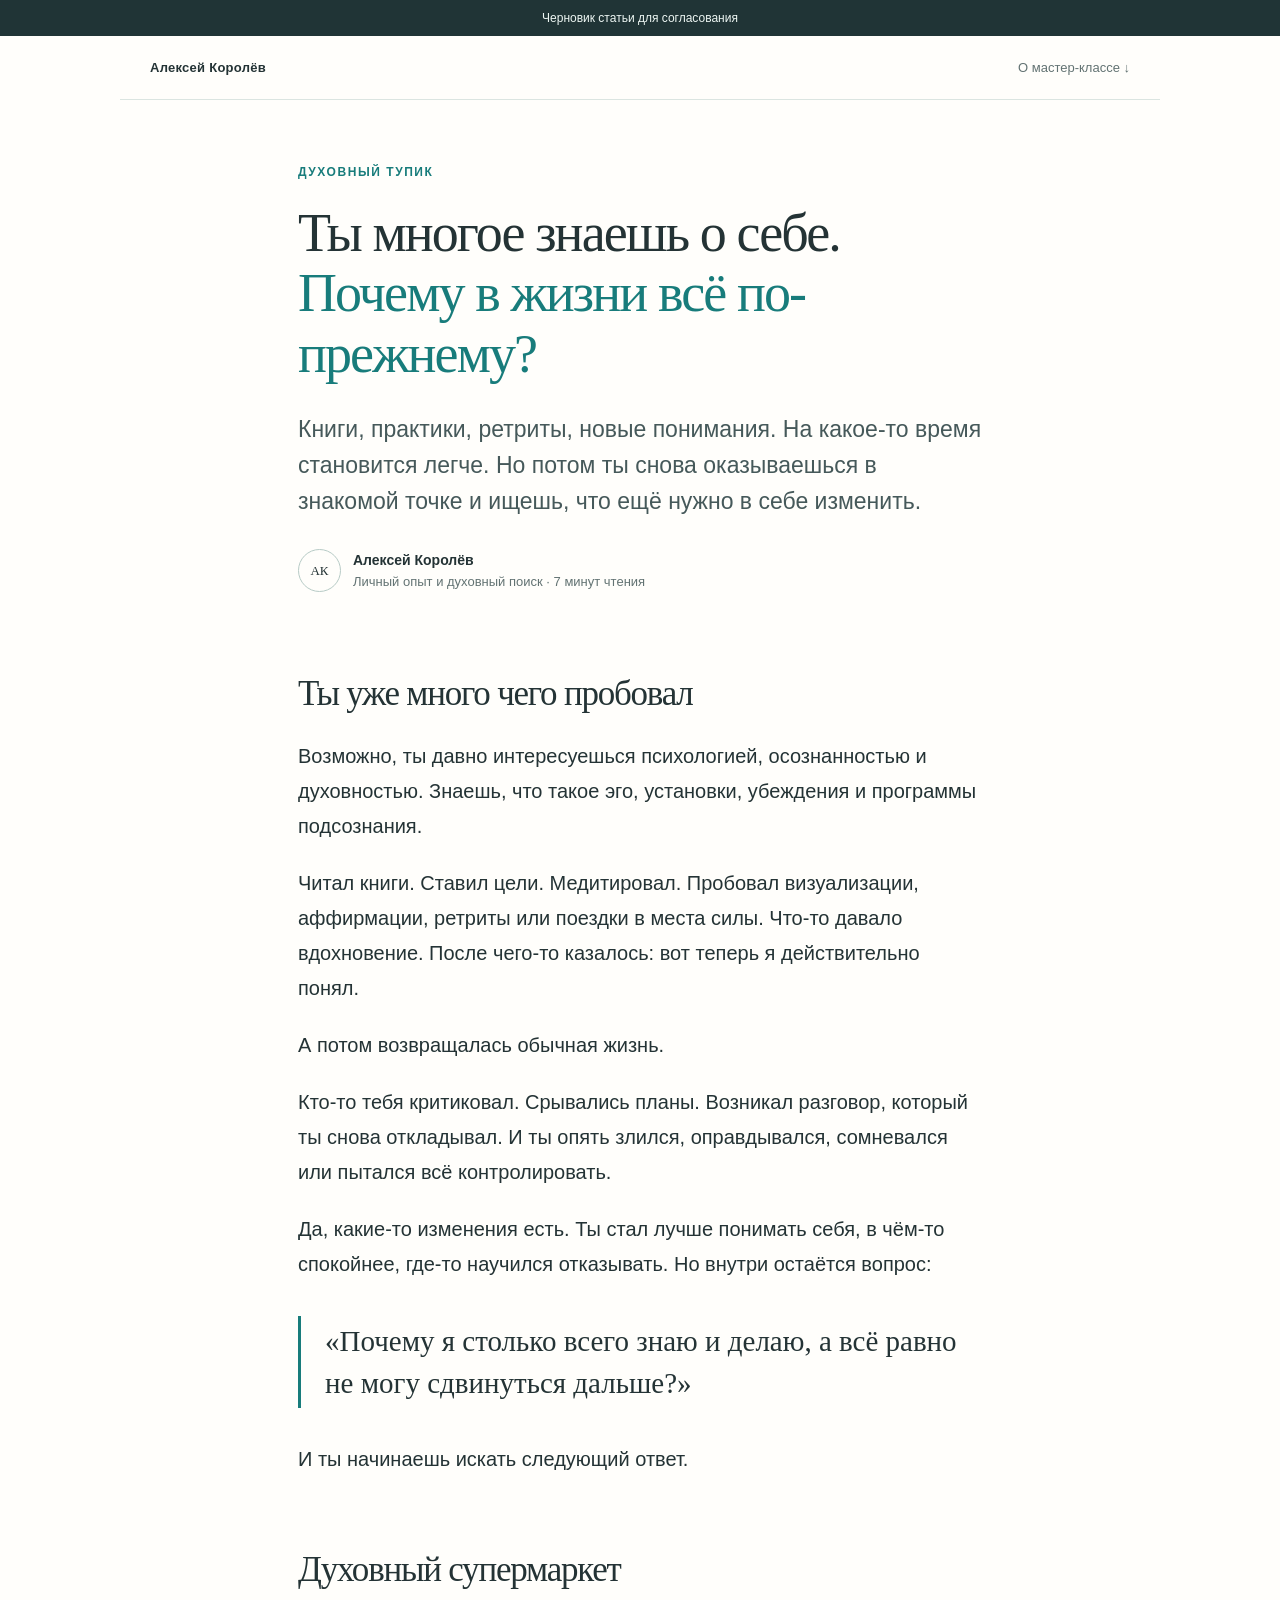
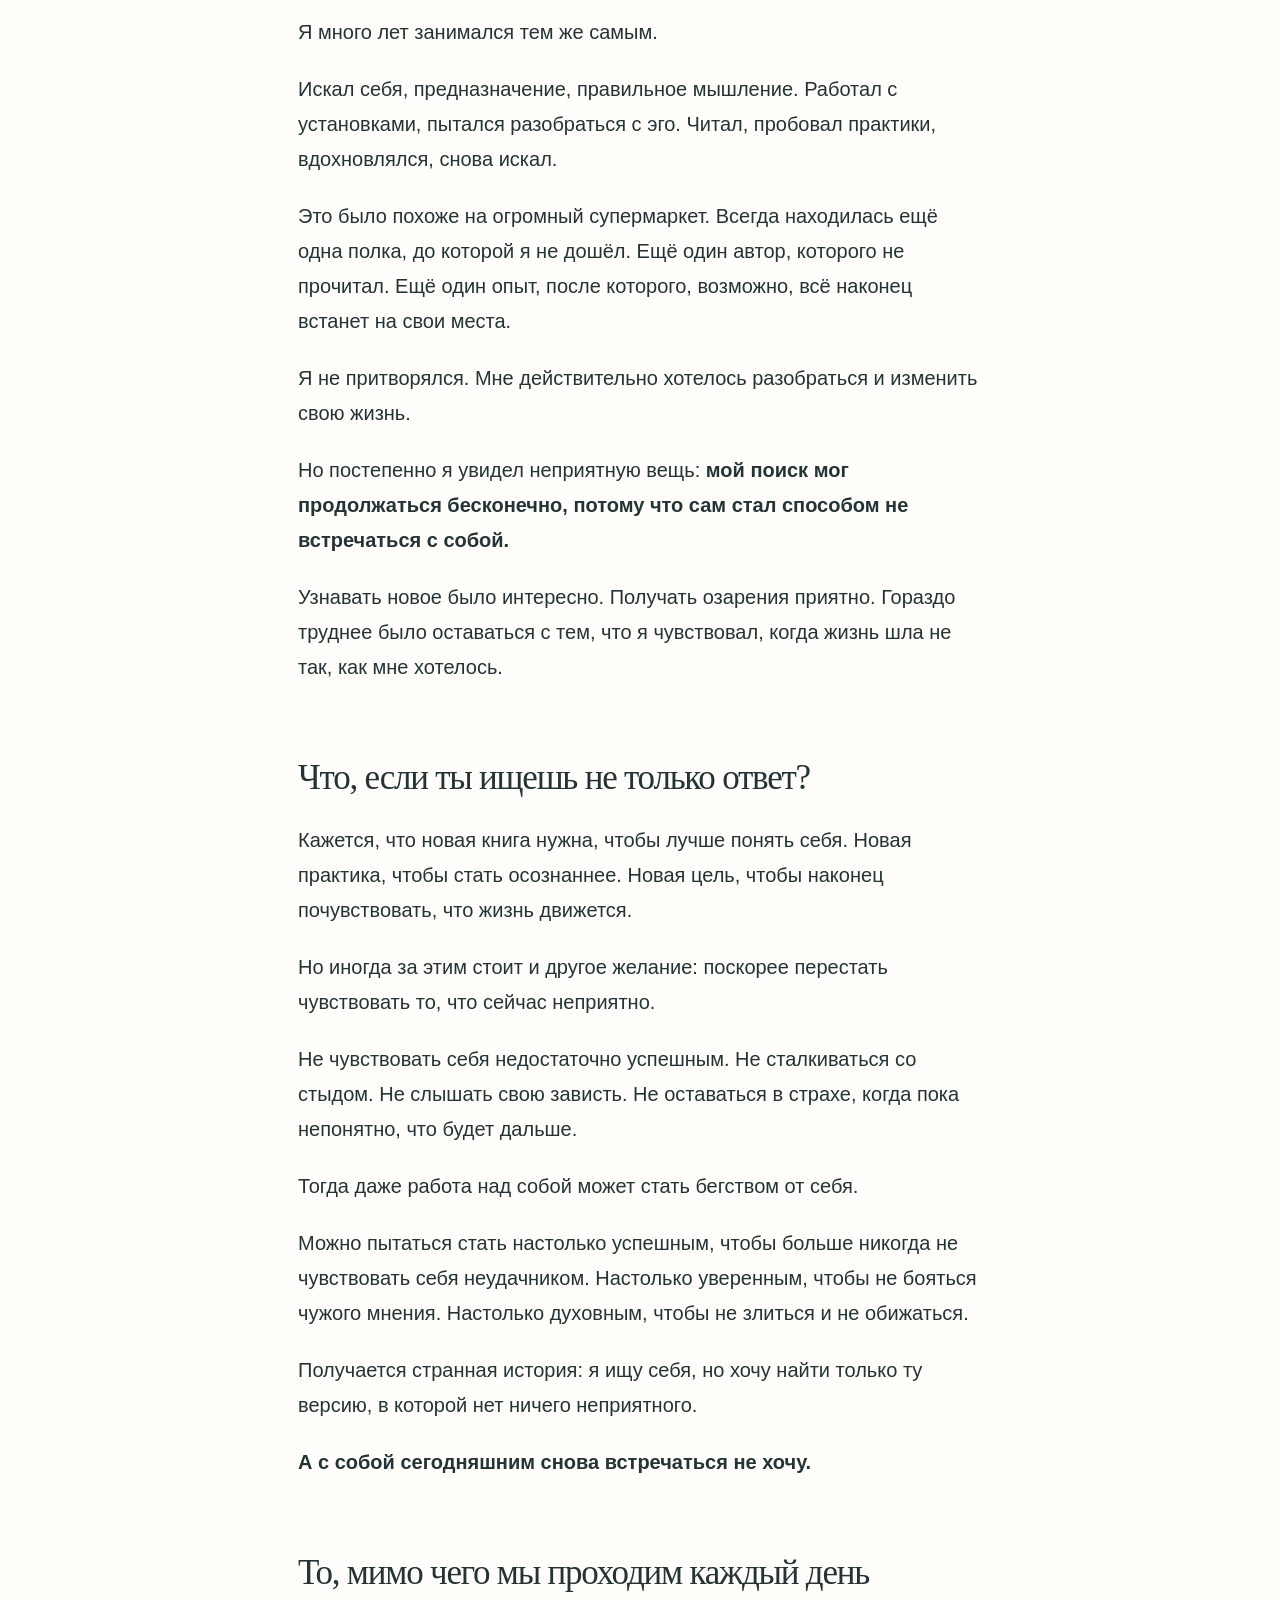
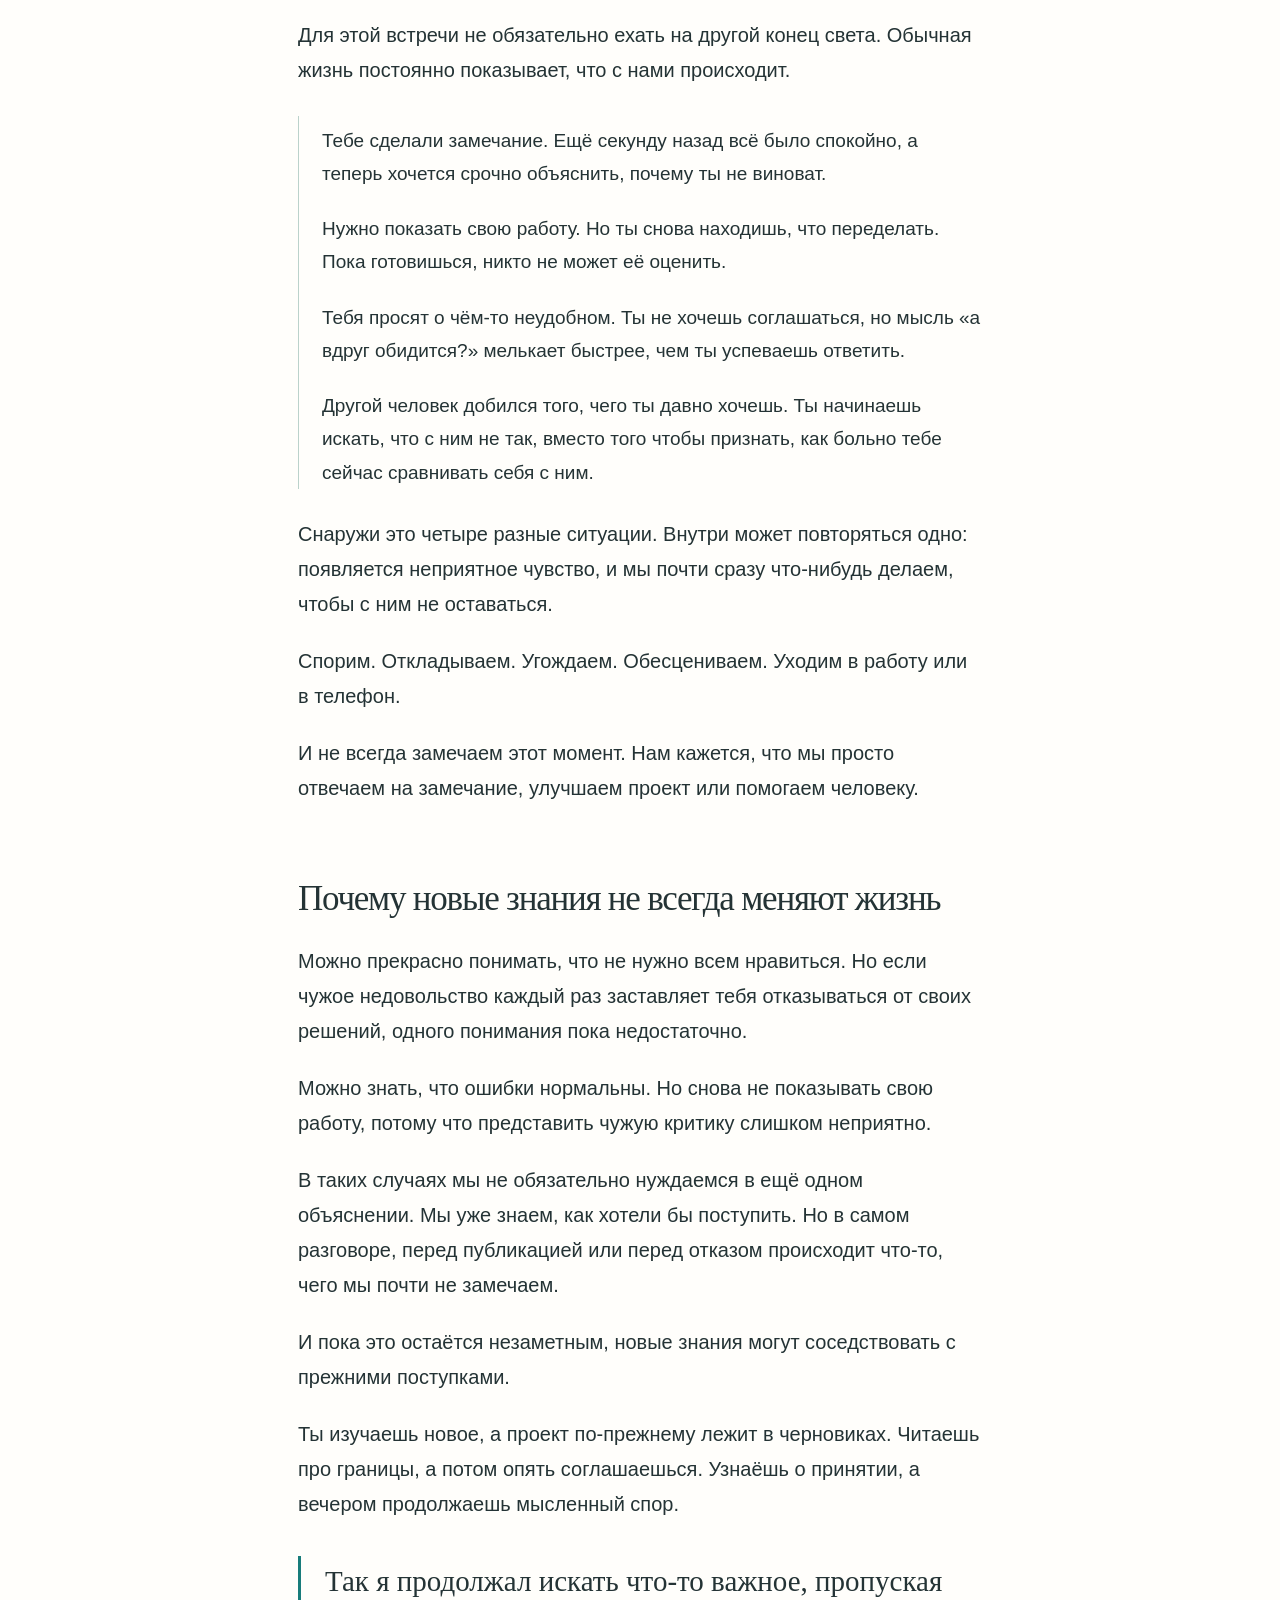
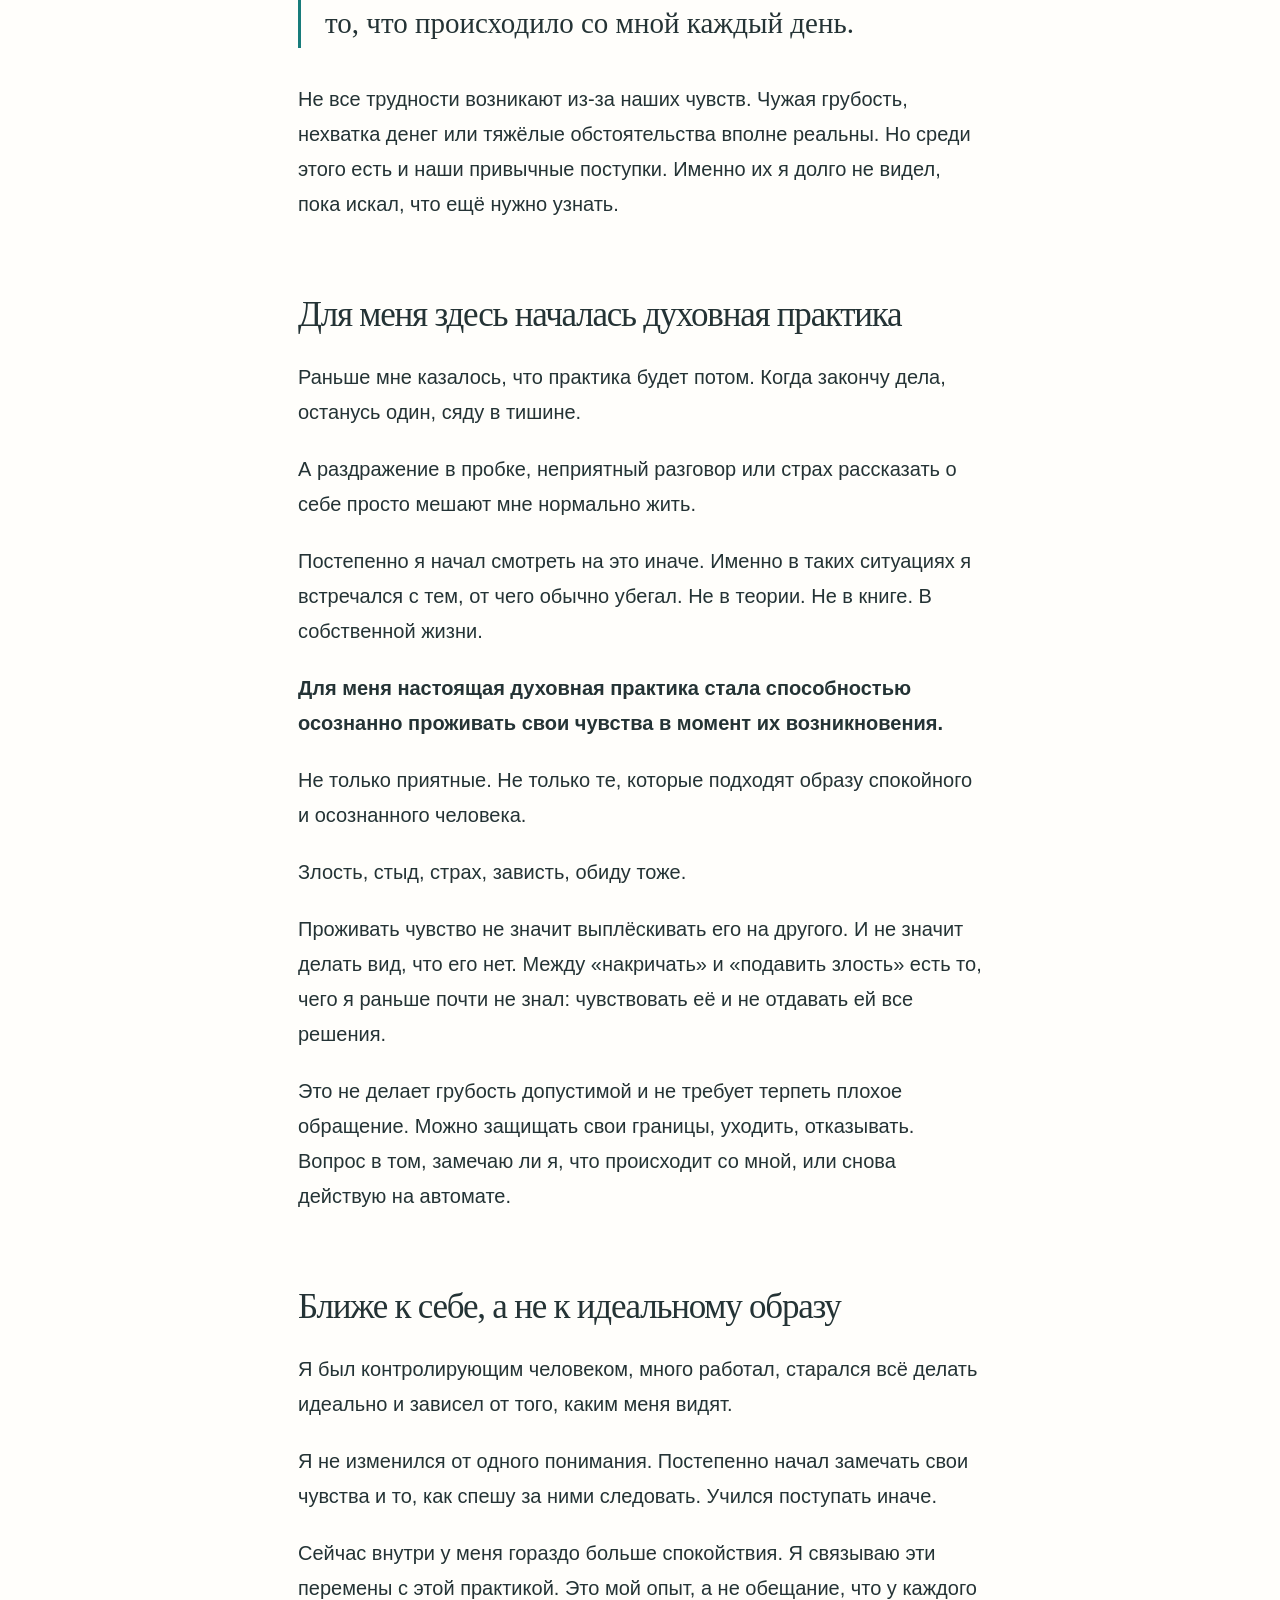
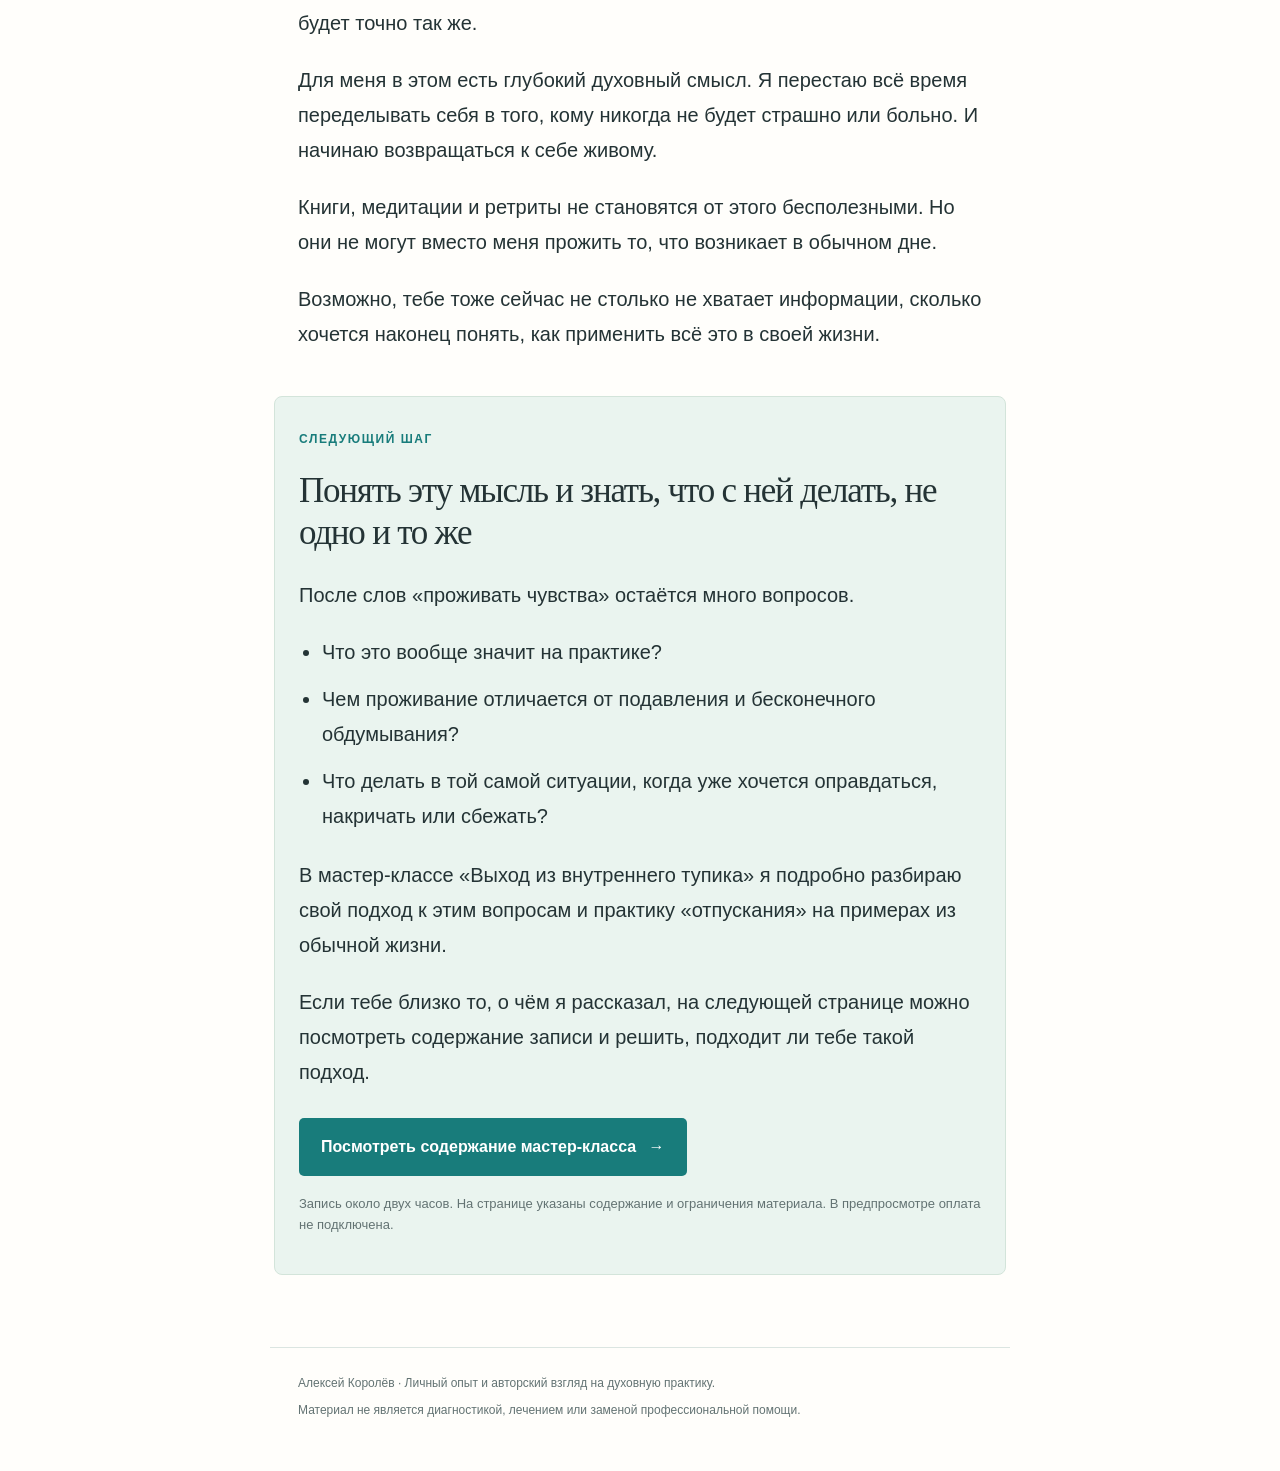
==== preview/duhovny-tupik/index.html @ 28e46799 "Add standalone spiritual deadlock article preview; leave test and offer untouched" ====
<!doctype html>
<html lang="ru"><head><meta charset="utf-8"><meta name="viewport" content="width=device-width,initial-scale=1"><meta name="robots" content="noindex,nofollow"><meta name="referrer" content="strict-origin-when-cross-origin"><title>Духовный тупик: почему ты многое знаешь, а жизнь не меняется</title><meta name="description" content="О духовном поиске, привычных поступках и чувствах, которые мы не замечаем в обычной жизни. Личный опыт Алексея Королёва."><style>
:root{--ink:#243335;--muted:#637373;--accent:#187c7b;--paper:#fffefb;--line:#dbe5e1}*{box-sizing:border-box}html{scroll-behavior:smooth}body{margin:0;background:var(--paper);color:var(--ink);font-family:Arial,Helvetica,sans-serif;-webkit-font-smoothing:antialiased}.review{background:#203436;color:#edf6f3;padding:9px 18px;text-align:center;font-size:12px;line-height:1.5}.masthead{max-width:1040px;margin:auto;padding:24px 30px;border-bottom:1px solid var(--line);display:flex;justify-content:space-between;gap:16px;font-size:13px}.masthead a{color:var(--muted);text-decoration:none}.brand{font-weight:700;letter-spacing:.02em}main{max-width:740px;margin:0 auto;padding:0 28px 72px}.article-header{padding:62px 0 30px}.eyebrow{color:var(--accent);font-size:12px!important;font-weight:700;letter-spacing:.13em;text-transform:uppercase;margin:0 0 20px!important}h1,h2{font-family:Georgia,'Times New Roman',serif;font-weight:400;letter-spacing:-.035em}h1{font-size:54px;line-height:1.12;margin:0 0 28px}h1 em{font-style:normal;color:var(--accent)}.lead{font-size:23px;line-height:1.55;color:#46595a;margin:0 0 30px}.byline{display:flex;align-items:center;gap:12px;font-size:13px;line-height:1.6}.byline strong{display:block;font-size:14px}.byline div>span{color:var(--muted)}.avatar{display:grid;place-items:center;border:1px solid #b7cbc6;width:43px;height:43px;border-radius:50%;font-family:Georgia,serif;flex-shrink:0}section{padding-top:26px}h2{font-size:35px;line-height:1.2;margin:24px 0}p,li{font-size:20px;line-height:1.75}p{margin:0 0 22px}strong{font-weight:700}blockquote{margin:34px 0;padding:4px 0 4px 24px;border-left:3px solid var(--accent)}blockquote p{font-family:Georgia,serif;font-size:29px;line-height:1.45;margin:0}.scenes{margin:28px 0;padding:8px 0 0 23px;border-left:1px solid #bbd2cb}.scenes p{font-size:19px}.next-step{margin:44px -24px 0;padding:32px 24px 16px;background:#eaf4ef;border:1px solid #d3e4da;border-radius:8px}.next-step h2{margin-top:0}.next-step ul{padding-left:23px;margin:0 0 24px}.next-step li{margin-bottom:12px}.button{display:inline-block;background:var(--accent);color:#fff;text-decoration:none;border-radius:5px;padding:17px 22px;font-size:16px;line-height:1.5;font-weight:700;margin:6px 0 18px}.button:hover{background:#126362}.button span{margin-left:8px}.cta-note{font-size:13px;line-height:1.6;color:var(--muted)}footer{max-width:740px;margin:0 auto;padding:26px 28px 42px;border-top:1px solid var(--line)}footer p{font-size:12px;line-height:1.65;color:var(--muted);margin:0 0 8px}a:focus-visible{outline:3px solid #d8a054;outline-offset:5px}.skip{position:absolute;left:16px;top:-80px;background:white;padding:12px}.skip:focus{top:12px}h2{scroll-margin-top:20px}@media(max-width:600px){.masthead{padding:19px 22px}.article-header{padding-top:40px}main{padding:0 22px 46px}h1{font-size:38px;line-height:1.16}.lead{font-size:21px}p,li{font-size:18px;line-height:1.75}h2{font-size:30px}.byline{font-size:12px}.scenes{padding-left:17px}.scenes p{font-size:18px}blockquote{padding-left:18px;margin:28px 0}blockquote p{font-size:25px}.next-step{margin:36px -8px 0;padding:26px 18px 12px}.button{width:100%;text-align:center;font-size:15px}footer{padding-left:22px;padding-right:22px}}@media(prefers-reduced-motion:reduce){html{scroll-behavior:auto}}
</style></head><body><a class="skip" href="#article">Перейти к статье</a><div class="review">Черновик статьи для согласования</div><header class="masthead"><span class="brand">Алексей Королёв</span><a href="#next">О мастер-классе ↓</a></header><main><article id="article">
<header class="article-header">
<p class="eyebrow">Духовный тупик</p>
<h1>Ты многое знаешь о себе.<br><em>Почему в жизни всё по-прежнему?</em></h1>
<p class="lead">Книги, практики, ретриты, новые понимания. На какое-то время становится легче. Но потом ты снова оказываешься в знакомой точке и ищешь, что ещё нужно в себе изменить.</p>
<div class="byline"><span class="avatar" aria-hidden="true">АК</span><div><strong>Алексей Королёв</strong><span>Личный опыт и духовный поиск · 7 минут чтения</span></div></div>
</header>
<section aria-labelledby="s1">
<h2 id="s1">Ты уже много чего пробовал</h2>
<p>Возможно, ты давно интересуешься психологией, осознанностью и духовностью. Знаешь, что такое эго, установки, убеждения и программы подсознания.</p>
<p>Читал книги. Ставил цели. Медитировал. Пробовал визуализации, аффирмации, ретриты или поездки в места силы. Что-то давало вдохновение. После чего-то казалось: вот теперь я действительно понял.</p>
<p>А потом возвращалась обычная жизнь.</p>
<p>Кто-то тебя критиковал. Срывались планы. Возникал разговор, который ты снова откладывал. И ты опять злился, оправдывался, сомневался или пытался всё контролировать.</p>
<p>Да, какие-то изменения есть. Ты стал лучше понимать себя, в чём-то спокойнее, где-то научился отказывать. Но внутри остаётся вопрос:</p>
<blockquote><p>«Почему я столько всего знаю и делаю, а всё равно не могу сдвинуться дальше?»</p></blockquote>
<p>И ты начинаешь искать следующий ответ.</p>
</section>
<section aria-labelledby="s2">
<h2 id="s2">Духовный супермаркет</h2>
<p>Я много лет занимался тем же самым.</p>
<p>Искал себя, предназначение, правильное мышление. Работал с установками, пытался разобраться с эго. Читал, пробовал практики, вдохновлялся, снова искал.</p>
<p>Это было похоже на огромный супермаркет. Всегда находилась ещё одна полка, до которой я не дошёл. Ещё один автор, которого не прочитал. Ещё один опыт, после которого, возможно, всё наконец встанет на свои места.</p>
<p>Я не притворялся. Мне действительно хотелось разобраться и изменить свою жизнь.</p>
<p>Но постепенно я увидел неприятную вещь: <strong>мой поиск мог продолжаться бесконечно, потому что сам стал способом не встречаться с собой.</strong></p>
<p>Узнавать новое было интересно. Получать озарения приятно. Гораздо труднее было оставаться с тем, что я чувствовал, когда жизнь шла не так, как мне хотелось.</p>
</section>
<section aria-labelledby="s3">
<h2 id="s3">Что, если ты ищешь не только ответ?</h2>
<p>Кажется, что новая книга нужна, чтобы лучше понять себя. Новая практика, чтобы стать осознаннее. Новая цель, чтобы наконец почувствовать, что жизнь движется.</p>
<p>Но иногда за этим стоит и другое желание: поскорее перестать чувствовать то, что сейчас неприятно.</p>
<p>Не чувствовать себя недостаточно успешным. Не сталкиваться со стыдом. Не слышать свою зависть. Не оставаться в страхе, когда пока непонятно, что будет дальше.</p>
<p>Тогда даже работа над собой может стать бегством от себя.</p>
<p>Можно пытаться стать настолько успешным, чтобы больше никогда не чувствовать себя неудачником. Настолько уверенным, чтобы не бояться чужого мнения. Настолько духовным, чтобы не злиться и не обижаться.</p>
<p>Получается странная история: я ищу себя, но хочу найти только ту версию, в которой нет ничего неприятного.</p>
<p><strong>А с собой сегодняшним снова встречаться не хочу.</strong></p>
</section>
<section aria-labelledby="s4">
<h2 id="s4">То, мимо чего мы проходим каждый день</h2>
<p>Для этой встречи не обязательно ехать на другой конец света. Обычная жизнь постоянно показывает, что с нами происходит.</p>
<div class="scenes">
<p>Тебе сделали замечание. Ещё секунду назад всё было спокойно, а теперь хочется срочно объяснить, почему ты не виноват.</p>
<p>Нужно показать свою работу. Но ты снова находишь, что переделать. Пока готовишься, никто не может её оценить.</p>
<p>Тебя просят о чём-то неудобном. Ты не хочешь соглашаться, но мысль «а вдруг обидится?» мелькает быстрее, чем ты успеваешь ответить.</p>
<p>Другой человек добился того, чего ты давно хочешь. Ты начинаешь искать, что с ним не так, вместо того чтобы признать, как больно тебе сейчас сравнивать себя с ним.</p>
</div>
<p>Снаружи это четыре разные ситуации. Внутри может повторяться одно: появляется неприятное чувство, и мы почти сразу что-нибудь делаем, чтобы с ним не оставаться.</p>
<p>Спорим. Откладываем. Угождаем. Обесцениваем. Уходим в работу или в телефон.</p>
<p>И не всегда замечаем этот момент. Нам кажется, что мы просто отвечаем на замечание, улучшаем проект или помогаем человеку.</p>
</section>
<section aria-labelledby="s5">
<h2 id="s5">Почему новые знания не всегда меняют жизнь</h2>
<p>Можно прекрасно понимать, что не нужно всем нравиться. Но если чужое недовольство каждый раз заставляет тебя отказываться от своих решений, одного понимания пока недостаточно.</p>
<p>Можно знать, что ошибки нормальны. Но снова не показывать свою работу, потому что представить чужую критику слишком неприятно.</p>
<p>В таких случаях мы не обязательно нуждаемся в ещё одном объяснении. Мы уже знаем, как хотели бы поступить. Но в самом разговоре, перед публикацией или перед отказом происходит что-то, чего мы почти не замечаем.</p>
<p>И пока это остаётся незаметным, новые знания могут соседствовать с прежними поступками.</p>
<p>Ты изучаешь новое, а проект по-прежнему лежит в черновиках. Читаешь про границы, а потом опять соглашаешься. Узнаёшь о принятии, а вечером продолжаешь мысленный спор.</p>
<blockquote><p>Так я продолжал искать что-то важное, пропуская то, что происходило со мной каждый день.</p></blockquote>
<p>Не все трудности возникают из-за наших чувств. Чужая грубость, нехватка денег или тяжёлые обстоятельства вполне реальны. Но среди этого есть и наши привычные поступки. Именно их я долго не видел, пока искал, что ещё нужно узнать.</p>
</section>
<section aria-labelledby="s6">
<h2 id="s6">Для меня здесь началась духовная практика</h2>
<p>Раньше мне казалось, что практика будет потом. Когда закончу дела, останусь один, сяду в тишине.</p>
<p>А раздражение в пробке, неприятный разговор или страх рассказать о себе просто мешают мне нормально жить.</p>
<p>Постепенно я начал смотреть на это иначе. Именно в таких ситуациях я встречался с тем, от чего обычно убегал. Не в теории. Не в книге. В собственной жизни.</p>
<p><strong>Для меня настоящая духовная практика стала способностью осознанно проживать свои чувства в момент их возникновения.</strong></p>
<p>Не только приятные. Не только те, которые подходят образу спокойного и осознанного человека.</p>
<p>Злость, стыд, страх, зависть, обиду тоже.</p>
<p>Проживать чувство не значит выплёскивать его на другого. И не значит делать вид, что его нет. Между «накричать» и «подавить злость» есть то, чего я раньше почти не знал: чувствовать её и не отдавать ей все решения.</p>
<p>Это не делает грубость допустимой и не требует терпеть плохое обращение. Можно защищать свои границы, уходить, отказывать. Вопрос в том, замечаю ли я, что происходит со мной, или снова действую на автомате.</p>
</section>
<section aria-labelledby="s7">
<h2 id="s7">Ближе к себе, а не к идеальному образу</h2>
<p>Я был контролирующим человеком, много работал, старался всё делать идеально и зависел от того, каким меня видят.</p>
<p>Я не изменился от одного понимания. Постепенно начал замечать свои чувства и то, как спешу за ними следовать. Учился поступать иначе.</p>
<p>Сейчас внутри у меня гораздо больше спокойствия. Я связываю эти перемены с этой практикой. Это мой опыт, а не обещание, что у каждого будет точно так же.</p>
<p>Для меня в этом есть глубокий духовный смысл. Я перестаю всё время переделывать себя в того, кому никогда не будет страшно или больно. И начинаю возвращаться к себе живому.</p>
<p>Книги, медитации и ретриты не становятся от этого бесполезными. Но они не могут вместо меня прожить то, что возникает в обычном дне.</p>
<p>Возможно, тебе тоже сейчас не столько не хватает информации, сколько хочется наконец понять, как применить всё это в своей жизни.</p>
</section>
<section class="next-step" aria-labelledby="next">
<p class="eyebrow">Следующий шаг</p>
<h2 id="next">Понять эту мысль и знать, что с ней делать, не одно и то же</h2>
<p>После слов «проживать чувства» остаётся много вопросов.</p>
<ul><li>Что это вообще значит на практике?</li><li>Чем проживание отличается от подавления и бесконечного обдумывания?</li><li>Что делать в той самой ситуации, когда уже хочется оправдаться, накричать или сбежать?</li></ul>
<p>В мастер-классе «Выход из внутреннего тупика» я подробно разбираю свой подход к этим вопросам и практику «отпускания» на примерах из обычной жизни.</p>
<p>Если тебе близко то, о чём я рассказал, на следующей странице можно посмотреть содержание записи и решить, подходит ли тебе такой подход.</p>
<a class="button" href="https://egotest.ru/preview/master-class/">Посмотреть содержание мастер-класса <span aria-hidden="true">→</span></a>
<p class="cta-note">Запись около двух часов. На странице указаны содержание и ограничения материала. В предпросмотре оплата не подключена.</p>
</section>
</article></main><footer><p>Алексей Королёв · Личный опыт и авторский взгляд на духовную практику.</p><p>Материал не является диагностикой, лечением или заменой профессиональной помощи.</p></footer></body></html>
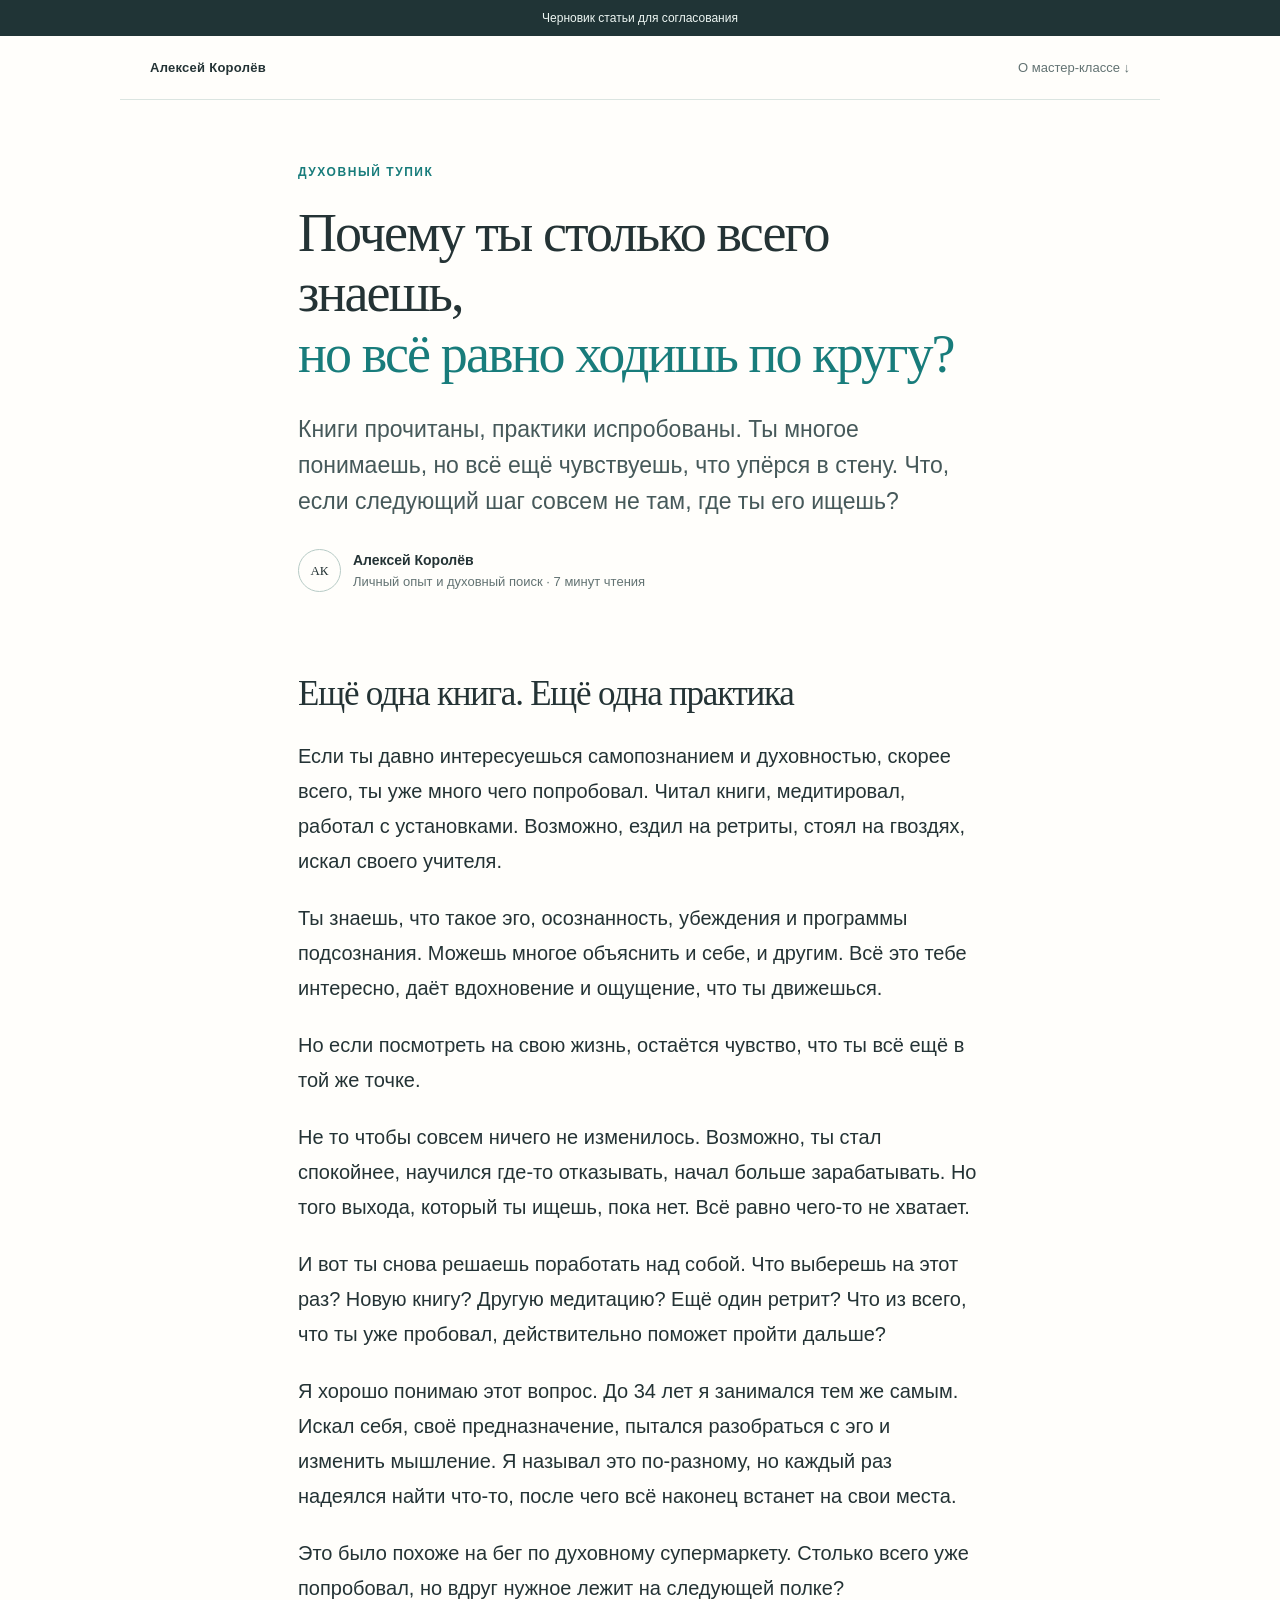
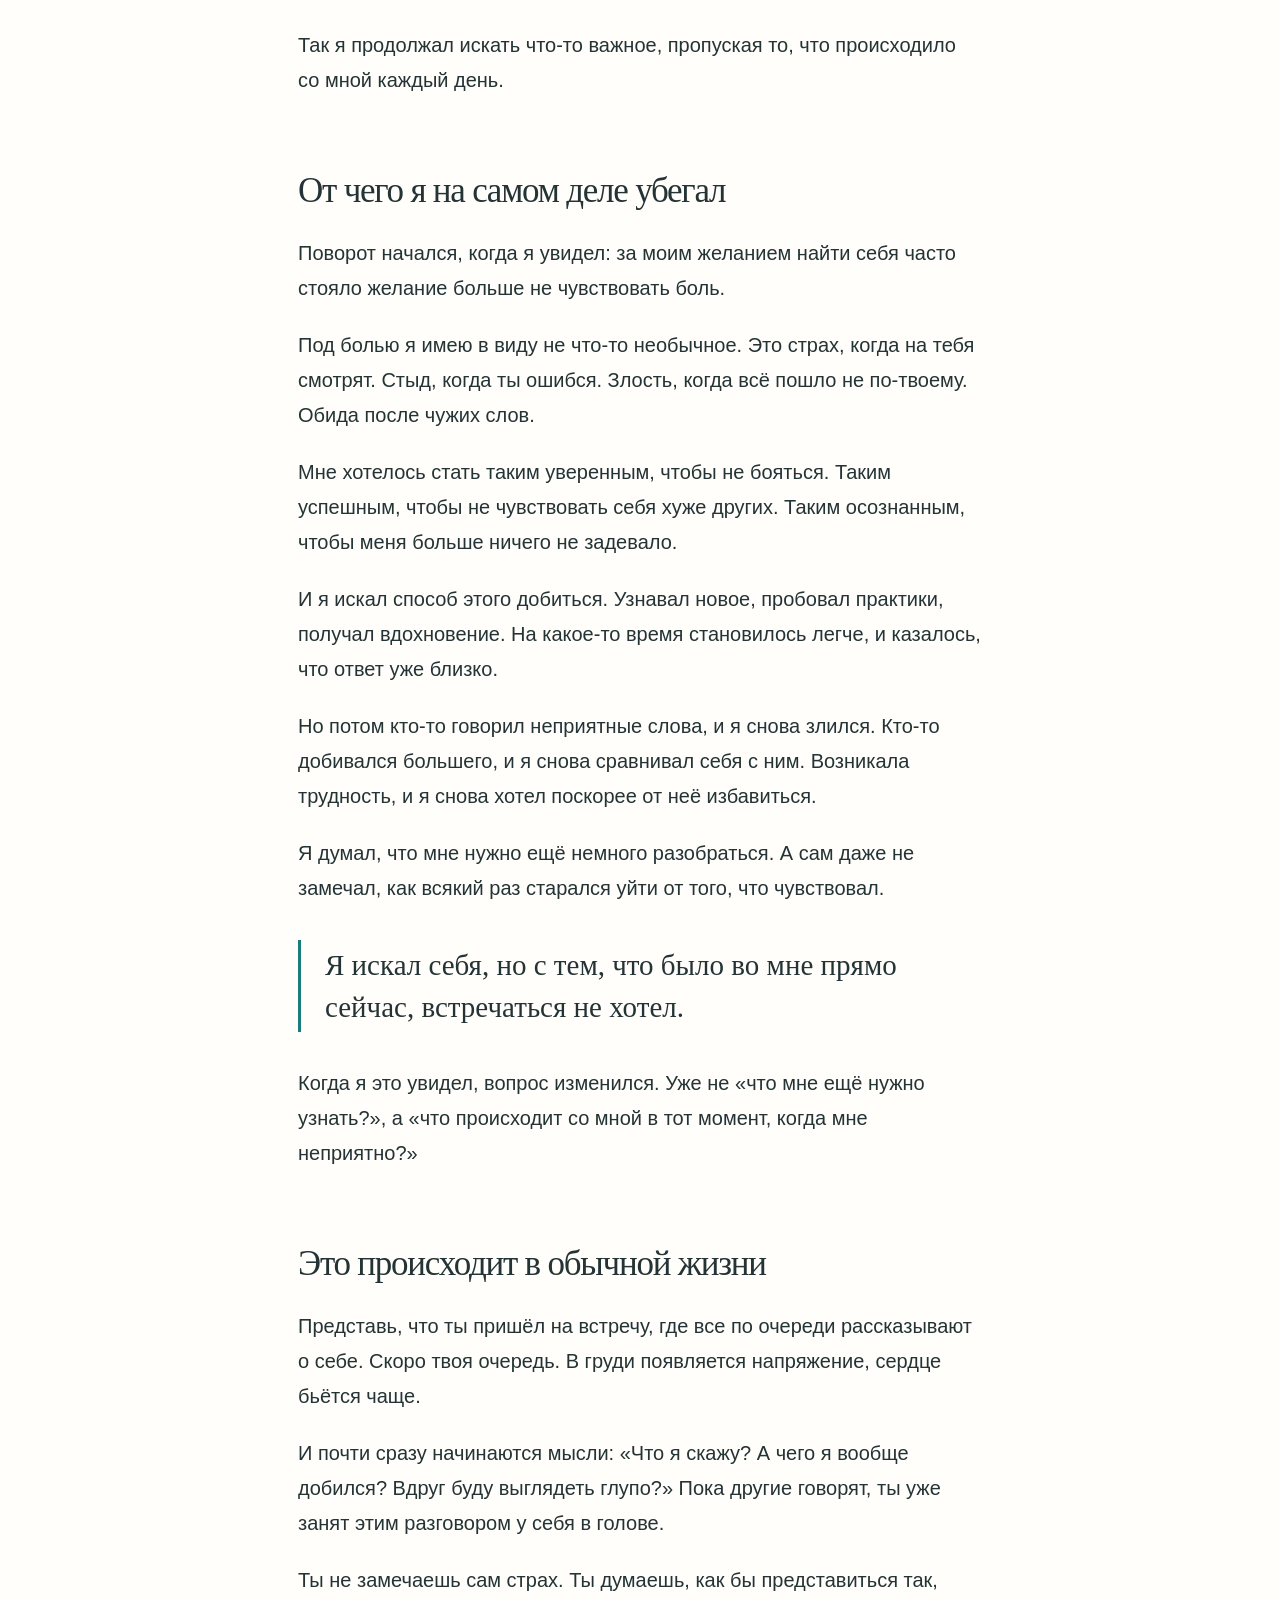
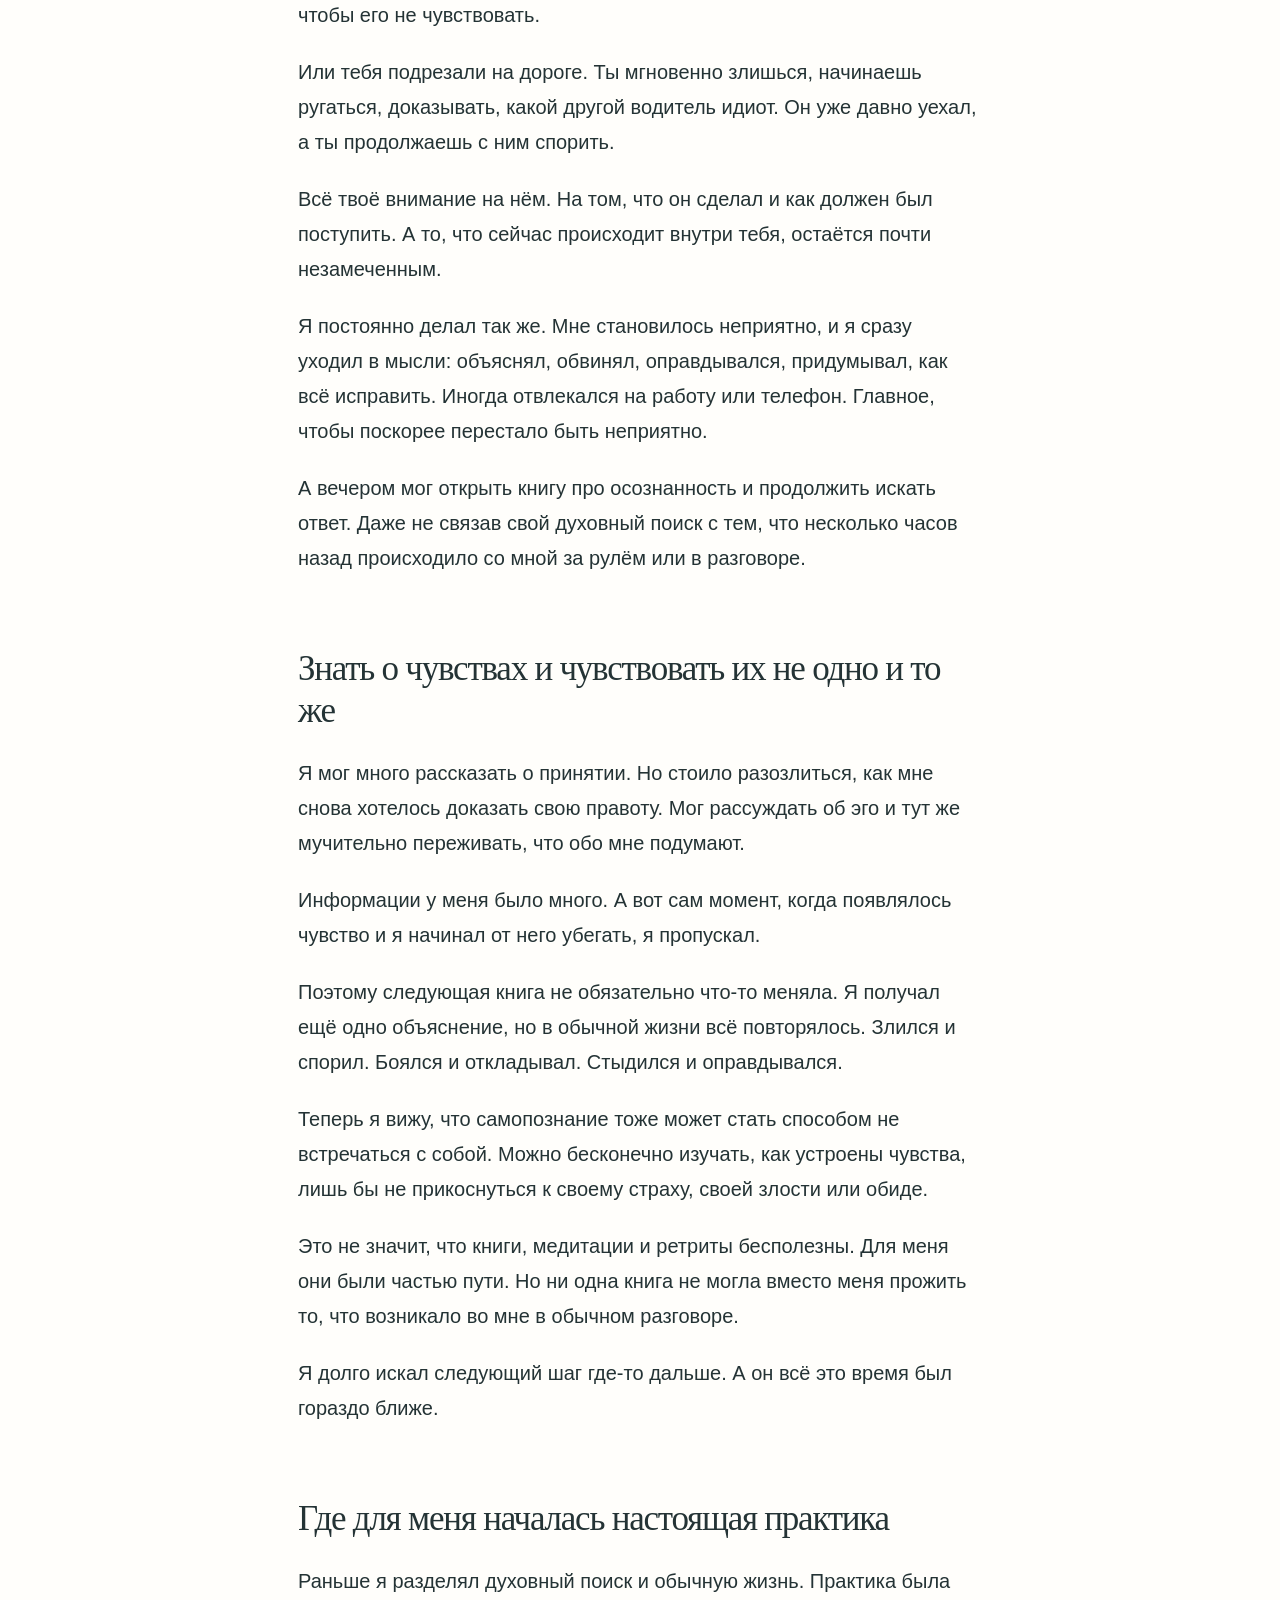
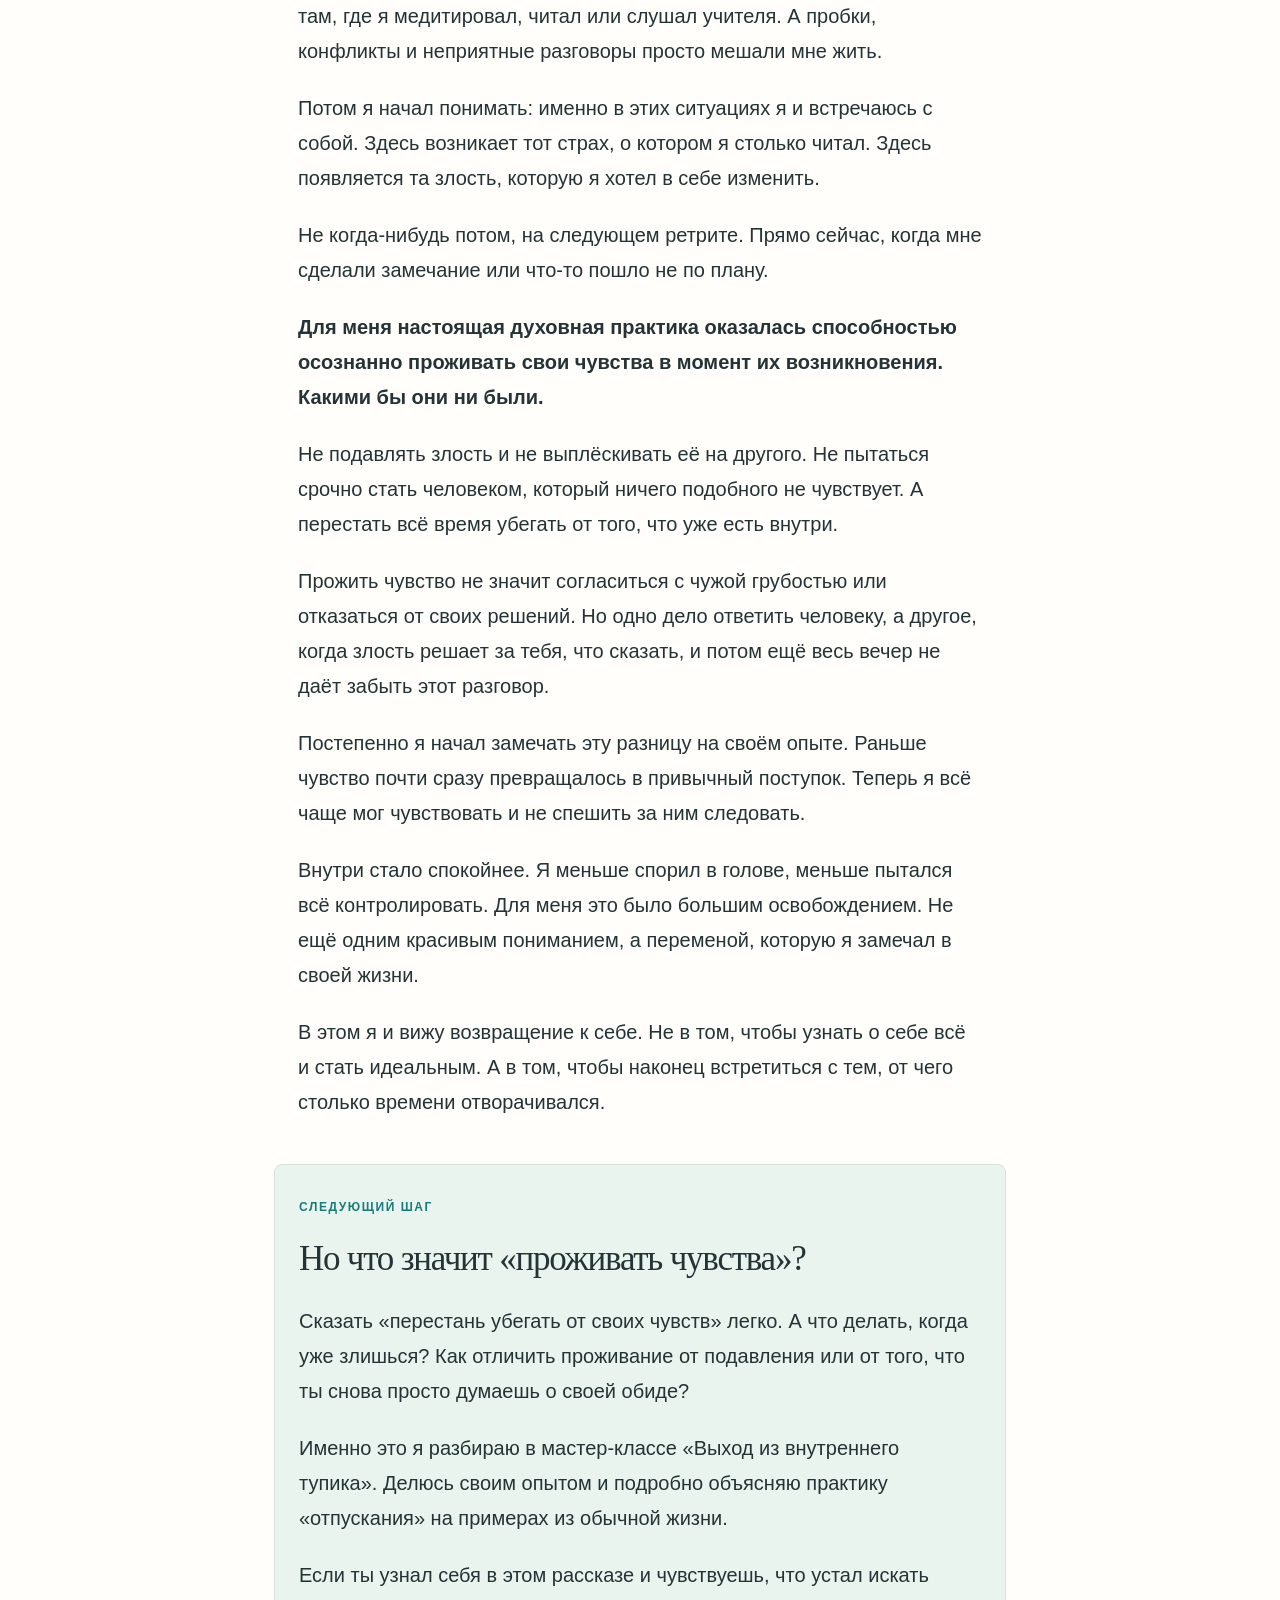
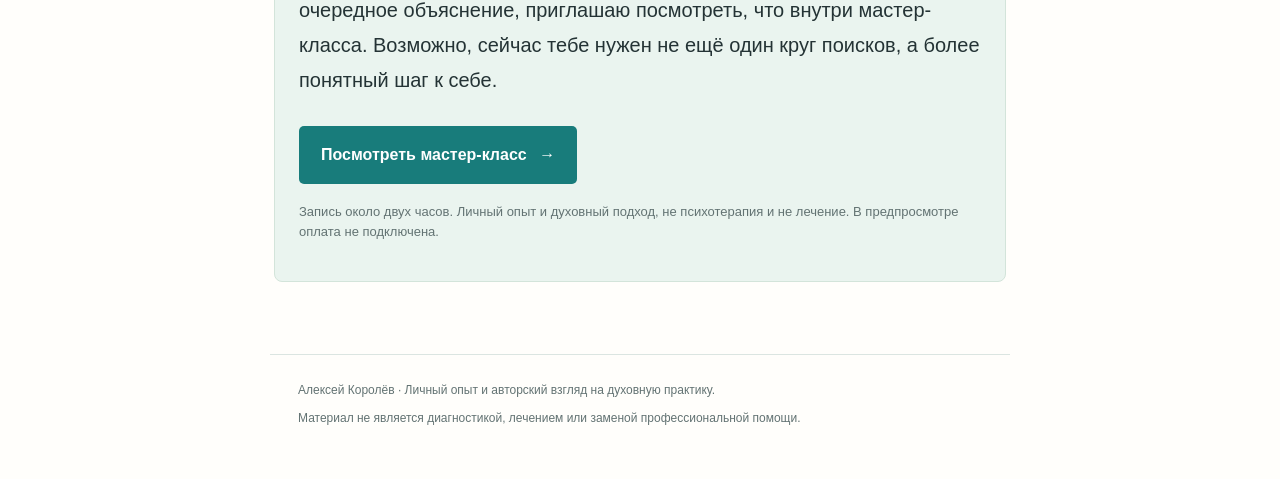
==== commit d72d7eef: "Rewrite article preview as a continuous personal narrative based on original transcript" ====
--- a/preview/duhovny-tupik/index.html
+++ b/preview/duhovny-tupik/index.html
@@ -1,93 +1,72 @@
 <!doctype html>
 <html lang="ru"><head><meta charset="utf-8"><meta name="viewport" content="width=device-width,initial-scale=1"><meta name="robots" content="noindex,nofollow"><meta name="referrer" content="strict-origin-when-cross-origin"><title>Духовный тупик: почему ты многое знаешь, а жизнь не меняется</title><meta name="description" content="О духовном поиске, привычных поступках и чувствах, которые мы не замечаем в обычной жизни. Личный опыт Алексея Королёва."><style>
 :root{--ink:#243335;--muted:#637373;--accent:#187c7b;--paper:#fffefb;--line:#dbe5e1}*{box-sizing:border-box}html{scroll-behavior:smooth}body{margin:0;background:var(--paper);color:var(--ink);font-family:Arial,Helvetica,sans-serif;-webkit-font-smoothing:antialiased}.review{background:#203436;color:#edf6f3;padding:9px 18px;text-align:center;font-size:12px;line-height:1.5}.masthead{max-width:1040px;margin:auto;padding:24px 30px;border-bottom:1px solid var(--line);display:flex;justify-content:space-between;gap:16px;font-size:13px}.masthead a{color:var(--muted);text-decoration:none}.brand{font-weight:700;letter-spacing:.02em}main{max-width:740px;margin:0 auto;padding:0 28px 72px}.article-header{padding:62px 0 30px}.eyebrow{color:var(--accent);font-size:12px!important;font-weight:700;letter-spacing:.13em;text-transform:uppercase;margin:0 0 20px!important}h1,h2{font-family:Georgia,'Times New Roman',serif;font-weight:400;letter-spacing:-.035em}h1{font-size:54px;line-height:1.12;margin:0 0 28px}h1 em{font-style:normal;color:var(--accent)}.lead{font-size:23px;line-height:1.55;color:#46595a;margin:0 0 30px}.byline{display:flex;align-items:center;gap:12px;font-size:13px;line-height:1.6}.byline strong{display:block;font-size:14px}.byline div>span{color:var(--muted)}.avatar{display:grid;place-items:center;border:1px solid #b7cbc6;width:43px;height:43px;border-radius:50%;font-family:Georgia,serif;flex-shrink:0}section{padding-top:26px}h2{font-size:35px;line-height:1.2;margin:24px 0}p,li{font-size:20px;line-height:1.75}p{margin:0 0 22px}strong{font-weight:700}blockquote{margin:34px 0;padding:4px 0 4px 24px;border-left:3px solid var(--accent)}blockquote p{font-family:Georgia,serif;font-size:29px;line-height:1.45;margin:0}.scenes{margin:28px 0;padding:8px 0 0 23px;border-left:1px solid #bbd2cb}.scenes p{font-size:19px}.next-step{margin:44px -24px 0;padding:32px 24px 16px;background:#eaf4ef;border:1px solid #d3e4da;border-radius:8px}.next-step h2{margin-top:0}.next-step ul{padding-left:23px;margin:0 0 24px}.next-step li{margin-bottom:12px}.button{display:inline-block;background:var(--accent);color:#fff;text-decoration:none;border-radius:5px;padding:17px 22px;font-size:16px;line-height:1.5;font-weight:700;margin:6px 0 18px}.button:hover{background:#126362}.button span{margin-left:8px}.cta-note{font-size:13px;line-height:1.6;color:var(--muted)}footer{max-width:740px;margin:0 auto;padding:26px 28px 42px;border-top:1px solid var(--line)}footer p{font-size:12px;line-height:1.65;color:var(--muted);margin:0 0 8px}a:focus-visible{outline:3px solid #d8a054;outline-offset:5px}.skip{position:absolute;left:16px;top:-80px;background:white;padding:12px}.skip:focus{top:12px}h2{scroll-margin-top:20px}@media(max-width:600px){.masthead{padding:19px 22px}.article-header{padding-top:40px}main{padding:0 22px 46px}h1{font-size:38px;line-height:1.16}.lead{font-size:21px}p,li{font-size:18px;line-height:1.75}h2{font-size:30px}.byline{font-size:12px}.scenes{padding-left:17px}.scenes p{font-size:18px}blockquote{padding-left:18px;margin:28px 0}blockquote p{font-size:25px}.next-step{margin:36px -8px 0;padding:26px 18px 12px}.button{width:100%;text-align:center;font-size:15px}footer{padding-left:22px;padding-right:22px}}@media(prefers-reduced-motion:reduce){html{scroll-behavior:auto}}
-</style></head><body><a class="skip" href="#article">Перейти к статье</a><div class="review">Черновик статьи для согласования</div><header class="masthead"><span class="brand">Алексей Королёв</span><a href="#next">О мастер-классе ↓</a></header><main><article id="article">
-<header class="article-header">
+</style></head><body><a class="skip" href="#article">Перейти к статье</a><div class="review">Черновик статьи для согласования</div><header class="masthead"><span class="brand">Алексей Королёв</span><a href="#next">О мастер-классе ↓</a></header><main><article id="article"><header class="article-header">
 <p class="eyebrow">Духовный тупик</p>
-<h1>Ты многое знаешь о себе.<br><em>Почему в жизни всё по-прежнему?</em></h1>
-<p class="lead">Книги, практики, ретриты, новые понимания. На какое-то время становится легче. Но потом ты снова оказываешься в знакомой точке и ищешь, что ещё нужно в себе изменить.</p>
+<h1>Почему ты столько всего знаешь,<br><em>но всё равно ходишь по кругу?</em></h1>
+<p class="lead">Книги прочитаны, практики испробованы. Ты многое понимаешь, но всё ещё чувствуешь, что упёрся в стену. Что, если следующий шаг совсем не там, где ты его ищешь?</p>
 <div class="byline"><span class="avatar" aria-hidden="true">АК</span><div><strong>Алексей Королёв</strong><span>Личный опыт и духовный поиск · 7 минут чтения</span></div></div>
 </header>
 <section aria-labelledby="s1">
-<h2 id="s1">Ты уже много чего пробовал</h2>
-<p>Возможно, ты давно интересуешься психологией, осознанностью и духовностью. Знаешь, что такое эго, установки, убеждения и программы подсознания.</p>
-<p>Читал книги. Ставил цели. Медитировал. Пробовал визуализации, аффирмации, ретриты или поездки в места силы. Что-то давало вдохновение. После чего-то казалось: вот теперь я действительно понял.</p>
-<p>А потом возвращалась обычная жизнь.</p>
-<p>Кто-то тебя критиковал. Срывались планы. Возникал разговор, который ты снова откладывал. И ты опять злился, оправдывался, сомневался или пытался всё контролировать.</p>
-<p>Да, какие-то изменения есть. Ты стал лучше понимать себя, в чём-то спокойнее, где-то научился отказывать. Но внутри остаётся вопрос:</p>
-<blockquote><p>«Почему я столько всего знаю и делаю, а всё равно не могу сдвинуться дальше?»</p></blockquote>
-<p>И ты начинаешь искать следующий ответ.</p>
+<h2 id="s1">Ещё одна книга. Ещё одна практика</h2>
+<p>Если ты давно интересуешься самопознанием и духовностью, скорее всего, ты уже много чего попробовал. Читал книги, медитировал, работал с установками. Возможно, ездил на ретриты, стоял на гвоздях, искал своего учителя.</p>
+<p>Ты знаешь, что такое эго, осознанность, убеждения и программы подсознания. Можешь многое объяснить и себе, и другим. Всё это тебе интересно, даёт вдохновение и ощущение, что ты движешься.</p>
+<p>Но если посмотреть на свою жизнь, остаётся чувство, что ты всё ещё в той же точке.</p>
+<p>Не то чтобы совсем ничего не изменилось. Возможно, ты стал спокойнее, научился где-то отказывать, начал больше зарабатывать. Но того выхода, который ты ищешь, пока нет. Всё равно чего-то не хватает.</p>
+<p>И вот ты снова решаешь поработать над собой. Что выберешь на этот раз? Новую книгу? Другую медитацию? Ещё один ретрит? Что из всего, что ты уже пробовал, действительно поможет пройти дальше?</p>
+<p>Я хорошо понимаю этот вопрос. До 34 лет я занимался тем же самым. Искал себя, своё предназначение, пытался разобраться с эго и изменить мышление. Я называл это по-разному, но каждый раз надеялся найти что-то, после чего всё наконец встанет на свои места.</p>
+<p>Это было похоже на бег по духовному супермаркету. Столько всего уже попробовал, но вдруг нужное лежит на следующей полке?</p>
+<p>Так я продолжал искать что-то важное, пропуская то, что происходило со мной каждый день.</p>
 </section>
 <section aria-labelledby="s2">
-<h2 id="s2">Духовный супермаркет</h2>
-<p>Я много лет занимался тем же самым.</p>
-<p>Искал себя, предназначение, правильное мышление. Работал с установками, пытался разобраться с эго. Читал, пробовал практики, вдохновлялся, снова искал.</p>
-<p>Это было похоже на огромный супермаркет. Всегда находилась ещё одна полка, до которой я не дошёл. Ещё один автор, которого не прочитал. Ещё один опыт, после которого, возможно, всё наконец встанет на свои места.</p>
-<p>Я не притворялся. Мне действительно хотелось разобраться и изменить свою жизнь.</p>
-<p>Но постепенно я увидел неприятную вещь: <strong>мой поиск мог продолжаться бесконечно, потому что сам стал способом не встречаться с собой.</strong></p>
-<p>Узнавать новое было интересно. Получать озарения приятно. Гораздо труднее было оставаться с тем, что я чувствовал, когда жизнь шла не так, как мне хотелось.</p>
+<h2 id="s2">От чего я на самом деле убегал</h2>
+<p>Поворот начался, когда я увидел: за моим желанием найти себя часто стояло желание больше не чувствовать боль.</p>
+<p>Под болью я имею в виду не что-то необычное. Это страх, когда на тебя смотрят. Стыд, когда ты ошибся. Злость, когда всё пошло не по-твоему. Обида после чужих слов.</p>
+<p>Мне хотелось стать таким уверенным, чтобы не бояться. Таким успешным, чтобы не чувствовать себя хуже других. Таким осознанным, чтобы меня больше ничего не задевало.</p>
+<p>И я искал способ этого добиться. Узнавал новое, пробовал практики, получал вдохновение. На какое-то время становилось легче, и казалось, что ответ уже близко.</p>
+<p>Но потом кто-то говорил неприятные слова, и я снова злился. Кто-то добивался большего, и я снова сравнивал себя с ним. Возникала трудность, и я снова хотел поскорее от неё избавиться.</p>
+<p>Я думал, что мне нужно ещё немного разобраться. А сам даже не замечал, как всякий раз старался уйти от того, что чувствовал.</p>
+<blockquote><p>Я искал себя, но с тем, что было во мне прямо сейчас, встречаться не хотел.</p></blockquote>
+<p>Когда я это увидел, вопрос изменился. Уже не «что мне ещё нужно узнать?», а «что происходит со мной в тот момент, когда мне неприятно?»</p>
 </section>
 <section aria-labelledby="s3">
-<h2 id="s3">Что, если ты ищешь не только ответ?</h2>
-<p>Кажется, что новая книга нужна, чтобы лучше понять себя. Новая практика, чтобы стать осознаннее. Новая цель, чтобы наконец почувствовать, что жизнь движется.</p>
-<p>Но иногда за этим стоит и другое желание: поскорее перестать чувствовать то, что сейчас неприятно.</p>
-<p>Не чувствовать себя недостаточно успешным. Не сталкиваться со стыдом. Не слышать свою зависть. Не оставаться в страхе, когда пока непонятно, что будет дальше.</p>
-<p>Тогда даже работа над собой может стать бегством от себя.</p>
-<p>Можно пытаться стать настолько успешным, чтобы больше никогда не чувствовать себя неудачником. Настолько уверенным, чтобы не бояться чужого мнения. Настолько духовным, чтобы не злиться и не обижаться.</p>
-<p>Получается странная история: я ищу себя, но хочу найти только ту версию, в которой нет ничего неприятного.</p>
-<p><strong>А с собой сегодняшним снова встречаться не хочу.</strong></p>
+<h2 id="s3">Это происходит в обычной жизни</h2>
+<p>Представь, что ты пришёл на встречу, где все по очереди рассказывают о себе. Скоро твоя очередь. В груди появляется напряжение, сердце бьётся чаще.</p>
+<p>И почти сразу начинаются мысли: «Что я скажу? А чего я вообще добился? Вдруг буду выглядеть глупо?» Пока другие говорят, ты уже занят этим разговором у себя в голове.</p>
+<p>Ты не замечаешь сам страх. Ты думаешь, как бы представиться так, чтобы его не чувствовать.</p>
+<p>Или тебя подрезали на дороге. Ты мгновенно злишься, начинаешь ругаться, доказывать, какой другой водитель идиот. Он уже давно уехал, а ты продолжаешь с ним спорить.</p>
+<p>Всё твоё внимание на нём. На том, что он сделал и как должен был поступить. А то, что сейчас происходит внутри тебя, остаётся почти незамеченным.</p>
+<p>Я постоянно делал так же. Мне становилось неприятно, и я сразу уходил в мысли: объяснял, обвинял, оправдывался, придумывал, как всё исправить. Иногда отвлекался на работу или телефон. Главное, чтобы поскорее перестало быть неприятно.</p>
+<p>А вечером мог открыть книгу про осознанность и продолжить искать ответ. Даже не связав свой духовный поиск с тем, что несколько часов назад происходило со мной за рулём или в разговоре.</p>
 </section>
 <section aria-labelledby="s4">
-<h2 id="s4">То, мимо чего мы проходим каждый день</h2>
-<p>Для этой встречи не обязательно ехать на другой конец света. Обычная жизнь постоянно показывает, что с нами происходит.</p>
-<div class="scenes">
-<p>Тебе сделали замечание. Ещё секунду назад всё было спокойно, а теперь хочется срочно объяснить, почему ты не виноват.</p>
-<p>Нужно показать свою работу. Но ты снова находишь, что переделать. Пока готовишься, никто не может её оценить.</p>
-<p>Тебя просят о чём-то неудобном. Ты не хочешь соглашаться, но мысль «а вдруг обидится?» мелькает быстрее, чем ты успеваешь ответить.</p>
-<p>Другой человек добился того, чего ты давно хочешь. Ты начинаешь искать, что с ним не так, вместо того чтобы признать, как больно тебе сейчас сравнивать себя с ним.</p>
-</div>
-<p>Снаружи это четыре разные ситуации. Внутри может повторяться одно: появляется неприятное чувство, и мы почти сразу что-нибудь делаем, чтобы с ним не оставаться.</p>
-<p>Спорим. Откладываем. Угождаем. Обесцениваем. Уходим в работу или в телефон.</p>
-<p>И не всегда замечаем этот момент. Нам кажется, что мы просто отвечаем на замечание, улучшаем проект или помогаем человеку.</p>
+<h2 id="s4">Знать о чувствах и чувствовать их не одно и то же</h2>
+<p>Я мог много рассказать о принятии. Но стоило разозлиться, как мне снова хотелось доказать свою правоту. Мог рассуждать об эго и тут же мучительно переживать, что обо мне подумают.</p>
+<p>Информации у меня было много. А вот сам момент, когда появлялось чувство и я начинал от него убегать, я пропускал.</p>
+<p>Поэтому следующая книга не обязательно что-то меняла. Я получал ещё одно объяснение, но в обычной жизни всё повторялось. Злился и спорил. Боялся и откладывал. Стыдился и оправдывался.</p>
+<p>Теперь я вижу, что самопознание тоже может стать способом не встречаться с собой. Можно бесконечно изучать, как устроены чувства, лишь бы не прикоснуться к своему страху, своей злости или обиде.</p>
+<p>Это не значит, что книги, медитации и ретриты бесполезны. Для меня они были частью пути. Но ни одна книга не могла вместо меня прожить то, что возникало во мне в обычном разговоре.</p>
+<p>Я долго искал следующий шаг где-то дальше. А он всё это время был гораздо ближе.</p>
 </section>
 <section aria-labelledby="s5">
-<h2 id="s5">Почему новые знания не всегда меняют жизнь</h2>
-<p>Можно прекрасно понимать, что не нужно всем нравиться. Но если чужое недовольство каждый раз заставляет тебя отказываться от своих решений, одного понимания пока недостаточно.</p>
-<p>Можно знать, что ошибки нормальны. Но снова не показывать свою работу, потому что представить чужую критику слишком неприятно.</p>
-<p>В таких случаях мы не обязательно нуждаемся в ещё одном объяснении. Мы уже знаем, как хотели бы поступить. Но в самом разговоре, перед публикацией или перед отказом происходит что-то, чего мы почти не замечаем.</p>
-<p>И пока это остаётся незаметным, новые знания могут соседствовать с прежними поступками.</p>
-<p>Ты изучаешь новое, а проект по-прежнему лежит в черновиках. Читаешь про границы, а потом опять соглашаешься. Узнаёшь о принятии, а вечером продолжаешь мысленный спор.</p>
-<blockquote><p>Так я продолжал искать что-то важное, пропуская то, что происходило со мной каждый день.</p></blockquote>
-<p>Не все трудности возникают из-за наших чувств. Чужая грубость, нехватка денег или тяжёлые обстоятельства вполне реальны. Но среди этого есть и наши привычные поступки. Именно их я долго не видел, пока искал, что ещё нужно узнать.</p>
-</section>
-<section aria-labelledby="s6">
-<h2 id="s6">Для меня здесь началась духовная практика</h2>
-<p>Раньше мне казалось, что практика будет потом. Когда закончу дела, останусь один, сяду в тишине.</p>
-<p>А раздражение в пробке, неприятный разговор или страх рассказать о себе просто мешают мне нормально жить.</p>
-<p>Постепенно я начал смотреть на это иначе. Именно в таких ситуациях я встречался с тем, от чего обычно убегал. Не в теории. Не в книге. В собственной жизни.</p>
-<p><strong>Для меня настоящая духовная практика стала способностью осознанно проживать свои чувства в момент их возникновения.</strong></p>
-<p>Не только приятные. Не только те, которые подходят образу спокойного и осознанного человека.</p>
-<p>Злость, стыд, страх, зависть, обиду тоже.</p>
-<p>Проживать чувство не значит выплёскивать его на другого. И не значит делать вид, что его нет. Между «накричать» и «подавить злость» есть то, чего я раньше почти не знал: чувствовать её и не отдавать ей все решения.</p>
-<p>Это не делает грубость допустимой и не требует терпеть плохое обращение. Можно защищать свои границы, уходить, отказывать. Вопрос в том, замечаю ли я, что происходит со мной, или снова действую на автомате.</p>
-</section>
-<section aria-labelledby="s7">
-<h2 id="s7">Ближе к себе, а не к идеальному образу</h2>
-<p>Я был контролирующим человеком, много работал, старался всё делать идеально и зависел от того, каким меня видят.</p>
-<p>Я не изменился от одного понимания. Постепенно начал замечать свои чувства и то, как спешу за ними следовать. Учился поступать иначе.</p>
-<p>Сейчас внутри у меня гораздо больше спокойствия. Я связываю эти перемены с этой практикой. Это мой опыт, а не обещание, что у каждого будет точно так же.</p>
-<p>Для меня в этом есть глубокий духовный смысл. Я перестаю всё время переделывать себя в того, кому никогда не будет страшно или больно. И начинаю возвращаться к себе живому.</p>
-<p>Книги, медитации и ретриты не становятся от этого бесполезными. Но они не могут вместо меня прожить то, что возникает в обычном дне.</p>
-<p>Возможно, тебе тоже сейчас не столько не хватает информации, сколько хочется наконец понять, как применить всё это в своей жизни.</p>
+<h2 id="s5">Где для меня началась настоящая практика</h2>
+<p>Раньше я разделял духовный поиск и обычную жизнь. Практика была там, где я медитировал, читал или слушал учителя. А пробки, конфликты и неприятные разговоры просто мешали мне жить.</p>
+<p>Потом я начал понимать: именно в этих ситуациях я и встречаюсь с собой. Здесь возникает тот страх, о котором я столько читал. Здесь появляется та злость, которую я хотел в себе изменить.</p>
+<p>Не когда-нибудь потом, на следующем ретрите. Прямо сейчас, когда мне сделали замечание или что-то пошло не по плану.</p>
+<p><strong>Для меня настоящая духовная практика оказалась способностью осознанно проживать свои чувства в момент их возникновения. Какими бы они ни были.</strong></p>
+<p>Не подавлять злость и не выплёскивать её на другого. Не пытаться срочно стать человеком, который ничего подобного не чувствует. А перестать всё время убегать от того, что уже есть внутри.</p>
+<p>Прожить чувство не значит согласиться с чужой грубостью или отказаться от своих решений. Но одно дело ответить человеку, а другое, когда злость решает за тебя, что сказать, и потом ещё весь вечер не даёт забыть этот разговор.</p>
+<p>Постепенно я начал замечать эту разницу на своём опыте. Раньше чувство почти сразу превращалось в привычный поступок. Теперь я всё чаще мог чувствовать и не спешить за ним следовать.</p>
+<p>Внутри стало спокойнее. Я меньше спорил в голове, меньше пытался всё контролировать. Для меня это было большим освобождением. Не ещё одним красивым пониманием, а переменой, которую я замечал в своей жизни.</p>
+<p>В этом я и вижу возвращение к себе. Не в том, чтобы узнать о себе всё и стать идеальным. А в том, чтобы наконец встретиться с тем, от чего столько времени отворачивался.</p>
 </section>
 <section class="next-step" aria-labelledby="next">
 <p class="eyebrow">Следующий шаг</p>
-<h2 id="next">Понять эту мысль и знать, что с ней делать, не одно и то же</h2>
-<p>После слов «проживать чувства» остаётся много вопросов.</p>
-<ul><li>Что это вообще значит на практике?</li><li>Чем проживание отличается от подавления и бесконечного обдумывания?</li><li>Что делать в той самой ситуации, когда уже хочется оправдаться, накричать или сбежать?</li></ul>
-<p>В мастер-классе «Выход из внутреннего тупика» я подробно разбираю свой подход к этим вопросам и практику «отпускания» на примерах из обычной жизни.</p>
-<p>Если тебе близко то, о чём я рассказал, на следующей странице можно посмотреть содержание записи и решить, подходит ли тебе такой подход.</p>
-<a class="button" href="https://egotest.ru/preview/master-class/">Посмотреть содержание мастер-класса <span aria-hidden="true">→</span></a>
-<p class="cta-note">Запись около двух часов. На странице указаны содержание и ограничения материала. В предпросмотре оплата не подключена.</p>
+<h2 id="next">Но что значит «проживать чувства»?</h2>
+<p>Сказать «перестань убегать от своих чувств» легко. А что делать, когда уже злишься? Как отличить проживание от подавления или от того, что ты снова просто думаешь о своей обиде?</p>
+<p>Именно это я разбираю в мастер-классе «Выход из внутреннего тупика». Делюсь своим опытом и подробно объясняю практику «отпускания» на примерах из обычной жизни.</p>
+<p>Если ты узнал себя в этом рассказе и чувствуешь, что устал искать очередное объяснение, приглашаю посмотреть, что внутри мастер-класса. Возможно, сейчас тебе нужен не ещё один круг поисков, а более понятный шаг к себе.</p>
+<a class="button" href="https://egotest.ru/preview/master-class/">Посмотреть мастер-класс <span aria-hidden="true">→</span></a>
+<p class="cta-note">Запись около двух часов. Личный опыт и духовный подход, не психотерапия и не лечение. В предпросмотре оплата не подключена.</p>
 </section>
 </article></main><footer><p>Алексей Королёв · Личный опыт и авторский взгляд на духовную практику.</p><p>Материал не является диагностикой, лечением или заменой профессиональной помощи.</p></footer></body></html>
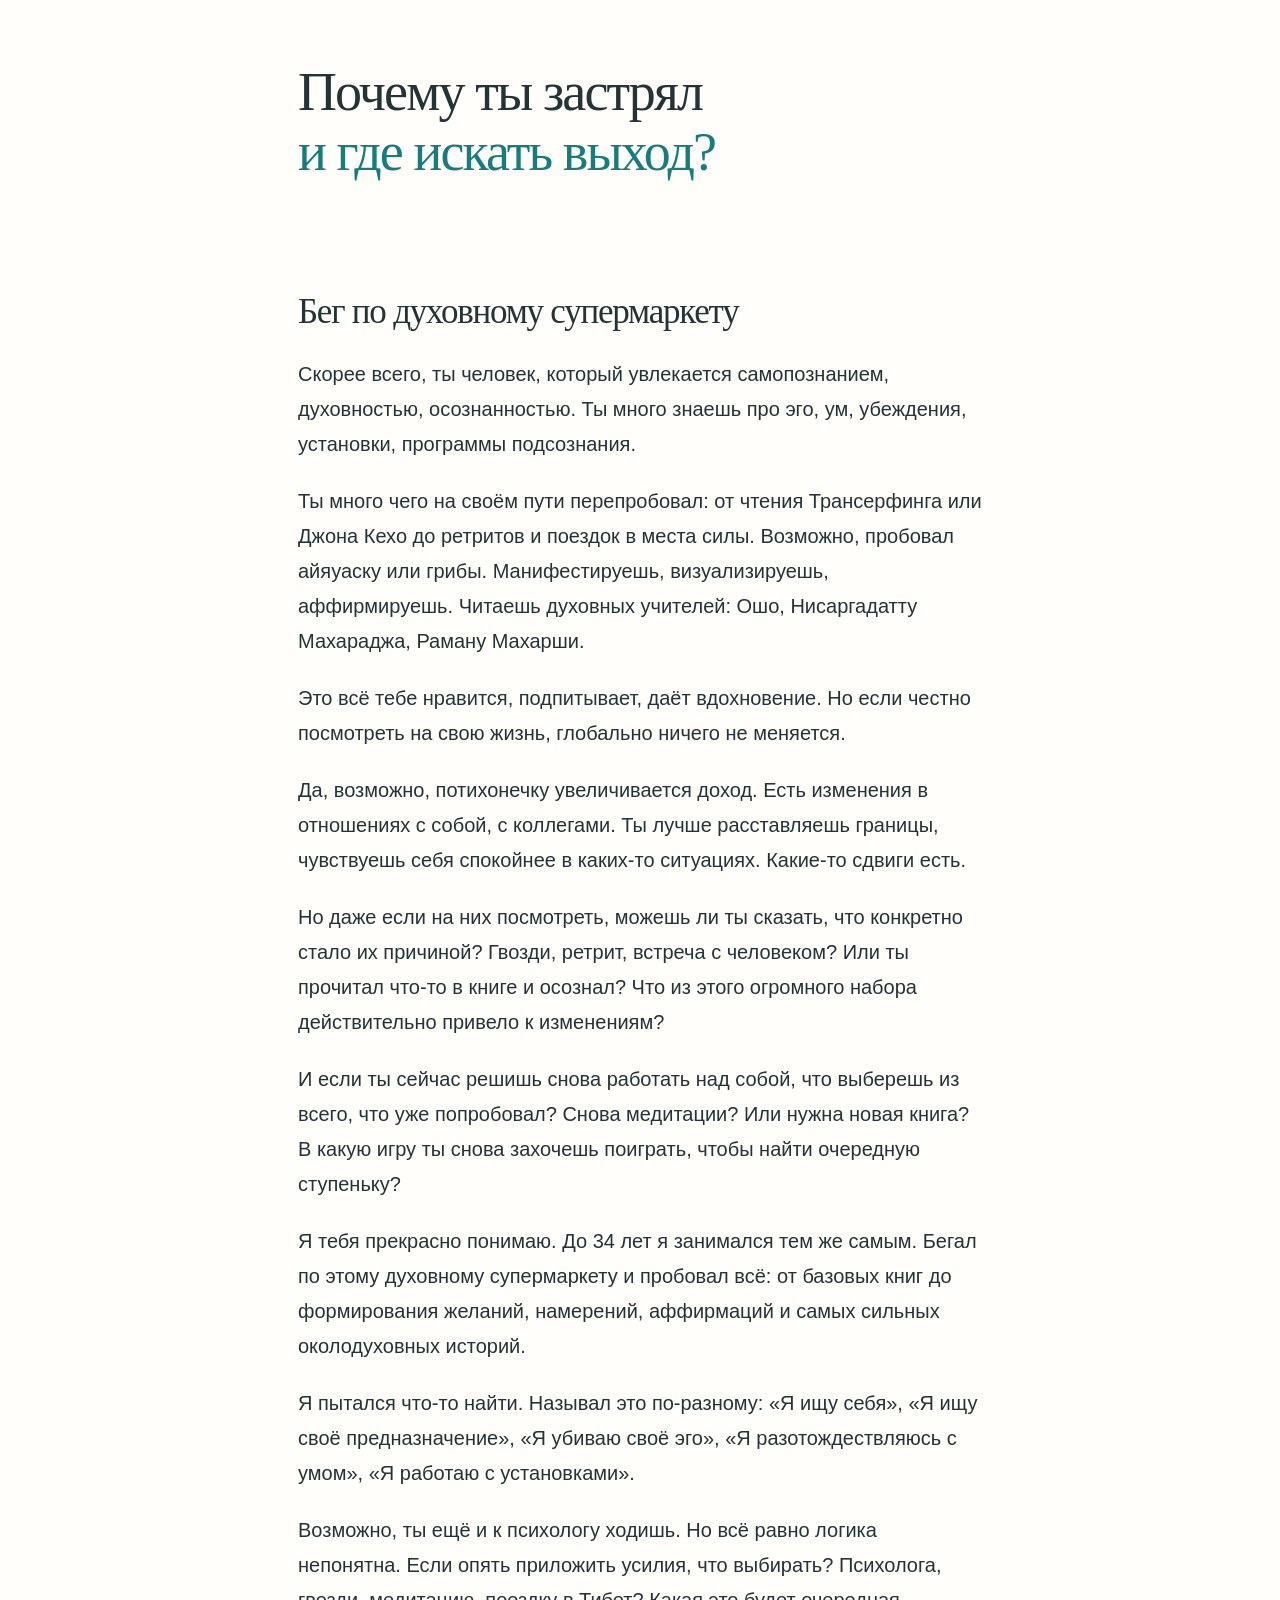
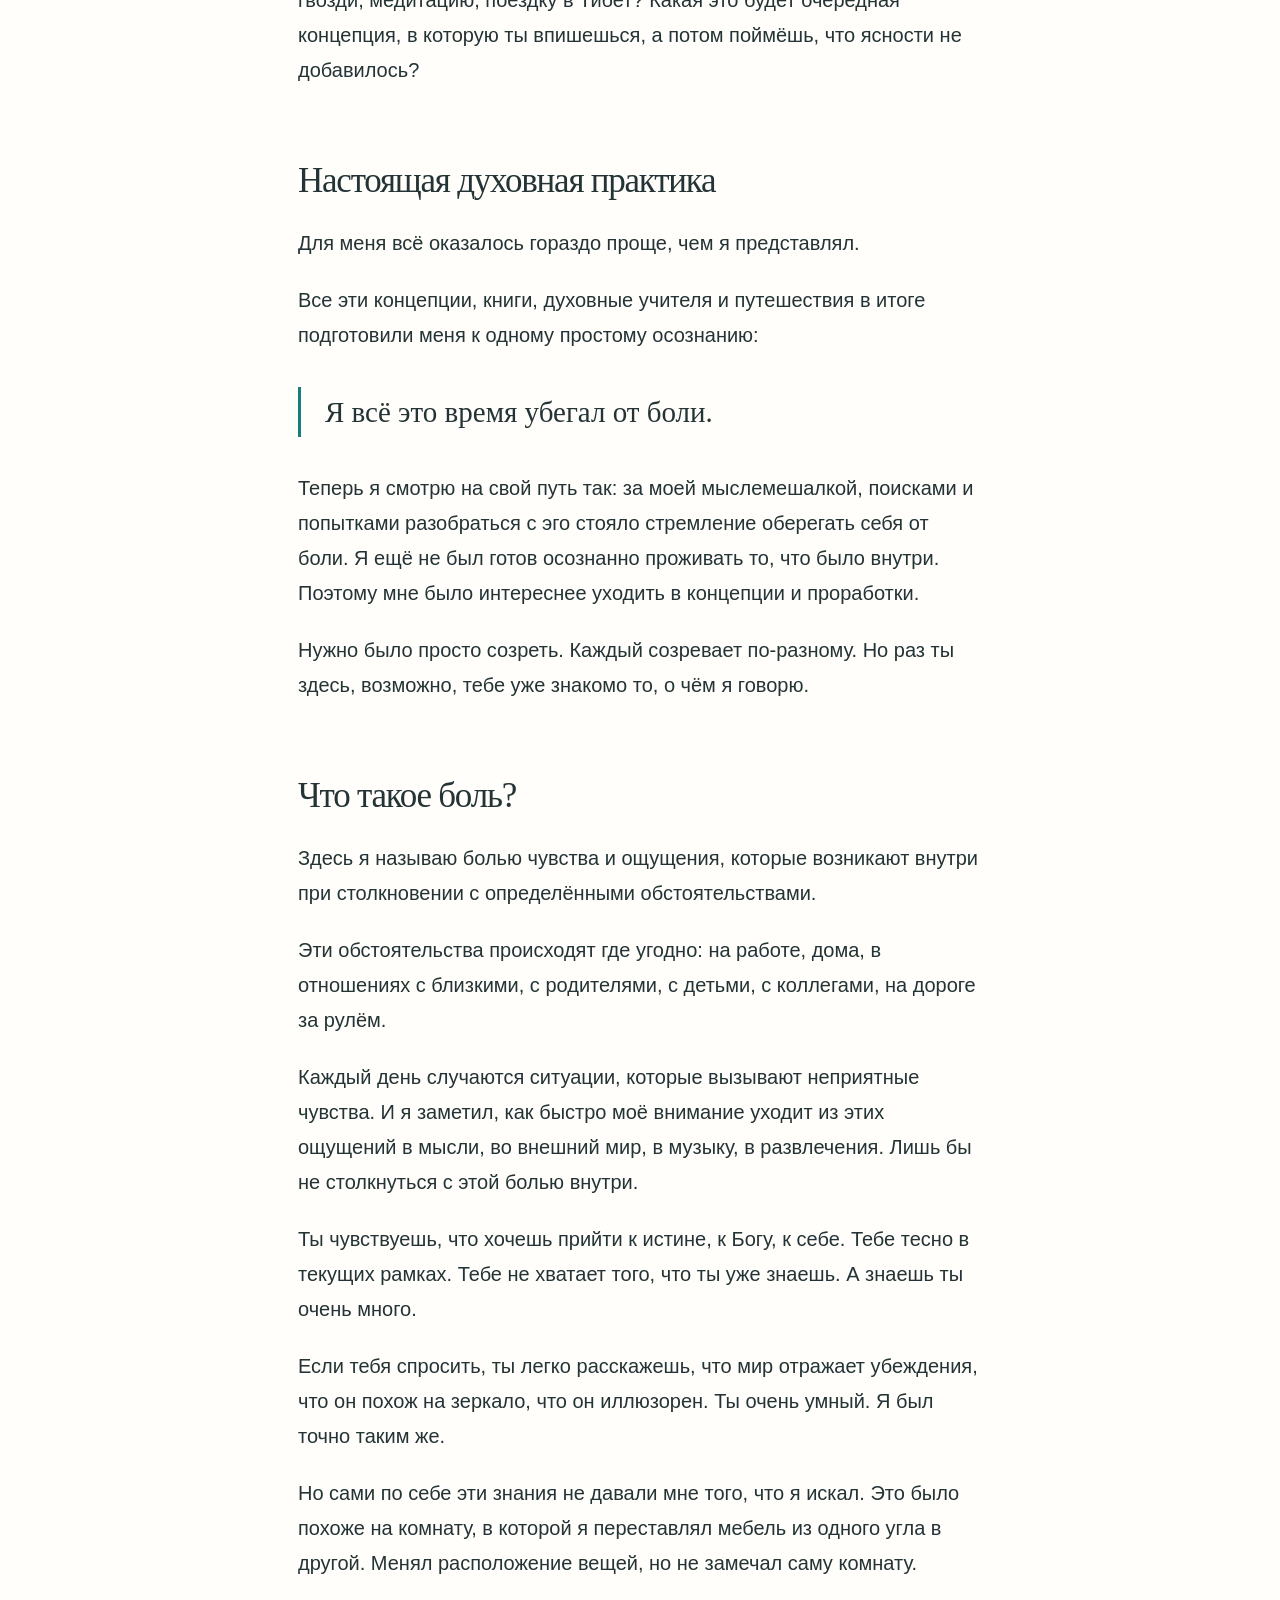
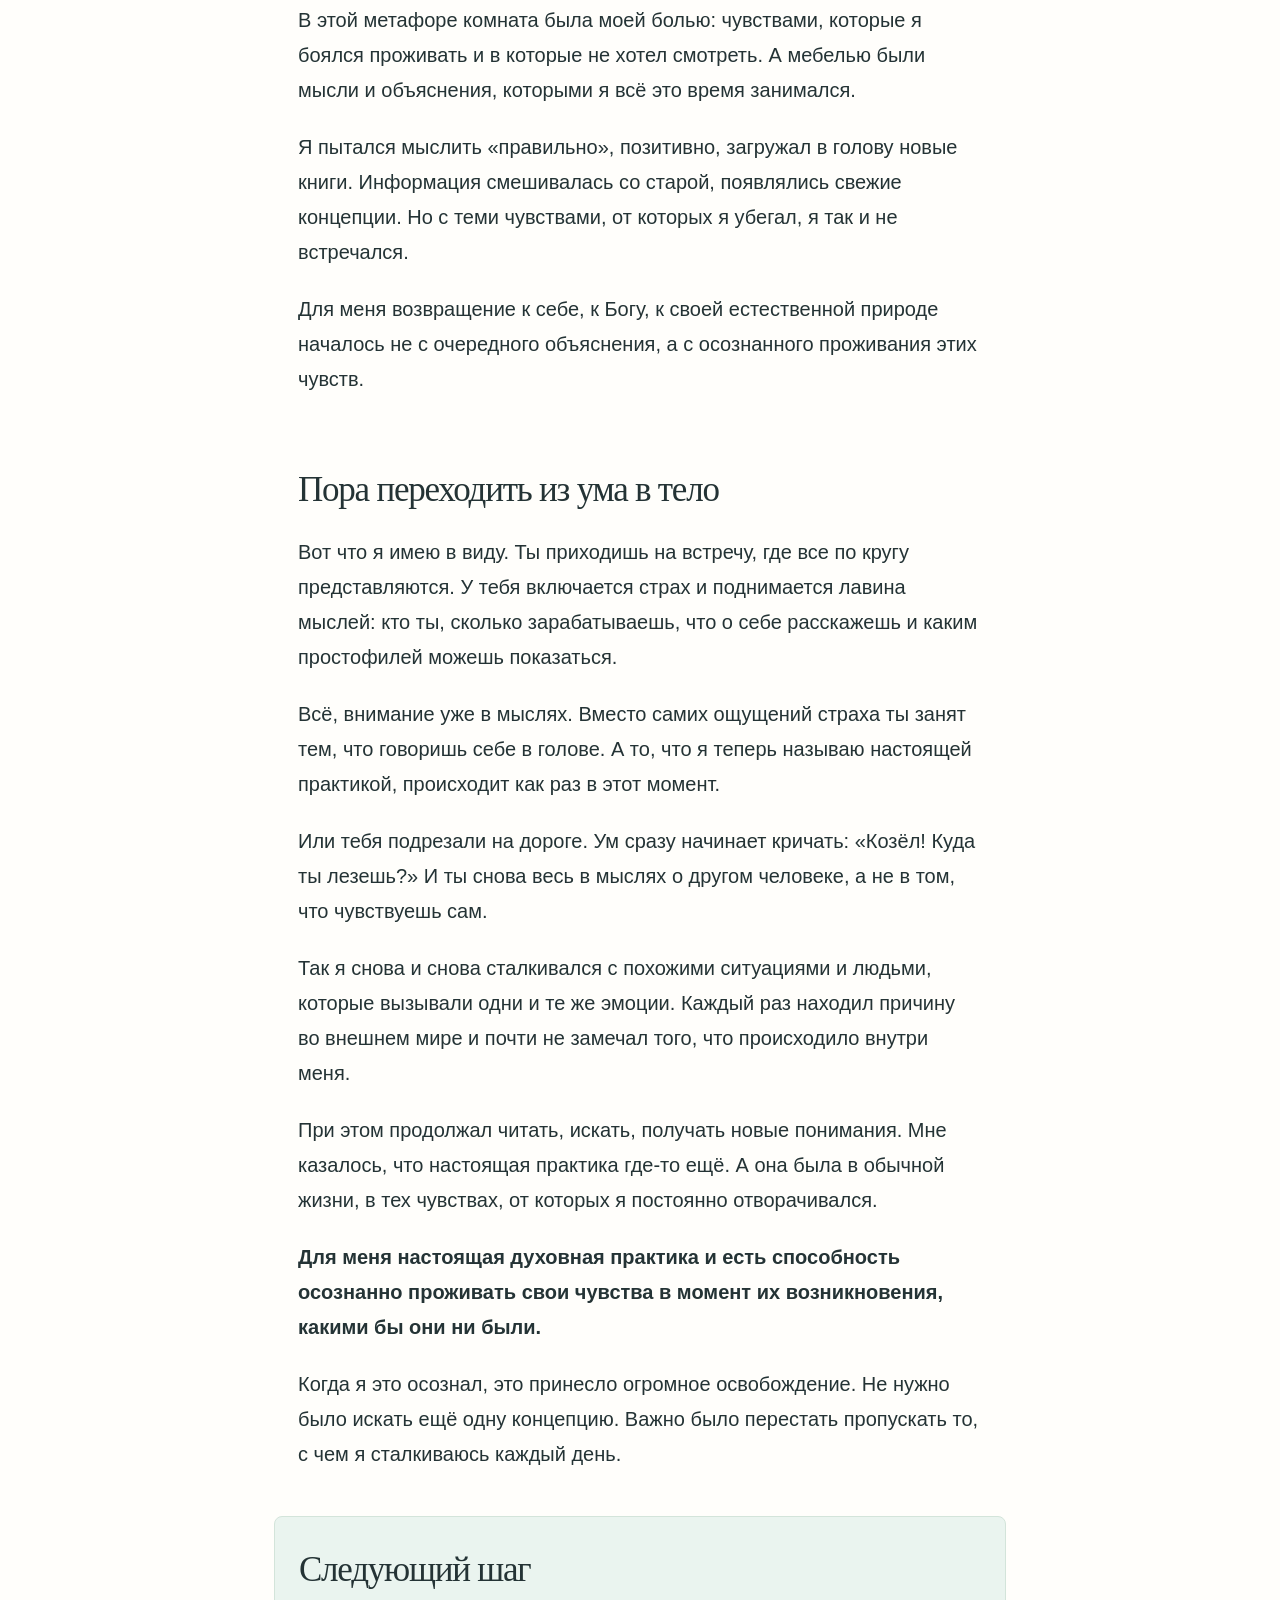
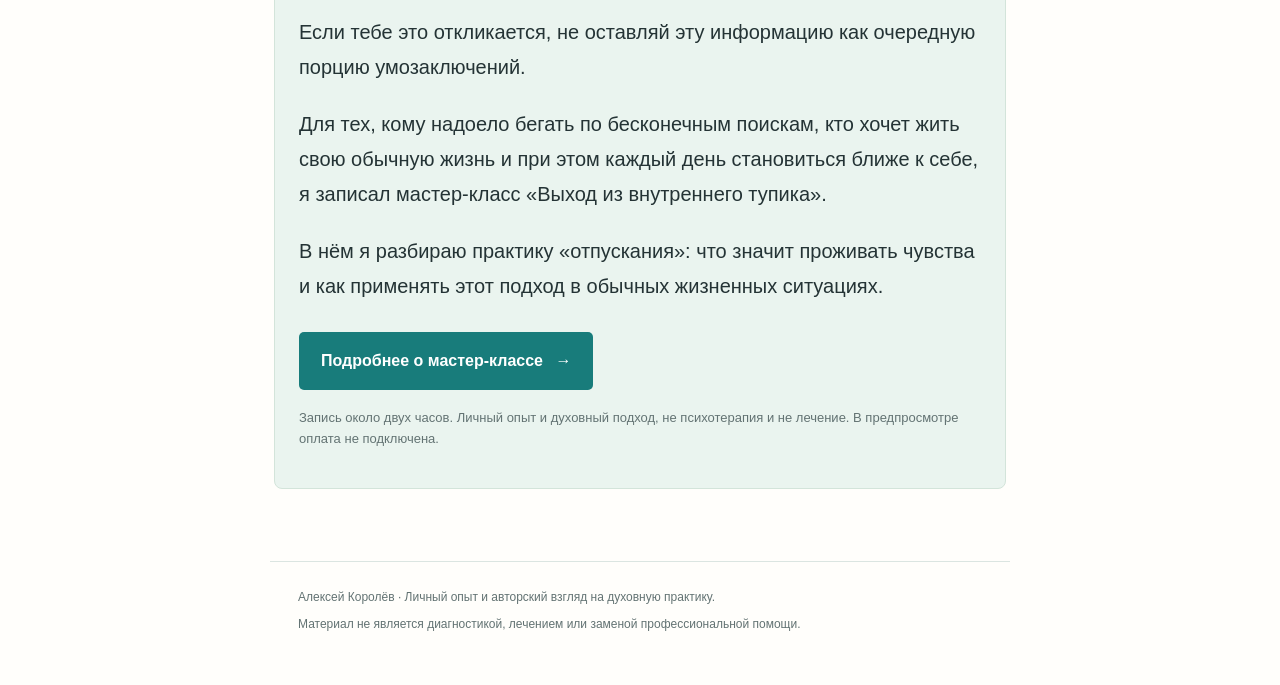
==== commit 18c872a6: "Bring article closer to transcript and remove top banners and navigation" ====
--- a/preview/duhovny-tupik/index.html
+++ b/preview/duhovny-tupik/index.html
@@ -1,72 +1,57 @@
 <!doctype html>
 <html lang="ru"><head><meta charset="utf-8"><meta name="viewport" content="width=device-width,initial-scale=1"><meta name="robots" content="noindex,nofollow"><meta name="referrer" content="strict-origin-when-cross-origin"><title>Духовный тупик: почему ты многое знаешь, а жизнь не меняется</title><meta name="description" content="О духовном поиске, привычных поступках и чувствах, которые мы не замечаем в обычной жизни. Личный опыт Алексея Королёва."><style>
 :root{--ink:#243335;--muted:#637373;--accent:#187c7b;--paper:#fffefb;--line:#dbe5e1}*{box-sizing:border-box}html{scroll-behavior:smooth}body{margin:0;background:var(--paper);color:var(--ink);font-family:Arial,Helvetica,sans-serif;-webkit-font-smoothing:antialiased}.review{background:#203436;color:#edf6f3;padding:9px 18px;text-align:center;font-size:12px;line-height:1.5}.masthead{max-width:1040px;margin:auto;padding:24px 30px;border-bottom:1px solid var(--line);display:flex;justify-content:space-between;gap:16px;font-size:13px}.masthead a{color:var(--muted);text-decoration:none}.brand{font-weight:700;letter-spacing:.02em}main{max-width:740px;margin:0 auto;padding:0 28px 72px}.article-header{padding:62px 0 30px}.eyebrow{color:var(--accent);font-size:12px!important;font-weight:700;letter-spacing:.13em;text-transform:uppercase;margin:0 0 20px!important}h1,h2{font-family:Georgia,'Times New Roman',serif;font-weight:400;letter-spacing:-.035em}h1{font-size:54px;line-height:1.12;margin:0 0 28px}h1 em{font-style:normal;color:var(--accent)}.lead{font-size:23px;line-height:1.55;color:#46595a;margin:0 0 30px}.byline{display:flex;align-items:center;gap:12px;font-size:13px;line-height:1.6}.byline strong{display:block;font-size:14px}.byline div>span{color:var(--muted)}.avatar{display:grid;place-items:center;border:1px solid #b7cbc6;width:43px;height:43px;border-radius:50%;font-family:Georgia,serif;flex-shrink:0}section{padding-top:26px}h2{font-size:35px;line-height:1.2;margin:24px 0}p,li{font-size:20px;line-height:1.75}p{margin:0 0 22px}strong{font-weight:700}blockquote{margin:34px 0;padding:4px 0 4px 24px;border-left:3px solid var(--accent)}blockquote p{font-family:Georgia,serif;font-size:29px;line-height:1.45;margin:0}.scenes{margin:28px 0;padding:8px 0 0 23px;border-left:1px solid #bbd2cb}.scenes p{font-size:19px}.next-step{margin:44px -24px 0;padding:32px 24px 16px;background:#eaf4ef;border:1px solid #d3e4da;border-radius:8px}.next-step h2{margin-top:0}.next-step ul{padding-left:23px;margin:0 0 24px}.next-step li{margin-bottom:12px}.button{display:inline-block;background:var(--accent);color:#fff;text-decoration:none;border-radius:5px;padding:17px 22px;font-size:16px;line-height:1.5;font-weight:700;margin:6px 0 18px}.button:hover{background:#126362}.button span{margin-left:8px}.cta-note{font-size:13px;line-height:1.6;color:var(--muted)}footer{max-width:740px;margin:0 auto;padding:26px 28px 42px;border-top:1px solid var(--line)}footer p{font-size:12px;line-height:1.65;color:var(--muted);margin:0 0 8px}a:focus-visible{outline:3px solid #d8a054;outline-offset:5px}.skip{position:absolute;left:16px;top:-80px;background:white;padding:12px}.skip:focus{top:12px}h2{scroll-margin-top:20px}@media(max-width:600px){.masthead{padding:19px 22px}.article-header{padding-top:40px}main{padding:0 22px 46px}h1{font-size:38px;line-height:1.16}.lead{font-size:21px}p,li{font-size:18px;line-height:1.75}h2{font-size:30px}.byline{font-size:12px}.scenes{padding-left:17px}.scenes p{font-size:18px}blockquote{padding-left:18px;margin:28px 0}blockquote p{font-size:25px}.next-step{margin:36px -8px 0;padding:26px 18px 12px}.button{width:100%;text-align:center;font-size:15px}footer{padding-left:22px;padding-right:22px}}@media(prefers-reduced-motion:reduce){html{scroll-behavior:auto}}
-</style></head><body><a class="skip" href="#article">Перейти к статье</a><div class="review">Черновик статьи для согласования</div><header class="masthead"><span class="brand">Алексей Королёв</span><a href="#next">О мастер-классе ↓</a></header><main><article id="article"><header class="article-header">
-<p class="eyebrow">Духовный тупик</p>
-<h1>Почему ты столько всего знаешь,<br><em>но всё равно ходишь по кругу?</em></h1>
-<p class="lead">Книги прочитаны, практики испробованы. Ты многое понимаешь, но всё ещё чувствуешь, что упёрся в стену. Что, если следующий шаг совсем не там, где ты его ищешь?</p>
-<div class="byline"><span class="avatar" aria-hidden="true">АК</span><div><strong>Алексей Королёв</strong><span>Личный опыт и духовный поиск · 7 минут чтения</span></div></div>
+</style></head><body><a class="skip" href="#article">Перейти к статье</a><main><article id="article"><header class="article-header">
+<h1>Почему ты застрял<br><em>и где искать выход?</em></h1>
 </header>
 <section aria-labelledby="s1">
-<h2 id="s1">Ещё одна книга. Ещё одна практика</h2>
-<p>Если ты давно интересуешься самопознанием и духовностью, скорее всего, ты уже много чего попробовал. Читал книги, медитировал, работал с установками. Возможно, ездил на ретриты, стоял на гвоздях, искал своего учителя.</p>
-<p>Ты знаешь, что такое эго, осознанность, убеждения и программы подсознания. Можешь многое объяснить и себе, и другим. Всё это тебе интересно, даёт вдохновение и ощущение, что ты движешься.</p>
-<p>Но если посмотреть на свою жизнь, остаётся чувство, что ты всё ещё в той же точке.</p>
-<p>Не то чтобы совсем ничего не изменилось. Возможно, ты стал спокойнее, научился где-то отказывать, начал больше зарабатывать. Но того выхода, который ты ищешь, пока нет. Всё равно чего-то не хватает.</p>
-<p>И вот ты снова решаешь поработать над собой. Что выберешь на этот раз? Новую книгу? Другую медитацию? Ещё один ретрит? Что из всего, что ты уже пробовал, действительно поможет пройти дальше?</p>
-<p>Я хорошо понимаю этот вопрос. До 34 лет я занимался тем же самым. Искал себя, своё предназначение, пытался разобраться с эго и изменить мышление. Я называл это по-разному, но каждый раз надеялся найти что-то, после чего всё наконец встанет на свои места.</p>
-<p>Это было похоже на бег по духовному супермаркету. Столько всего уже попробовал, но вдруг нужное лежит на следующей полке?</p>
-<p>Так я продолжал искать что-то важное, пропуская то, что происходило со мной каждый день.</p>
+<h2 id="s1">Бег по духовному супермаркету</h2>
+<p>Скорее всего, ты человек, который увлекается самопознанием, духовностью, осознанностью. Ты много знаешь про эго, ум, убеждения, установки, программы подсознания.</p>
+<p>Ты много чего на своём пути перепробовал: от чтения Трансерфинга или Джона Кехо до ретритов и поездок в места силы. Возможно, пробовал айяуаску или грибы. Манифестируешь, визуализируешь, аффирмируешь. Читаешь духовных учителей: Ошо, Нисаргадатту Махараджа, Раману Махарши.</p>
+<p>Это всё тебе нравится, подпитывает, даёт вдохновение. Но если честно посмотреть на свою жизнь, глобально ничего не меняется.</p>
+<p>Да, возможно, потихонечку увеличивается доход. Есть изменения в отношениях с собой, с коллегами. Ты лучше расставляешь границы, чувствуешь себя спокойнее в каких-то ситуациях. Какие-то сдвиги есть.</p>
+<p>Но даже если на них посмотреть, можешь ли ты сказать, что конкретно стало их причиной? Гвозди, ретрит, встреча с человеком? Или ты прочитал что-то в книге и осознал? Что из этого огромного набора действительно привело к изменениям?</p>
+<p>И если ты сейчас решишь снова работать над собой, что выберешь из всего, что уже попробовал? Снова медитации? Или нужна новая книга? В какую игру ты снова захочешь поиграть, чтобы найти очередную ступеньку?</p>
+<p>Я тебя прекрасно понимаю. До 34 лет я занимался тем же самым. Бегал по этому духовному супермаркету и пробовал всё: от базовых книг до формирования желаний, намерений, аффирмаций и самых сильных околодуховных историй.</p>
+<p>Я пытался что-то найти. Называл это по-разному: «Я ищу себя», «Я ищу своё предназначение», «Я убиваю своё эго», «Я разотождествляюсь с умом», «Я работаю с установками».</p>
+<p>Возможно, ты ещё и к психологу ходишь. Но всё равно логика непонятна. Если опять приложить усилия, что выбирать? Психолога, гвозди, медитацию, поездку в Тибет? Какая это будет очередная концепция, в которую ты впишешься, а потом поймёшь, что ясности не добавилось?</p>
 </section>
 <section aria-labelledby="s2">
-<h2 id="s2">От чего я на самом деле убегал</h2>
-<p>Поворот начался, когда я увидел: за моим желанием найти себя часто стояло желание больше не чувствовать боль.</p>
-<p>Под болью я имею в виду не что-то необычное. Это страх, когда на тебя смотрят. Стыд, когда ты ошибся. Злость, когда всё пошло не по-твоему. Обида после чужих слов.</p>
-<p>Мне хотелось стать таким уверенным, чтобы не бояться. Таким успешным, чтобы не чувствовать себя хуже других. Таким осознанным, чтобы меня больше ничего не задевало.</p>
-<p>И я искал способ этого добиться. Узнавал новое, пробовал практики, получал вдохновение. На какое-то время становилось легче, и казалось, что ответ уже близко.</p>
-<p>Но потом кто-то говорил неприятные слова, и я снова злился. Кто-то добивался большего, и я снова сравнивал себя с ним. Возникала трудность, и я снова хотел поскорее от неё избавиться.</p>
-<p>Я думал, что мне нужно ещё немного разобраться. А сам даже не замечал, как всякий раз старался уйти от того, что чувствовал.</p>
-<blockquote><p>Я искал себя, но с тем, что было во мне прямо сейчас, встречаться не хотел.</p></blockquote>
-<p>Когда я это увидел, вопрос изменился. Уже не «что мне ещё нужно узнать?», а «что происходит со мной в тот момент, когда мне неприятно?»</p>
+<h2 id="s2">Настоящая духовная практика</h2>
+<p>Для меня всё оказалось гораздо проще, чем я представлял.</p>
+<p>Все эти концепции, книги, духовные учителя и путешествия в итоге подготовили меня к одному простому осознанию:</p>
+<blockquote><p>Я всё это время убегал от боли.</p></blockquote>
+<p>Теперь я смотрю на свой путь так: за моей мыслемешалкой, поисками и попытками разобраться с эго стояло стремление оберегать себя от боли. Я ещё не был готов осознанно проживать то, что было внутри. Поэтому мне было интереснее уходить в концепции и проработки.</p>
+<p>Нужно было просто созреть. Каждый созревает по-разному. Но раз ты здесь, возможно, тебе уже знакомо то, о чём я говорю.</p>
 </section>
 <section aria-labelledby="s3">
-<h2 id="s3">Это происходит в обычной жизни</h2>
-<p>Представь, что ты пришёл на встречу, где все по очереди рассказывают о себе. Скоро твоя очередь. В груди появляется напряжение, сердце бьётся чаще.</p>
-<p>И почти сразу начинаются мысли: «Что я скажу? А чего я вообще добился? Вдруг буду выглядеть глупо?» Пока другие говорят, ты уже занят этим разговором у себя в голове.</p>
-<p>Ты не замечаешь сам страх. Ты думаешь, как бы представиться так, чтобы его не чувствовать.</p>
-<p>Или тебя подрезали на дороге. Ты мгновенно злишься, начинаешь ругаться, доказывать, какой другой водитель идиот. Он уже давно уехал, а ты продолжаешь с ним спорить.</p>
-<p>Всё твоё внимание на нём. На том, что он сделал и как должен был поступить. А то, что сейчас происходит внутри тебя, остаётся почти незамеченным.</p>
-<p>Я постоянно делал так же. Мне становилось неприятно, и я сразу уходил в мысли: объяснял, обвинял, оправдывался, придумывал, как всё исправить. Иногда отвлекался на работу или телефон. Главное, чтобы поскорее перестало быть неприятно.</p>
-<p>А вечером мог открыть книгу про осознанность и продолжить искать ответ. Даже не связав свой духовный поиск с тем, что несколько часов назад происходило со мной за рулём или в разговоре.</p>
+<h2 id="s3">Что такое боль?</h2>
+<p>Здесь я называю болью чувства и ощущения, которые возникают внутри при столкновении с определёнными обстоятельствами.</p>
+<p>Эти обстоятельства происходят где угодно: на работе, дома, в отношениях с близкими, с родителями, с детьми, с коллегами, на дороге за рулём.</p>
+<p>Каждый день случаются ситуации, которые вызывают неприятные чувства. И я заметил, как быстро моё внимание уходит из этих ощущений в мысли, во внешний мир, в музыку, в развлечения. Лишь бы не столкнуться с этой болью внутри.</p>
+<p>Ты чувствуешь, что хочешь прийти к истине, к Богу, к себе. Тебе тесно в текущих рамках. Тебе не хватает того, что ты уже знаешь. А знаешь ты очень много.</p>
+<p>Если тебя спросить, ты легко расскажешь, что мир отражает убеждения, что он похож на зеркало, что он иллюзорен. Ты очень умный. Я был точно таким же.</p>
+<p>Но сами по себе эти знания не давали мне того, что я искал. Это было похоже на комнату, в которой я переставлял мебель из одного угла в другой. Менял расположение вещей, но не замечал саму комнату.</p>
+<p>В этой метафоре комната была моей болью: чувствами, которые я боялся проживать и в которые не хотел смотреть. А мебелью были мысли и объяснения, которыми я всё это время занимался.</p>
+<p>Я пытался мыслить «правильно», позитивно, загружал в голову новые книги. Информация смешивалась со старой, появлялись свежие концепции. Но с теми чувствами, от которых я убегал, я так и не встречался.</p>
+<p>Для меня возвращение к себе, к Богу, к своей естественной природе началось не с очередного объяснения, а с осознанного проживания этих чувств.</p>
 </section>
 <section aria-labelledby="s4">
-<h2 id="s4">Знать о чувствах и чувствовать их не одно и то же</h2>
-<p>Я мог много рассказать о принятии. Но стоило разозлиться, как мне снова хотелось доказать свою правоту. Мог рассуждать об эго и тут же мучительно переживать, что обо мне подумают.</p>
-<p>Информации у меня было много. А вот сам момент, когда появлялось чувство и я начинал от него убегать, я пропускал.</p>
-<p>Поэтому следующая книга не обязательно что-то меняла. Я получал ещё одно объяснение, но в обычной жизни всё повторялось. Злился и спорил. Боялся и откладывал. Стыдился и оправдывался.</p>
-<p>Теперь я вижу, что самопознание тоже может стать способом не встречаться с собой. Можно бесконечно изучать, как устроены чувства, лишь бы не прикоснуться к своему страху, своей злости или обиде.</p>
-<p>Это не значит, что книги, медитации и ретриты бесполезны. Для меня они были частью пути. Но ни одна книга не могла вместо меня прожить то, что возникало во мне в обычном разговоре.</p>
-<p>Я долго искал следующий шаг где-то дальше. А он всё это время был гораздо ближе.</p>
-</section>
-<section aria-labelledby="s5">
-<h2 id="s5">Где для меня началась настоящая практика</h2>
-<p>Раньше я разделял духовный поиск и обычную жизнь. Практика была там, где я медитировал, читал или слушал учителя. А пробки, конфликты и неприятные разговоры просто мешали мне жить.</p>
-<p>Потом я начал понимать: именно в этих ситуациях я и встречаюсь с собой. Здесь возникает тот страх, о котором я столько читал. Здесь появляется та злость, которую я хотел в себе изменить.</p>
-<p>Не когда-нибудь потом, на следующем ретрите. Прямо сейчас, когда мне сделали замечание или что-то пошло не по плану.</p>
-<p><strong>Для меня настоящая духовная практика оказалась способностью осознанно проживать свои чувства в момент их возникновения. Какими бы они ни были.</strong></p>
-<p>Не подавлять злость и не выплёскивать её на другого. Не пытаться срочно стать человеком, который ничего подобного не чувствует. А перестать всё время убегать от того, что уже есть внутри.</p>
-<p>Прожить чувство не значит согласиться с чужой грубостью или отказаться от своих решений. Но одно дело ответить человеку, а другое, когда злость решает за тебя, что сказать, и потом ещё весь вечер не даёт забыть этот разговор.</p>
-<p>Постепенно я начал замечать эту разницу на своём опыте. Раньше чувство почти сразу превращалось в привычный поступок. Теперь я всё чаще мог чувствовать и не спешить за ним следовать.</p>
-<p>Внутри стало спокойнее. Я меньше спорил в голове, меньше пытался всё контролировать. Для меня это было большим освобождением. Не ещё одним красивым пониманием, а переменой, которую я замечал в своей жизни.</p>
-<p>В этом я и вижу возвращение к себе. Не в том, чтобы узнать о себе всё и стать идеальным. А в том, чтобы наконец встретиться с тем, от чего столько времени отворачивался.</p>
+<h2 id="s4">Пора переходить из ума в тело</h2>
+<p>Вот что я имею в виду. Ты приходишь на встречу, где все по кругу представляются. У тебя включается страх и поднимается лавина мыслей: кто ты, сколько зарабатываешь, что о себе расскажешь и каким простофилей можешь показаться.</p>
+<p>Всё, внимание уже в мыслях. Вместо самих ощущений страха ты занят тем, что говоришь себе в голове. А то, что я теперь называю настоящей практикой, происходит как раз в этот момент.</p>
+<p>Или тебя подрезали на дороге. Ум сразу начинает кричать: «Козёл! Куда ты лезешь?» И ты снова весь в мыслях о другом человеке, а не в том, что чувствуешь сам.</p>
+<p>Так я снова и снова сталкивался с похожими ситуациями и людьми, которые вызывали одни и те же эмоции. Каждый раз находил причину во внешнем мире и почти не замечал того, что происходило внутри меня.</p>
+<p>При этом продолжал читать, искать, получать новые понимания. Мне казалось, что настоящая практика где-то ещё. А она была в обычной жизни, в тех чувствах, от которых я постоянно отворачивался.</p>
+<p><strong>Для меня настоящая духовная практика и есть способность осознанно проживать свои чувства в момент их возникновения, какими бы они ни были.</strong></p>
+<p>Когда я это осознал, это принесло огромное освобождение. Не нужно было искать ещё одну концепцию. Важно было перестать пропускать то, с чем я сталкиваюсь каждый день.</p>
 </section>
 <section class="next-step" aria-labelledby="next">
-<p class="eyebrow">Следующий шаг</p>
-<h2 id="next">Но что значит «проживать чувства»?</h2>
-<p>Сказать «перестань убегать от своих чувств» легко. А что делать, когда уже злишься? Как отличить проживание от подавления или от того, что ты снова просто думаешь о своей обиде?</p>
-<p>Именно это я разбираю в мастер-классе «Выход из внутреннего тупика». Делюсь своим опытом и подробно объясняю практику «отпускания» на примерах из обычной жизни.</p>
-<p>Если ты узнал себя в этом рассказе и чувствуешь, что устал искать очередное объяснение, приглашаю посмотреть, что внутри мастер-класса. Возможно, сейчас тебе нужен не ещё один круг поисков, а более понятный шаг к себе.</p>
-<a class="button" href="https://egotest.ru/preview/master-class/">Посмотреть мастер-класс <span aria-hidden="true">→</span></a>
+<h2 id="next">Следующий шаг</h2>
+<p>Если тебе это откликается, не оставляй эту информацию как очередную порцию умозаключений.</p>
+<p>Для тех, кому надоело бегать по бесконечным поискам, кто хочет жить свою обычную жизнь и при этом каждый день становиться ближе к себе, я записал мастер-класс «Выход из внутреннего тупика».</p>
+<p>В нём я разбираю практику «отпускания»: что значит проживать чувства и как применять этот подход в обычных жизненных ситуациях.</p>
+<a class="button" href="https://egotest.ru/preview/master-class/">Подробнее о мастер-классе <span aria-hidden="true">→</span></a>
 <p class="cta-note">Запись около двух часов. Личный опыт и духовный подход, не психотерапия и не лечение. В предпросмотре оплата не подключена.</p>
 </section>
 </article></main><footer><p>Алексей Королёв · Личный опыт и авторский взгляд на духовную практику.</p><p>Материал не является диагностикой, лечением или заменой профессиональной помощи.</p></footer></body></html>
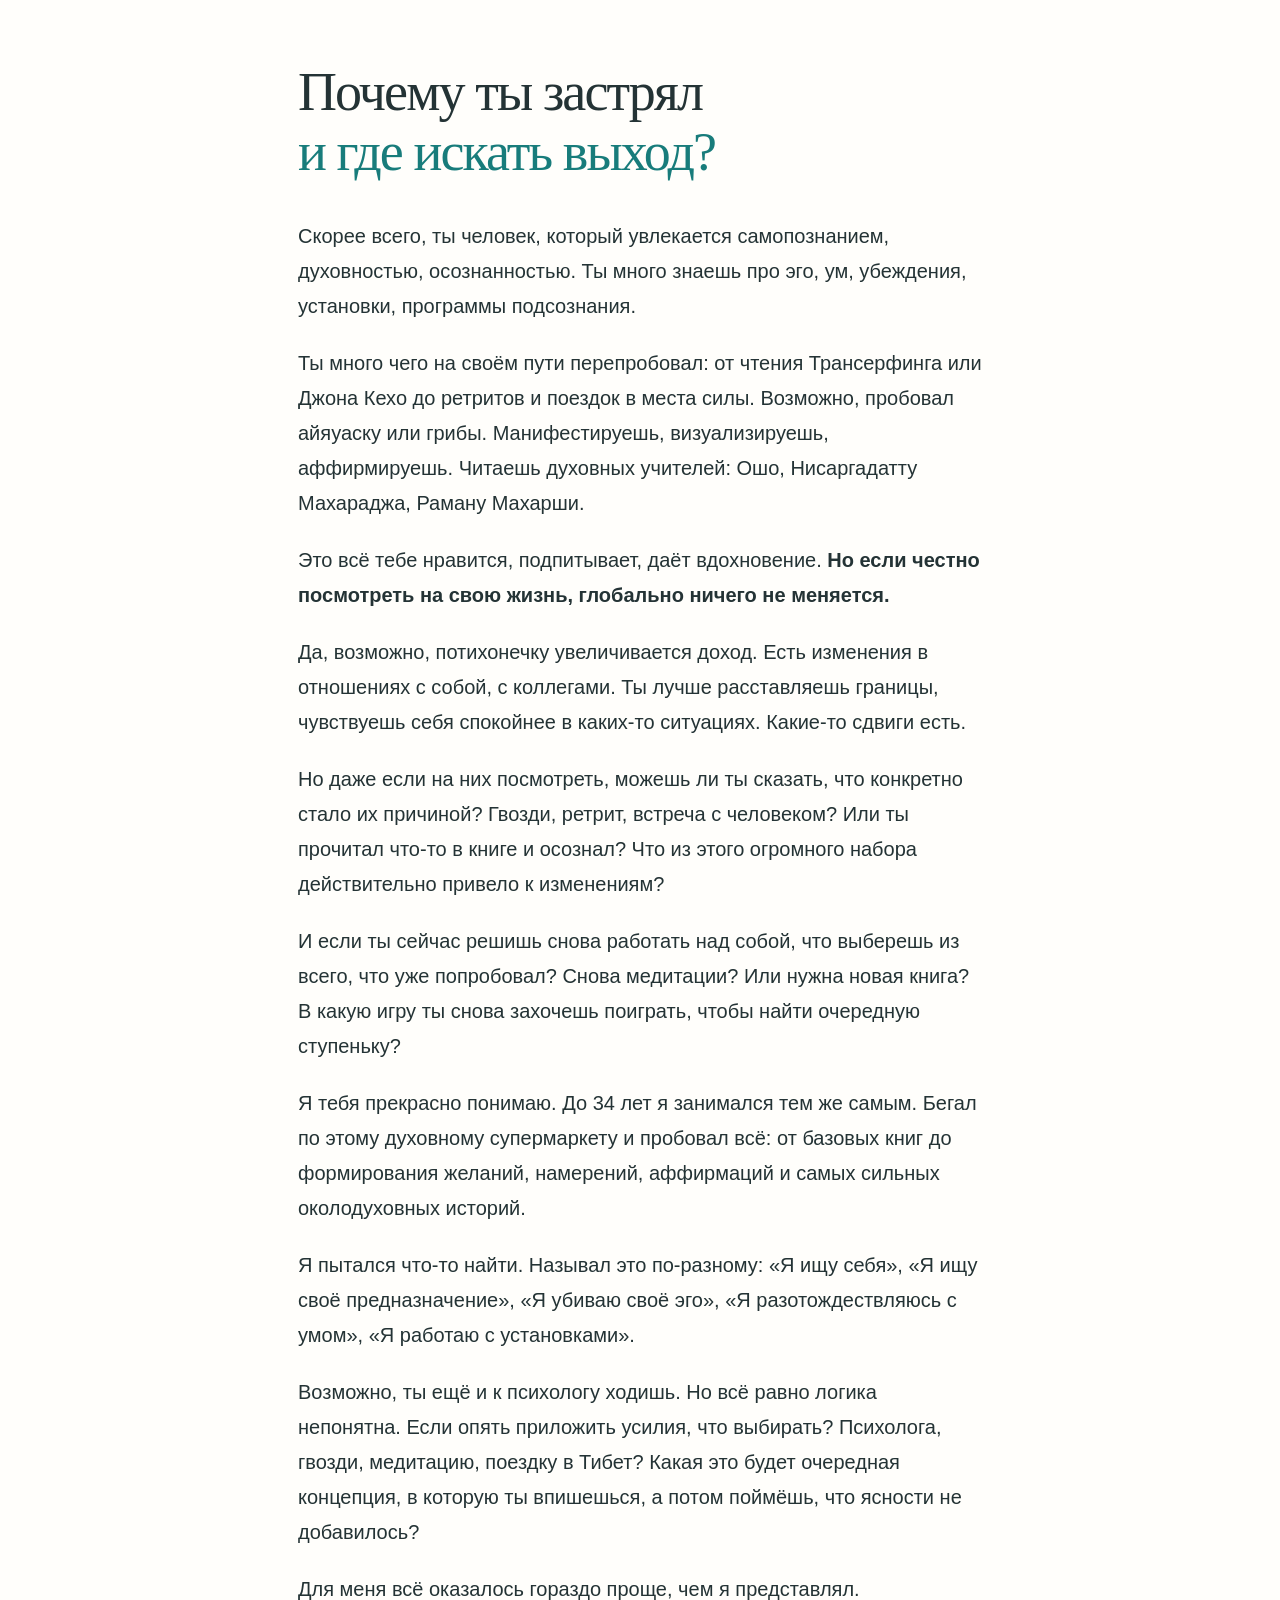
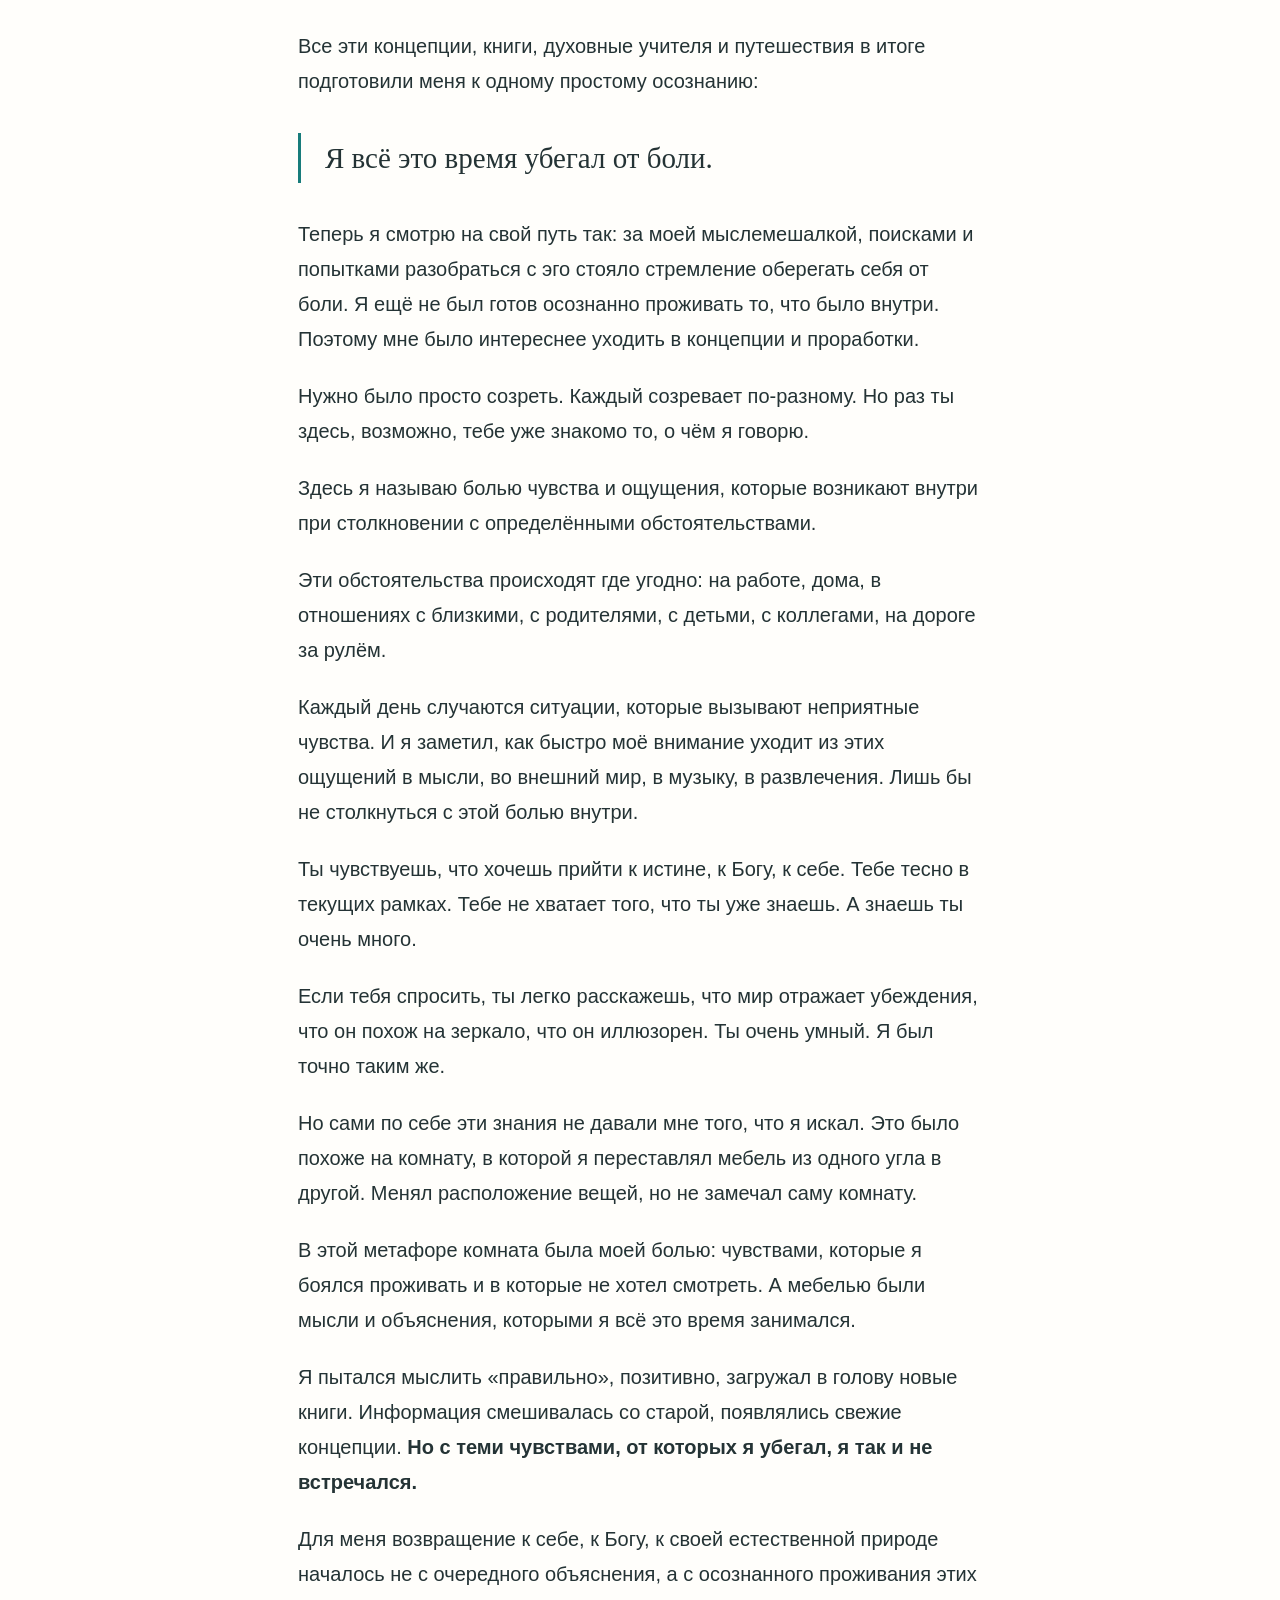
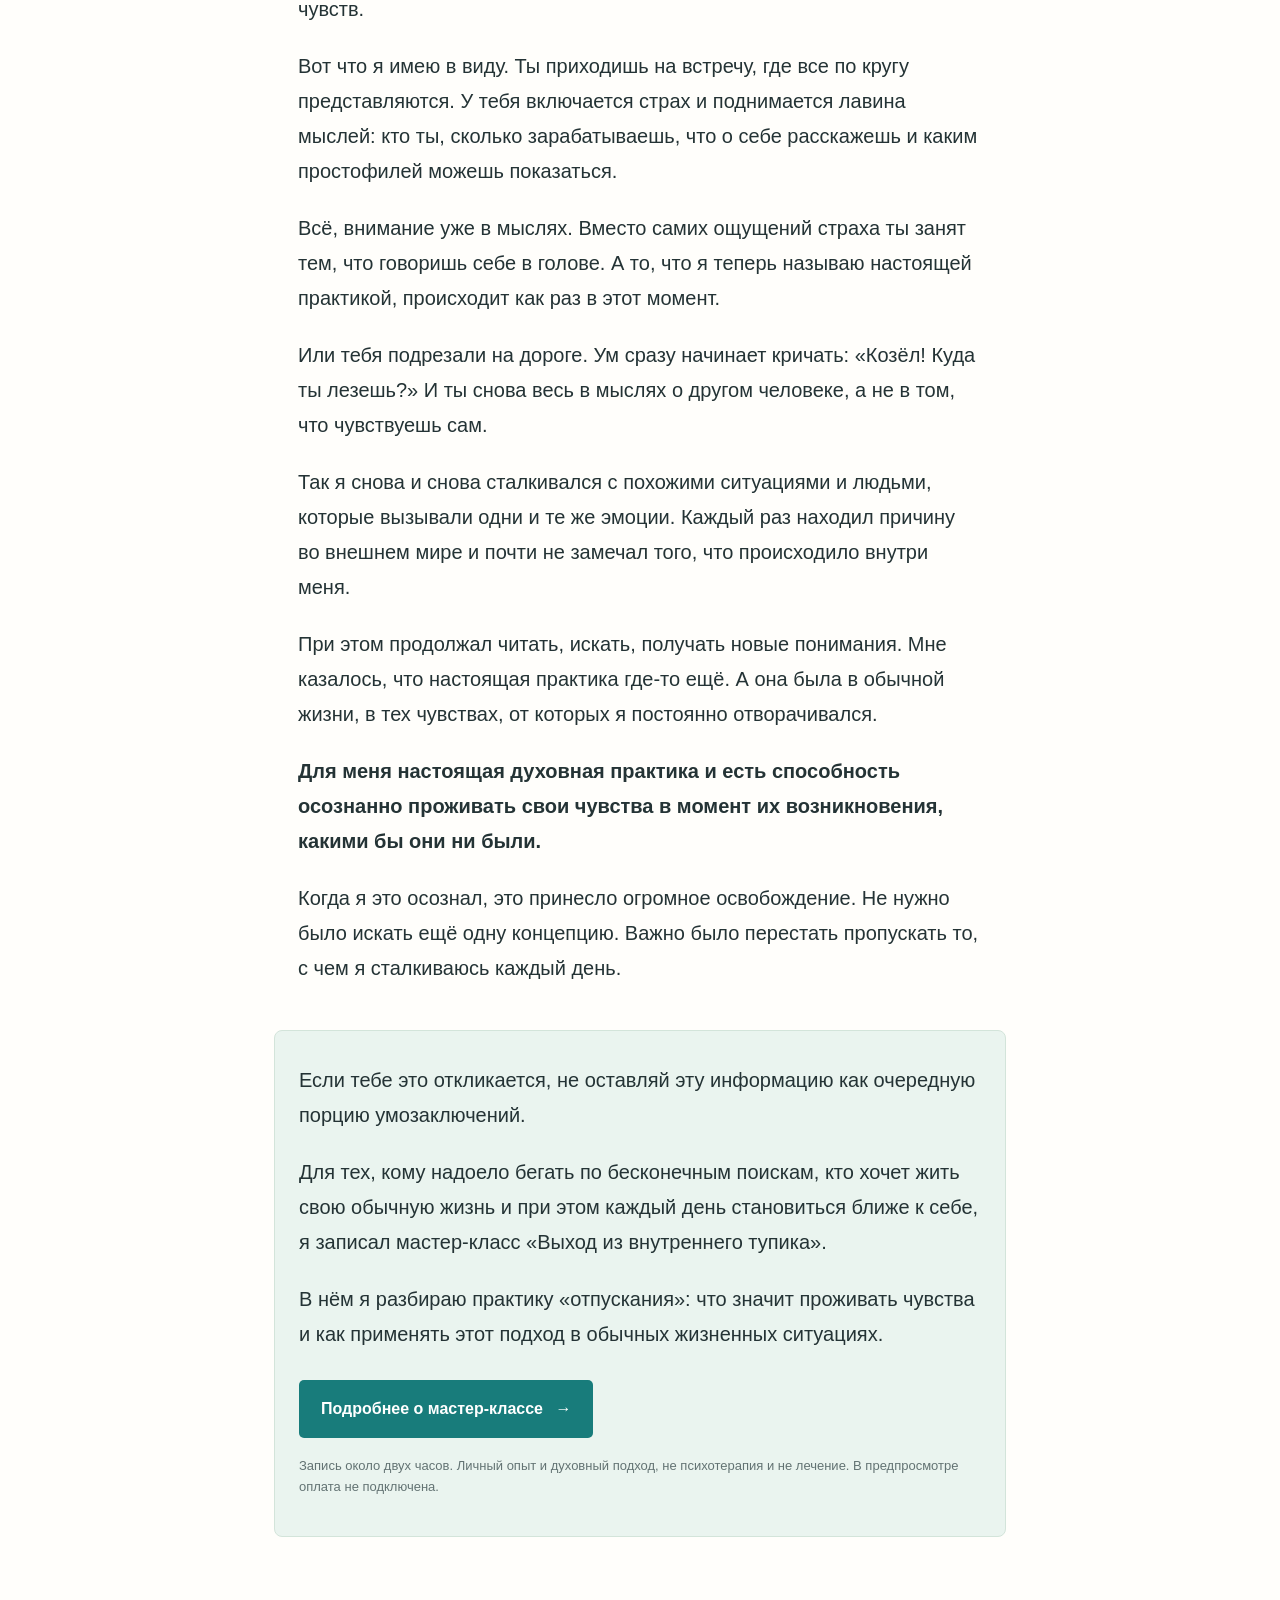
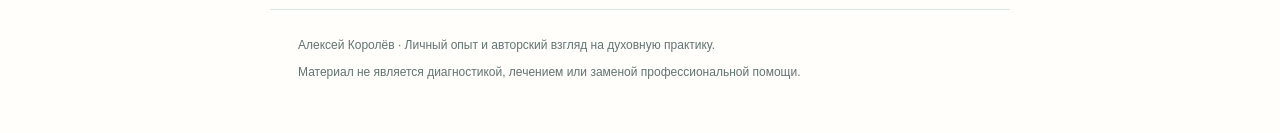
==== commit d8936c32: "Remove article subheadings and keep continuous paragraphs with restrained emphasis" ====
--- a/preview/duhovny-tupik/index.html
+++ b/preview/duhovny-tupik/index.html
@@ -1,14 +1,13 @@
 <!doctype html>
 <html lang="ru"><head><meta charset="utf-8"><meta name="viewport" content="width=device-width,initial-scale=1"><meta name="robots" content="noindex,nofollow"><meta name="referrer" content="strict-origin-when-cross-origin"><title>Духовный тупик: почему ты многое знаешь, а жизнь не меняется</title><meta name="description" content="О духовном поиске, привычных поступках и чувствах, которые мы не замечаем в обычной жизни. Личный опыт Алексея Королёва."><style>
-:root{--ink:#243335;--muted:#637373;--accent:#187c7b;--paper:#fffefb;--line:#dbe5e1}*{box-sizing:border-box}html{scroll-behavior:smooth}body{margin:0;background:var(--paper);color:var(--ink);font-family:Arial,Helvetica,sans-serif;-webkit-font-smoothing:antialiased}.review{background:#203436;color:#edf6f3;padding:9px 18px;text-align:center;font-size:12px;line-height:1.5}.masthead{max-width:1040px;margin:auto;padding:24px 30px;border-bottom:1px solid var(--line);display:flex;justify-content:space-between;gap:16px;font-size:13px}.masthead a{color:var(--muted);text-decoration:none}.brand{font-weight:700;letter-spacing:.02em}main{max-width:740px;margin:0 auto;padding:0 28px 72px}.article-header{padding:62px 0 30px}.eyebrow{color:var(--accent);font-size:12px!important;font-weight:700;letter-spacing:.13em;text-transform:uppercase;margin:0 0 20px!important}h1,h2{font-family:Georgia,'Times New Roman',serif;font-weight:400;letter-spacing:-.035em}h1{font-size:54px;line-height:1.12;margin:0 0 28px}h1 em{font-style:normal;color:var(--accent)}.lead{font-size:23px;line-height:1.55;color:#46595a;margin:0 0 30px}.byline{display:flex;align-items:center;gap:12px;font-size:13px;line-height:1.6}.byline strong{display:block;font-size:14px}.byline div>span{color:var(--muted)}.avatar{display:grid;place-items:center;border:1px solid #b7cbc6;width:43px;height:43px;border-radius:50%;font-family:Georgia,serif;flex-shrink:0}section{padding-top:26px}h2{font-size:35px;line-height:1.2;margin:24px 0}p,li{font-size:20px;line-height:1.75}p{margin:0 0 22px}strong{font-weight:700}blockquote{margin:34px 0;padding:4px 0 4px 24px;border-left:3px solid var(--accent)}blockquote p{font-family:Georgia,serif;font-size:29px;line-height:1.45;margin:0}.scenes{margin:28px 0;padding:8px 0 0 23px;border-left:1px solid #bbd2cb}.scenes p{font-size:19px}.next-step{margin:44px -24px 0;padding:32px 24px 16px;background:#eaf4ef;border:1px solid #d3e4da;border-radius:8px}.next-step h2{margin-top:0}.next-step ul{padding-left:23px;margin:0 0 24px}.next-step li{margin-bottom:12px}.button{display:inline-block;background:var(--accent);color:#fff;text-decoration:none;border-radius:5px;padding:17px 22px;font-size:16px;line-height:1.5;font-weight:700;margin:6px 0 18px}.button:hover{background:#126362}.button span{margin-left:8px}.cta-note{font-size:13px;line-height:1.6;color:var(--muted)}footer{max-width:740px;margin:0 auto;padding:26px 28px 42px;border-top:1px solid var(--line)}footer p{font-size:12px;line-height:1.65;color:var(--muted);margin:0 0 8px}a:focus-visible{outline:3px solid #d8a054;outline-offset:5px}.skip{position:absolute;left:16px;top:-80px;background:white;padding:12px}.skip:focus{top:12px}h2{scroll-margin-top:20px}@media(max-width:600px){.masthead{padding:19px 22px}.article-header{padding-top:40px}main{padding:0 22px 46px}h1{font-size:38px;line-height:1.16}.lead{font-size:21px}p,li{font-size:18px;line-height:1.75}h2{font-size:30px}.byline{font-size:12px}.scenes{padding-left:17px}.scenes p{font-size:18px}blockquote{padding-left:18px;margin:28px 0}blockquote p{font-size:25px}.next-step{margin:36px -8px 0;padding:26px 18px 12px}.button{width:100%;text-align:center;font-size:15px}footer{padding-left:22px;padding-right:22px}}@media(prefers-reduced-motion:reduce){html{scroll-behavior:auto}}
+:root{--ink:#243335;--muted:#637373;--accent:#187c7b;--paper:#fffefb;--line:#dbe5e1}*{box-sizing:border-box}html{scroll-behavior:smooth}body{margin:0;background:var(--paper);color:var(--ink);font-family:Arial,Helvetica,sans-serif;-webkit-font-smoothing:antialiased}.review{background:#203436;color:#edf6f3;padding:9px 18px;text-align:center;font-size:12px;line-height:1.5}.masthead{max-width:1040px;margin:auto;padding:24px 30px;border-bottom:1px solid var(--line);display:flex;justify-content:space-between;gap:16px;font-size:13px}.masthead a{color:var(--muted);text-decoration:none}.brand{font-weight:700;letter-spacing:.02em}main{max-width:740px;margin:0 auto;padding:0 28px 72px}.article-header{padding:62px 0 8px}.eyebrow{color:var(--accent);font-size:12px!important;font-weight:700;letter-spacing:.13em;text-transform:uppercase;margin:0 0 20px!important}h1,h2{font-family:Georgia,'Times New Roman',serif;font-weight:400;letter-spacing:-.035em}h1{font-size:54px;line-height:1.12;margin:0 0 28px}h1 em{font-style:normal;color:var(--accent)}.lead{font-size:23px;line-height:1.55;color:#46595a;margin:0 0 30px}.byline{display:flex;align-items:center;gap:12px;font-size:13px;line-height:1.6}.byline strong{display:block;font-size:14px}.byline div>span{color:var(--muted)}.avatar{display:grid;place-items:center;border:1px solid #b7cbc6;width:43px;height:43px;border-radius:50%;font-family:Georgia,serif;flex-shrink:0}section{padding-top:0}h2{font-size:35px;line-height:1.2;margin:24px 0}p,li{font-size:20px;line-height:1.75}p{margin:0 0 22px}strong{font-weight:700}blockquote{margin:34px 0;padding:4px 0 4px 24px;border-left:3px solid var(--accent)}blockquote p{font-family:Georgia,serif;font-size:29px;line-height:1.45;margin:0}.scenes{margin:28px 0;padding:8px 0 0 23px;border-left:1px solid #bbd2cb}.scenes p{font-size:19px}.next-step{margin:44px -24px 0;padding:32px 24px 16px;background:#eaf4ef;border:1px solid #d3e4da;border-radius:8px}.next-step h2{margin-top:0}.next-step ul{padding-left:23px;margin:0 0 24px}.next-step li{margin-bottom:12px}.button{display:inline-block;background:var(--accent);color:#fff;text-decoration:none;border-radius:5px;padding:17px 22px;font-size:16px;line-height:1.5;font-weight:700;margin:6px 0 18px}.button:hover{background:#126362}.button span{margin-left:8px}.cta-note{font-size:13px;line-height:1.6;color:var(--muted)}footer{max-width:740px;margin:0 auto;padding:26px 28px 42px;border-top:1px solid var(--line)}footer p{font-size:12px;line-height:1.65;color:var(--muted);margin:0 0 8px}a:focus-visible{outline:3px solid #d8a054;outline-offset:5px}.skip{position:absolute;left:16px;top:-80px;background:white;padding:12px}.skip:focus{top:12px}h2{scroll-margin-top:20px}@media(max-width:600px){.masthead{padding:19px 22px}.article-header{padding-top:40px}main{padding:0 22px 46px}h1{font-size:38px;line-height:1.16}.lead{font-size:21px}p,li{font-size:18px;line-height:1.75}h2{font-size:30px}.byline{font-size:12px}.scenes{padding-left:17px}.scenes p{font-size:18px}blockquote{padding-left:18px;margin:28px 0}blockquote p{font-size:25px}.next-step{margin:36px -8px 0;padding:26px 18px 12px}.button{width:100%;text-align:center;font-size:15px}footer{padding-left:22px;padding-right:22px}}@media(prefers-reduced-motion:reduce){html{scroll-behavior:auto}}
 </style></head><body><a class="skip" href="#article">Перейти к статье</a><main><article id="article"><header class="article-header">
 <h1>Почему ты застрял<br><em>и где искать выход?</em></h1>
 </header>
-<section aria-labelledby="s1">
-<h2 id="s1">Бег по духовному супермаркету</h2>
+<section>
 <p>Скорее всего, ты человек, который увлекается самопознанием, духовностью, осознанностью. Ты много знаешь про эго, ум, убеждения, установки, программы подсознания.</p>
 <p>Ты много чего на своём пути перепробовал: от чтения Трансерфинга или Джона Кехо до ретритов и поездок в места силы. Возможно, пробовал айяуаску или грибы. Манифестируешь, визуализируешь, аффирмируешь. Читаешь духовных учителей: Ошо, Нисаргадатту Махараджа, Раману Махарши.</p>
-<p>Это всё тебе нравится, подпитывает, даёт вдохновение. Но если честно посмотреть на свою жизнь, глобально ничего не меняется.</p>
+<p>Это всё тебе нравится, подпитывает, даёт вдохновение. <strong>Но если честно посмотреть на свою жизнь, глобально ничего не меняется.</strong></p>
 <p>Да, возможно, потихонечку увеличивается доход. Есть изменения в отношениях с собой, с коллегами. Ты лучше расставляешь границы, чувствуешь себя спокойнее в каких-то ситуациях. Какие-то сдвиги есть.</p>
 <p>Но даже если на них посмотреть, можешь ли ты сказать, что конкретно стало их причиной? Гвозди, ретрит, встреча с человеком? Или ты прочитал что-то в книге и осознал? Что из этого огромного набора действительно привело к изменениям?</p>
 <p>И если ты сейчас решишь снова работать над собой, что выберешь из всего, что уже попробовал? Снова медитации? Или нужна новая книга? В какую игру ты снова захочешь поиграть, чтобы найти очередную ступеньку?</p>
@@ -16,16 +15,14 @@
 <p>Я пытался что-то найти. Называл это по-разному: «Я ищу себя», «Я ищу своё предназначение», «Я убиваю своё эго», «Я разотождествляюсь с умом», «Я работаю с установками».</p>
 <p>Возможно, ты ещё и к психологу ходишь. Но всё равно логика непонятна. Если опять приложить усилия, что выбирать? Психолога, гвозди, медитацию, поездку в Тибет? Какая это будет очередная концепция, в которую ты впишешься, а потом поймёшь, что ясности не добавилось?</p>
 </section>
-<section aria-labelledby="s2">
-<h2 id="s2">Настоящая духовная практика</h2>
+<section>
 <p>Для меня всё оказалось гораздо проще, чем я представлял.</p>
 <p>Все эти концепции, книги, духовные учителя и путешествия в итоге подготовили меня к одному простому осознанию:</p>
 <blockquote><p>Я всё это время убегал от боли.</p></blockquote>
 <p>Теперь я смотрю на свой путь так: за моей мыслемешалкой, поисками и попытками разобраться с эго стояло стремление оберегать себя от боли. Я ещё не был готов осознанно проживать то, что было внутри. Поэтому мне было интереснее уходить в концепции и проработки.</p>
 <p>Нужно было просто созреть. Каждый созревает по-разному. Но раз ты здесь, возможно, тебе уже знакомо то, о чём я говорю.</p>
 </section>
-<section aria-labelledby="s3">
-<h2 id="s3">Что такое боль?</h2>
+<section>
 <p>Здесь я называю болью чувства и ощущения, которые возникают внутри при столкновении с определёнными обстоятельствами.</p>
 <p>Эти обстоятельства происходят где угодно: на работе, дома, в отношениях с близкими, с родителями, с детьми, с коллегами, на дороге за рулём.</p>
 <p>Каждый день случаются ситуации, которые вызывают неприятные чувства. И я заметил, как быстро моё внимание уходит из этих ощущений в мысли, во внешний мир, в музыку, в развлечения. Лишь бы не столкнуться с этой болью внутри.</p>
@@ -33,11 +30,10 @@
 <p>Если тебя спросить, ты легко расскажешь, что мир отражает убеждения, что он похож на зеркало, что он иллюзорен. Ты очень умный. Я был точно таким же.</p>
 <p>Но сами по себе эти знания не давали мне того, что я искал. Это было похоже на комнату, в которой я переставлял мебель из одного угла в другой. Менял расположение вещей, но не замечал саму комнату.</p>
 <p>В этой метафоре комната была моей болью: чувствами, которые я боялся проживать и в которые не хотел смотреть. А мебелью были мысли и объяснения, которыми я всё это время занимался.</p>
-<p>Я пытался мыслить «правильно», позитивно, загружал в голову новые книги. Информация смешивалась со старой, появлялись свежие концепции. Но с теми чувствами, от которых я убегал, я так и не встречался.</p>
+<p>Я пытался мыслить «правильно», позитивно, загружал в голову новые книги. Информация смешивалась со старой, появлялись свежие концепции. <strong>Но с теми чувствами, от которых я убегал, я так и не встречался.</strong></p>
 <p>Для меня возвращение к себе, к Богу, к своей естественной природе началось не с очередного объяснения, а с осознанного проживания этих чувств.</p>
 </section>
-<section aria-labelledby="s4">
-<h2 id="s4">Пора переходить из ума в тело</h2>
+<section>
 <p>Вот что я имею в виду. Ты приходишь на встречу, где все по кругу представляются. У тебя включается страх и поднимается лавина мыслей: кто ты, сколько зарабатываешь, что о себе расскажешь и каким простофилей можешь показаться.</p>
 <p>Всё, внимание уже в мыслях. Вместо самих ощущений страха ты занят тем, что говоришь себе в голове. А то, что я теперь называю настоящей практикой, происходит как раз в этот момент.</p>
 <p>Или тебя подрезали на дороге. Ум сразу начинает кричать: «Козёл! Куда ты лезешь?» И ты снова весь в мыслях о другом человеке, а не в том, что чувствуешь сам.</p>
@@ -46,8 +42,7 @@
 <p><strong>Для меня настоящая духовная практика и есть способность осознанно проживать свои чувства в момент их возникновения, какими бы они ни были.</strong></p>
 <p>Когда я это осознал, это принесло огромное освобождение. Не нужно было искать ещё одну концепцию. Важно было перестать пропускать то, с чем я сталкиваюсь каждый день.</p>
 </section>
-<section class="next-step" aria-labelledby="next">
-<h2 id="next">Следующий шаг</h2>
+<section class="next-step" id="next">
 <p>Если тебе это откликается, не оставляй эту информацию как очередную порцию умозаключений.</p>
 <p>Для тех, кому надоело бегать по бесконечным поискам, кто хочет жить свою обычную жизнь и при этом каждый день становиться ближе к себе, я записал мастер-класс «Выход из внутреннего тупика».</p>
 <p>В нём я разбираю практику «отпускания»: что значит проживать чувства и как применять этот подход в обычных жизненных ситуациях.</p>
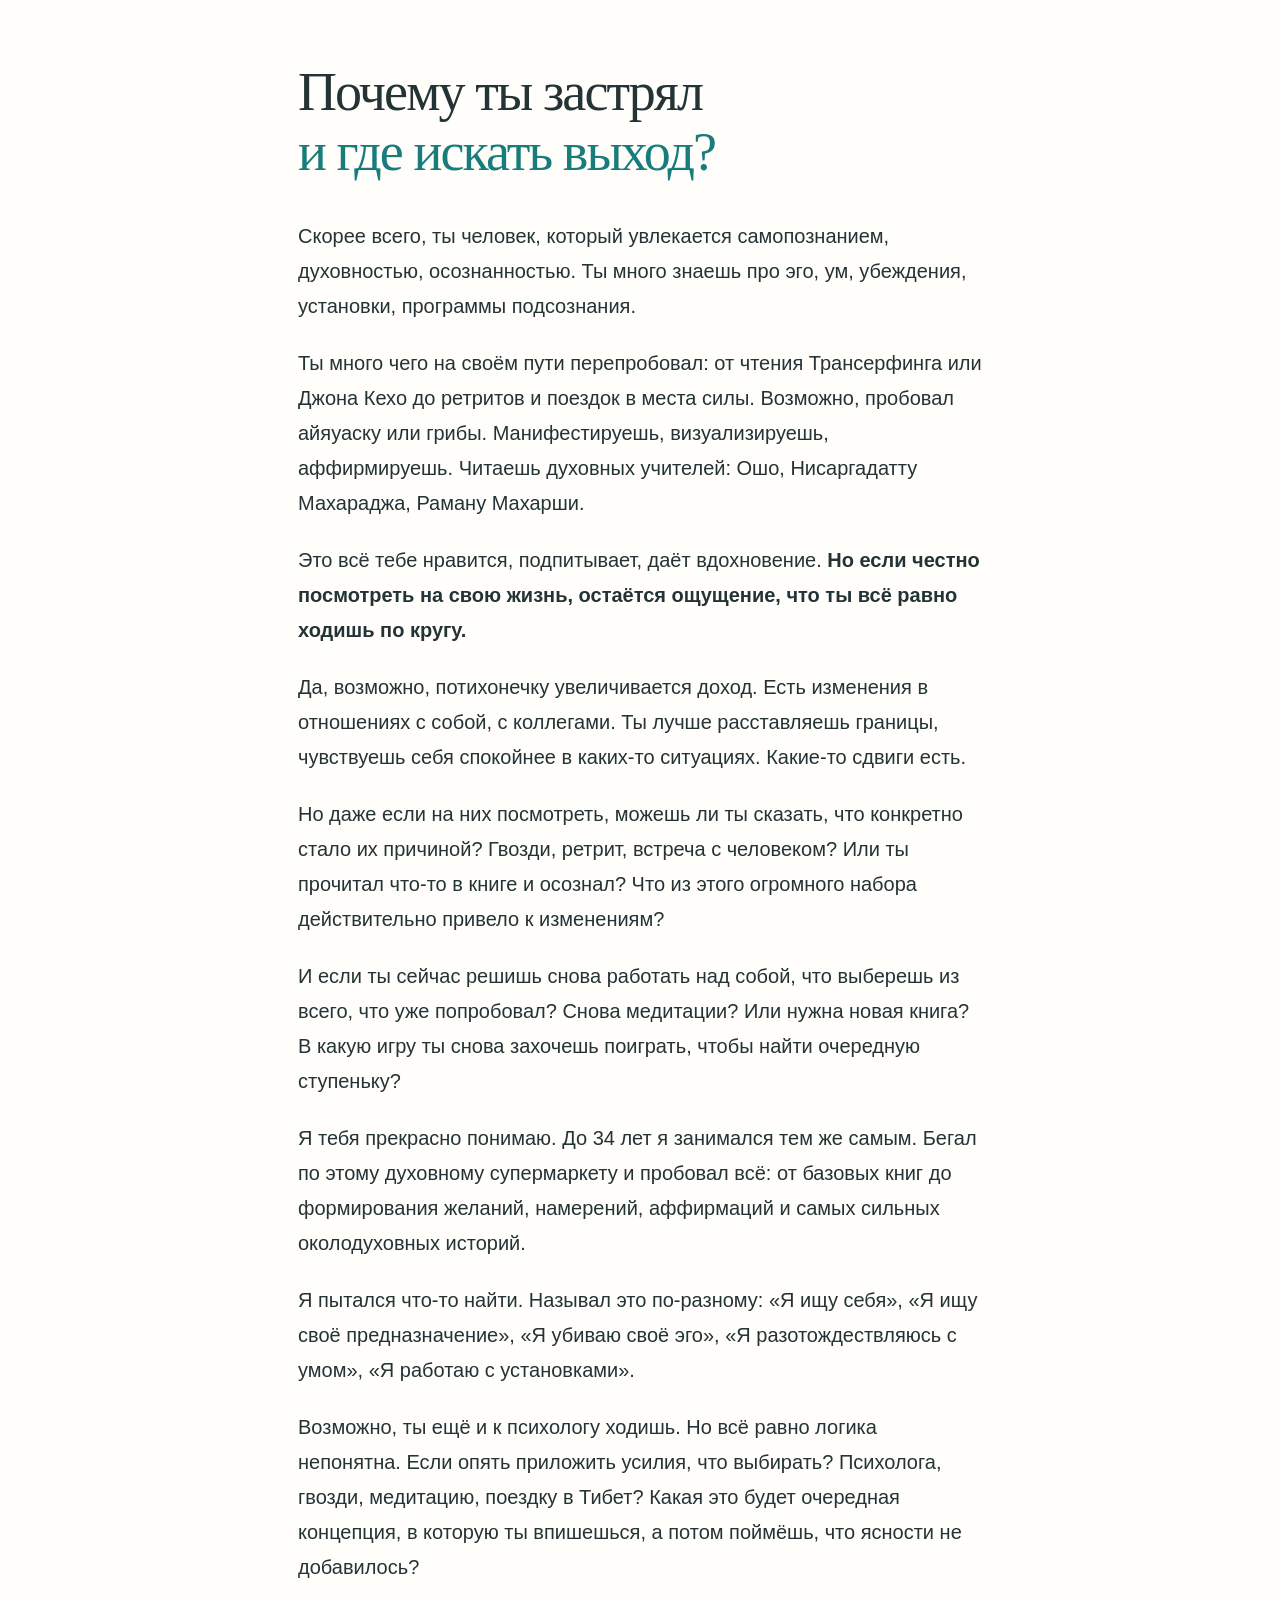
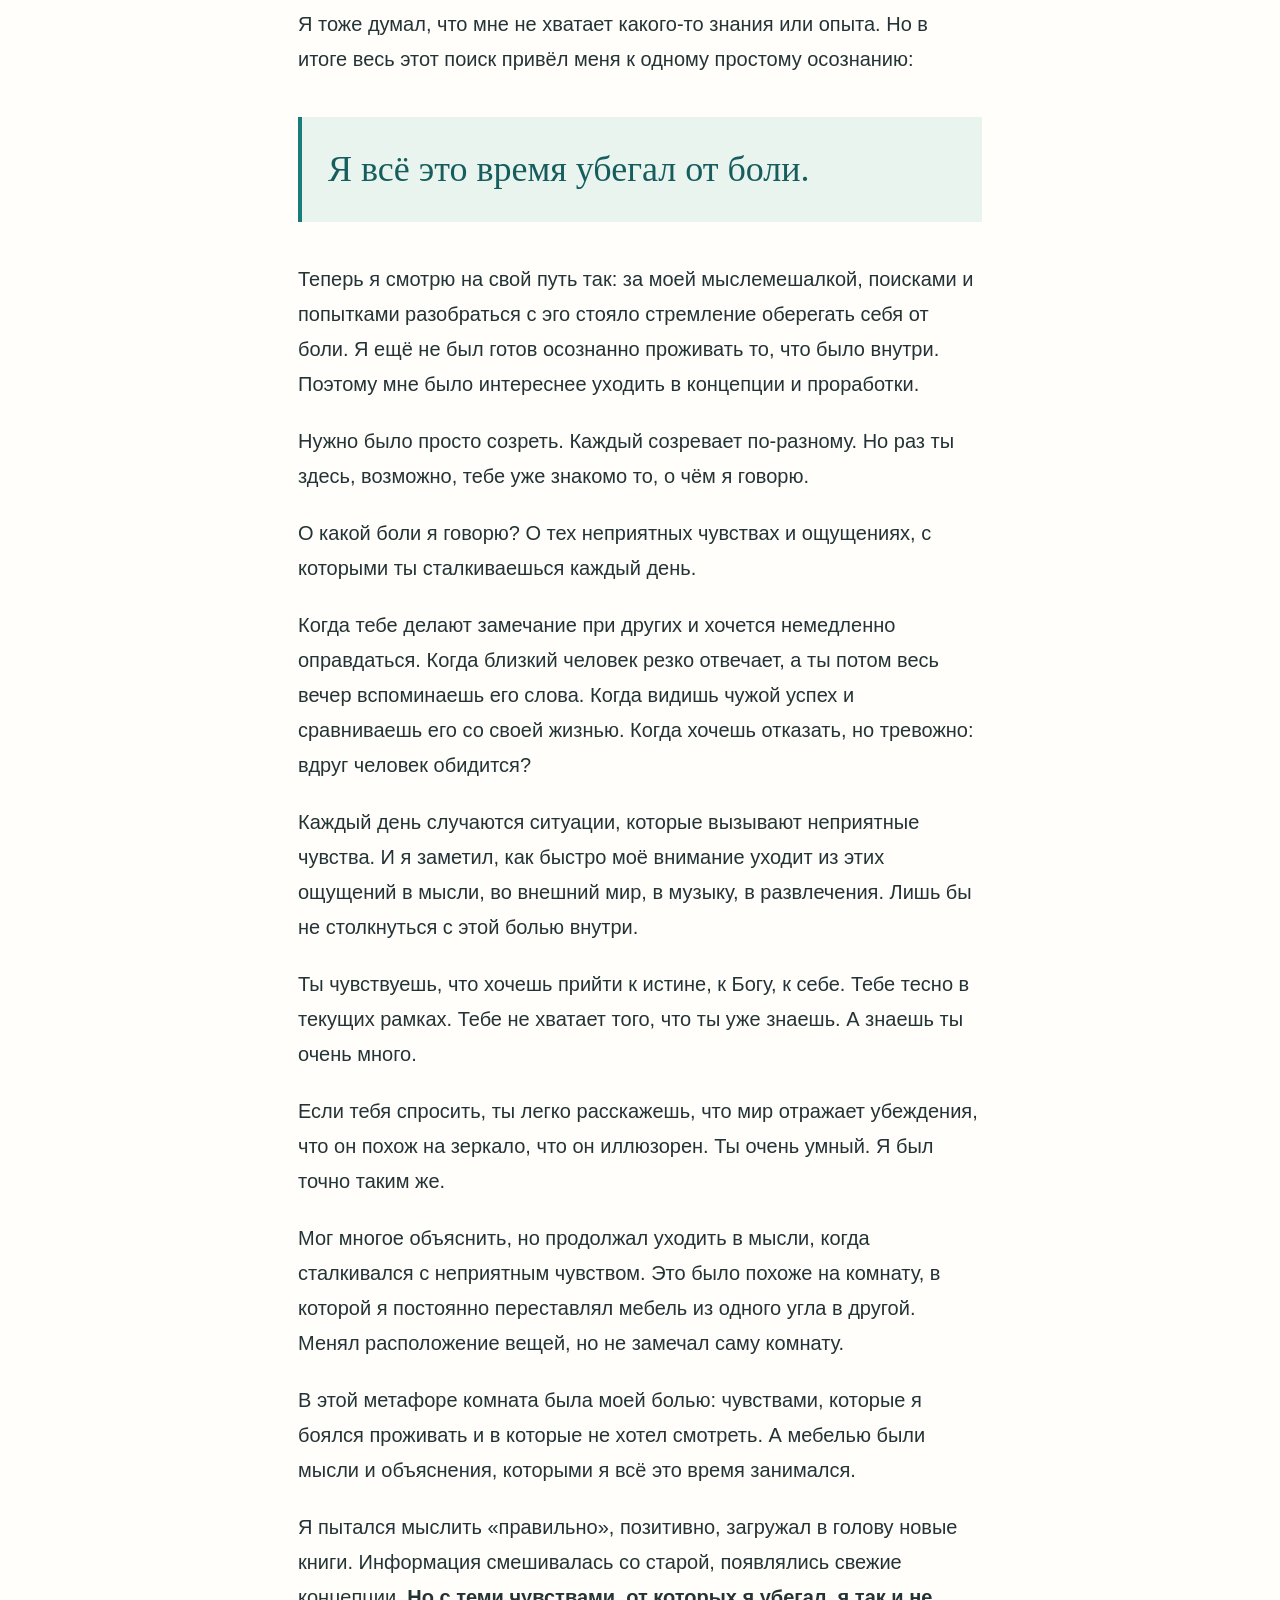
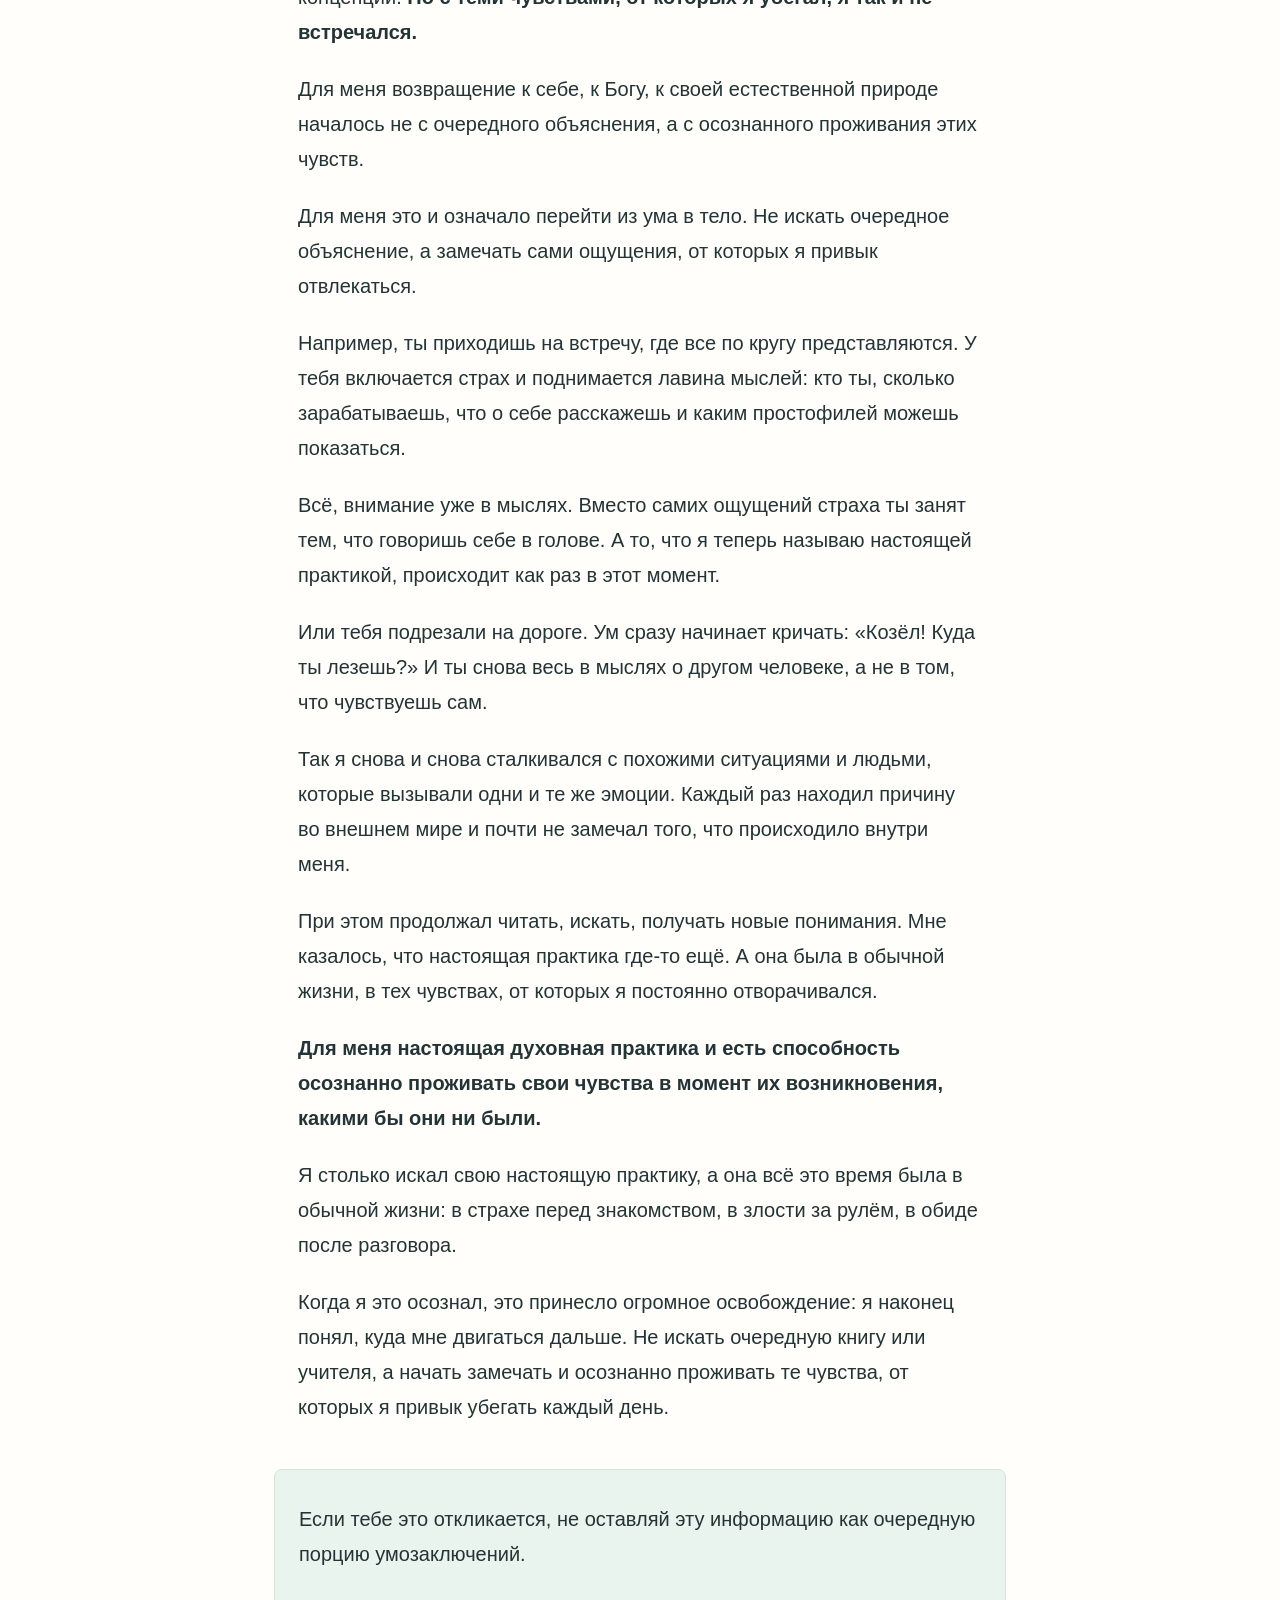
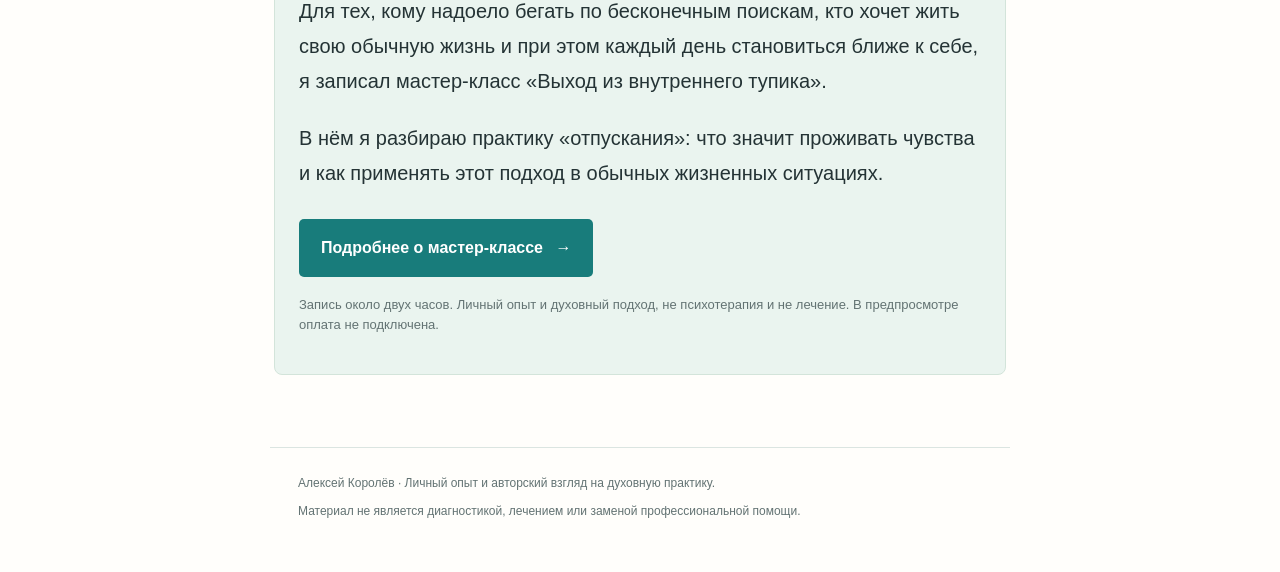
==== commit 35084071: "Apply approved article transitions, add everyday examples and emphasize core realization" ====
--- a/preview/duhovny-tupik/index.html
+++ b/preview/duhovny-tupik/index.html
@@ -1,13 +1,13 @@
 <!doctype html>
 <html lang="ru"><head><meta charset="utf-8"><meta name="viewport" content="width=device-width,initial-scale=1"><meta name="robots" content="noindex,nofollow"><meta name="referrer" content="strict-origin-when-cross-origin"><title>Духовный тупик: почему ты многое знаешь, а жизнь не меняется</title><meta name="description" content="О духовном поиске, привычных поступках и чувствах, которые мы не замечаем в обычной жизни. Личный опыт Алексея Королёва."><style>
-:root{--ink:#243335;--muted:#637373;--accent:#187c7b;--paper:#fffefb;--line:#dbe5e1}*{box-sizing:border-box}html{scroll-behavior:smooth}body{margin:0;background:var(--paper);color:var(--ink);font-family:Arial,Helvetica,sans-serif;-webkit-font-smoothing:antialiased}.review{background:#203436;color:#edf6f3;padding:9px 18px;text-align:center;font-size:12px;line-height:1.5}.masthead{max-width:1040px;margin:auto;padding:24px 30px;border-bottom:1px solid var(--line);display:flex;justify-content:space-between;gap:16px;font-size:13px}.masthead a{color:var(--muted);text-decoration:none}.brand{font-weight:700;letter-spacing:.02em}main{max-width:740px;margin:0 auto;padding:0 28px 72px}.article-header{padding:62px 0 8px}.eyebrow{color:var(--accent);font-size:12px!important;font-weight:700;letter-spacing:.13em;text-transform:uppercase;margin:0 0 20px!important}h1,h2{font-family:Georgia,'Times New Roman',serif;font-weight:400;letter-spacing:-.035em}h1{font-size:54px;line-height:1.12;margin:0 0 28px}h1 em{font-style:normal;color:var(--accent)}.lead{font-size:23px;line-height:1.55;color:#46595a;margin:0 0 30px}.byline{display:flex;align-items:center;gap:12px;font-size:13px;line-height:1.6}.byline strong{display:block;font-size:14px}.byline div>span{color:var(--muted)}.avatar{display:grid;place-items:center;border:1px solid #b7cbc6;width:43px;height:43px;border-radius:50%;font-family:Georgia,serif;flex-shrink:0}section{padding-top:0}h2{font-size:35px;line-height:1.2;margin:24px 0}p,li{font-size:20px;line-height:1.75}p{margin:0 0 22px}strong{font-weight:700}blockquote{margin:34px 0;padding:4px 0 4px 24px;border-left:3px solid var(--accent)}blockquote p{font-family:Georgia,serif;font-size:29px;line-height:1.45;margin:0}.scenes{margin:28px 0;padding:8px 0 0 23px;border-left:1px solid #bbd2cb}.scenes p{font-size:19px}.next-step{margin:44px -24px 0;padding:32px 24px 16px;background:#eaf4ef;border:1px solid #d3e4da;border-radius:8px}.next-step h2{margin-top:0}.next-step ul{padding-left:23px;margin:0 0 24px}.next-step li{margin-bottom:12px}.button{display:inline-block;background:var(--accent);color:#fff;text-decoration:none;border-radius:5px;padding:17px 22px;font-size:16px;line-height:1.5;font-weight:700;margin:6px 0 18px}.button:hover{background:#126362}.button span{margin-left:8px}.cta-note{font-size:13px;line-height:1.6;color:var(--muted)}footer{max-width:740px;margin:0 auto;padding:26px 28px 42px;border-top:1px solid var(--line)}footer p{font-size:12px;line-height:1.65;color:var(--muted);margin:0 0 8px}a:focus-visible{outline:3px solid #d8a054;outline-offset:5px}.skip{position:absolute;left:16px;top:-80px;background:white;padding:12px}.skip:focus{top:12px}h2{scroll-margin-top:20px}@media(max-width:600px){.masthead{padding:19px 22px}.article-header{padding-top:40px}main{padding:0 22px 46px}h1{font-size:38px;line-height:1.16}.lead{font-size:21px}p,li{font-size:18px;line-height:1.75}h2{font-size:30px}.byline{font-size:12px}.scenes{padding-left:17px}.scenes p{font-size:18px}blockquote{padding-left:18px;margin:28px 0}blockquote p{font-size:25px}.next-step{margin:36px -8px 0;padding:26px 18px 12px}.button{width:100%;text-align:center;font-size:15px}footer{padding-left:22px;padding-right:22px}}@media(prefers-reduced-motion:reduce){html{scroll-behavior:auto}}
+:root{--ink:#243335;--muted:#637373;--accent:#187c7b;--paper:#fffefb;--line:#dbe5e1}*{box-sizing:border-box}html{scroll-behavior:smooth}body{margin:0;background:var(--paper);color:var(--ink);font-family:Arial,Helvetica,sans-serif;-webkit-font-smoothing:antialiased}.review{background:#203436;color:#edf6f3;padding:9px 18px;text-align:center;font-size:12px;line-height:1.5}.masthead{max-width:1040px;margin:auto;padding:24px 30px;border-bottom:1px solid var(--line);display:flex;justify-content:space-between;gap:16px;font-size:13px}.masthead a{color:var(--muted);text-decoration:none}.brand{font-weight:700;letter-spacing:.02em}main{max-width:740px;margin:0 auto;padding:0 28px 72px}.article-header{padding:62px 0 8px}.eyebrow{color:var(--accent);font-size:12px!important;font-weight:700;letter-spacing:.13em;text-transform:uppercase;margin:0 0 20px!important}h1,h2{font-family:Georgia,'Times New Roman',serif;font-weight:400;letter-spacing:-.035em}h1{font-size:54px;line-height:1.12;margin:0 0 28px}h1 em{font-style:normal;color:var(--accent)}.lead{font-size:23px;line-height:1.55;color:#46595a;margin:0 0 30px}.byline{display:flex;align-items:center;gap:12px;font-size:13px;line-height:1.6}.byline strong{display:block;font-size:14px}.byline div>span{color:var(--muted)}.avatar{display:grid;place-items:center;border:1px solid #b7cbc6;width:43px;height:43px;border-radius:50%;font-family:Georgia,serif;flex-shrink:0}section{padding-top:0}h2{font-size:35px;line-height:1.2;margin:24px 0}p,li{font-size:20px;line-height:1.75}p{margin:0 0 22px}strong{font-weight:700}blockquote{margin:40px 0;padding:28px 26px;border-left:4px solid var(--accent);background:#eaf4ef}blockquote p{font-family:Georgia,serif;font-size:36px;line-height:1.35;color:#165e5d;margin:0}.scenes{margin:28px 0;padding:8px 0 0 23px;border-left:1px solid #bbd2cb}.scenes p{font-size:19px}.next-step{margin:44px -24px 0;padding:32px 24px 16px;background:#eaf4ef;border:1px solid #d3e4da;border-radius:8px}.next-step h2{margin-top:0}.next-step ul{padding-left:23px;margin:0 0 24px}.next-step li{margin-bottom:12px}.button{display:inline-block;background:var(--accent);color:#fff;text-decoration:none;border-radius:5px;padding:17px 22px;font-size:16px;line-height:1.5;font-weight:700;margin:6px 0 18px}.button:hover{background:#126362}.button span{margin-left:8px}.cta-note{font-size:13px;line-height:1.6;color:var(--muted)}footer{max-width:740px;margin:0 auto;padding:26px 28px 42px;border-top:1px solid var(--line)}footer p{font-size:12px;line-height:1.65;color:var(--muted);margin:0 0 8px}a:focus-visible{outline:3px solid #d8a054;outline-offset:5px}.skip{position:absolute;left:16px;top:-80px;background:white;padding:12px}.skip:focus{top:12px}h2{scroll-margin-top:20px}@media(max-width:600px){.masthead{padding:19px 22px}.article-header{padding-top:40px}main{padding:0 22px 46px}h1{font-size:38px;line-height:1.16}.lead{font-size:21px}p,li{font-size:18px;line-height:1.75}h2{font-size:30px}.byline{font-size:12px}.scenes{padding-left:17px}.scenes p{font-size:18px}blockquote{padding:23px 18px;margin:32px 0}blockquote p{font-size:30px}.next-step{margin:36px -8px 0;padding:26px 18px 12px}.button{width:100%;text-align:center;font-size:15px}footer{padding-left:22px;padding-right:22px}}@media(prefers-reduced-motion:reduce){html{scroll-behavior:auto}}
 </style></head><body><a class="skip" href="#article">Перейти к статье</a><main><article id="article"><header class="article-header">
 <h1>Почему ты застрял<br><em>и где искать выход?</em></h1>
 </header>
 <section>
 <p>Скорее всего, ты человек, который увлекается самопознанием, духовностью, осознанностью. Ты много знаешь про эго, ум, убеждения, установки, программы подсознания.</p>
 <p>Ты много чего на своём пути перепробовал: от чтения Трансерфинга или Джона Кехо до ретритов и поездок в места силы. Возможно, пробовал айяуаску или грибы. Манифестируешь, визуализируешь, аффирмируешь. Читаешь духовных учителей: Ошо, Нисаргадатту Махараджа, Раману Махарши.</p>
-<p>Это всё тебе нравится, подпитывает, даёт вдохновение. <strong>Но если честно посмотреть на свою жизнь, глобально ничего не меняется.</strong></p>
+<p>Это всё тебе нравится, подпитывает, даёт вдохновение. <strong>Но если честно посмотреть на свою жизнь, остаётся ощущение, что ты всё равно ходишь по кругу.</strong></p>
 <p>Да, возможно, потихонечку увеличивается доход. Есть изменения в отношениях с собой, с коллегами. Ты лучше расставляешь границы, чувствуешь себя спокойнее в каких-то ситуациях. Какие-то сдвиги есть.</p>
 <p>Но даже если на них посмотреть, можешь ли ты сказать, что конкретно стало их причиной? Гвозди, ретрит, встреча с человеком? Или ты прочитал что-то в книге и осознал? Что из этого огромного набора действительно привело к изменениям?</p>
 <p>И если ты сейчас решишь снова работать над собой, что выберешь из всего, что уже попробовал? Снова медитации? Или нужна новая книга? В какую игру ты снова захочешь поиграть, чтобы найти очередную ступеньку?</p>
@@ -16,31 +16,32 @@
 <p>Возможно, ты ещё и к психологу ходишь. Но всё равно логика непонятна. Если опять приложить усилия, что выбирать? Психолога, гвозди, медитацию, поездку в Тибет? Какая это будет очередная концепция, в которую ты впишешься, а потом поймёшь, что ясности не добавилось?</p>
 </section>
 <section>
-<p>Для меня всё оказалось гораздо проще, чем я представлял.</p>
-<p>Все эти концепции, книги, духовные учителя и путешествия в итоге подготовили меня к одному простому осознанию:</p>
+<p>Я тоже думал, что мне не хватает какого-то знания или опыта. Но в итоге весь этот поиск привёл меня к одному простому осознанию:</p>
 <blockquote><p>Я всё это время убегал от боли.</p></blockquote>
 <p>Теперь я смотрю на свой путь так: за моей мыслемешалкой, поисками и попытками разобраться с эго стояло стремление оберегать себя от боли. Я ещё не был готов осознанно проживать то, что было внутри. Поэтому мне было интереснее уходить в концепции и проработки.</p>
 <p>Нужно было просто созреть. Каждый созревает по-разному. Но раз ты здесь, возможно, тебе уже знакомо то, о чём я говорю.</p>
 </section>
 <section>
-<p>Здесь я называю болью чувства и ощущения, которые возникают внутри при столкновении с определёнными обстоятельствами.</p>
-<p>Эти обстоятельства происходят где угодно: на работе, дома, в отношениях с близкими, с родителями, с детьми, с коллегами, на дороге за рулём.</p>
+<p>О какой боли я говорю? О тех неприятных чувствах и ощущениях, с которыми ты сталкиваешься каждый день.</p>
+<p>Когда тебе делают замечание при других и хочется немедленно оправдаться. Когда близкий человек резко отвечает, а ты потом весь вечер вспоминаешь его слова. Когда видишь чужой успех и сравниваешь его со своей жизнью. Когда хочешь отказать, но тревожно: вдруг человек обидится?</p>
 <p>Каждый день случаются ситуации, которые вызывают неприятные чувства. И я заметил, как быстро моё внимание уходит из этих ощущений в мысли, во внешний мир, в музыку, в развлечения. Лишь бы не столкнуться с этой болью внутри.</p>
 <p>Ты чувствуешь, что хочешь прийти к истине, к Богу, к себе. Тебе тесно в текущих рамках. Тебе не хватает того, что ты уже знаешь. А знаешь ты очень много.</p>
 <p>Если тебя спросить, ты легко расскажешь, что мир отражает убеждения, что он похож на зеркало, что он иллюзорен. Ты очень умный. Я был точно таким же.</p>
-<p>Но сами по себе эти знания не давали мне того, что я искал. Это было похоже на комнату, в которой я переставлял мебель из одного угла в другой. Менял расположение вещей, но не замечал саму комнату.</p>
+<p>Мог многое объяснить, но продолжал уходить в мысли, когда сталкивался с неприятным чувством. Это было похоже на комнату, в которой я постоянно переставлял мебель из одного угла в другой. Менял расположение вещей, но не замечал саму комнату.</p>
 <p>В этой метафоре комната была моей болью: чувствами, которые я боялся проживать и в которые не хотел смотреть. А мебелью были мысли и объяснения, которыми я всё это время занимался.</p>
 <p>Я пытался мыслить «правильно», позитивно, загружал в голову новые книги. Информация смешивалась со старой, появлялись свежие концепции. <strong>Но с теми чувствами, от которых я убегал, я так и не встречался.</strong></p>
 <p>Для меня возвращение к себе, к Богу, к своей естественной природе началось не с очередного объяснения, а с осознанного проживания этих чувств.</p>
 </section>
 <section>
-<p>Вот что я имею в виду. Ты приходишь на встречу, где все по кругу представляются. У тебя включается страх и поднимается лавина мыслей: кто ты, сколько зарабатываешь, что о себе расскажешь и каким простофилей можешь показаться.</p>
+<p>Для меня это и означало перейти из ума в тело. Не искать очередное объяснение, а замечать сами ощущения, от которых я привык отвлекаться.</p>
+<p>Например, ты приходишь на встречу, где все по кругу представляются. У тебя включается страх и поднимается лавина мыслей: кто ты, сколько зарабатываешь, что о себе расскажешь и каким простофилей можешь показаться.</p>
 <p>Всё, внимание уже в мыслях. Вместо самих ощущений страха ты занят тем, что говоришь себе в голове. А то, что я теперь называю настоящей практикой, происходит как раз в этот момент.</p>
 <p>Или тебя подрезали на дороге. Ум сразу начинает кричать: «Козёл! Куда ты лезешь?» И ты снова весь в мыслях о другом человеке, а не в том, что чувствуешь сам.</p>
 <p>Так я снова и снова сталкивался с похожими ситуациями и людьми, которые вызывали одни и те же эмоции. Каждый раз находил причину во внешнем мире и почти не замечал того, что происходило внутри меня.</p>
 <p>При этом продолжал читать, искать, получать новые понимания. Мне казалось, что настоящая практика где-то ещё. А она была в обычной жизни, в тех чувствах, от которых я постоянно отворачивался.</p>
 <p><strong>Для меня настоящая духовная практика и есть способность осознанно проживать свои чувства в момент их возникновения, какими бы они ни были.</strong></p>
-<p>Когда я это осознал, это принесло огромное освобождение. Не нужно было искать ещё одну концепцию. Важно было перестать пропускать то, с чем я сталкиваюсь каждый день.</p>
+<p>Я столько искал свою настоящую практику, а она всё это время была в обычной жизни: в страхе перед знакомством, в злости за рулём, в обиде после разговора.</p>
+<p>Когда я это осознал, это принесло огромное освобождение: я наконец понял, куда мне двигаться дальше. Не искать очередную книгу или учителя, а начать замечать и осознанно проживать те чувства, от которых я привык убегать каждый день.</p>
 </section>
 <section class="next-step" id="next">
 <p>Если тебе это откликается, не оставляй эту информацию как очередную порцию умозаключений.</p>
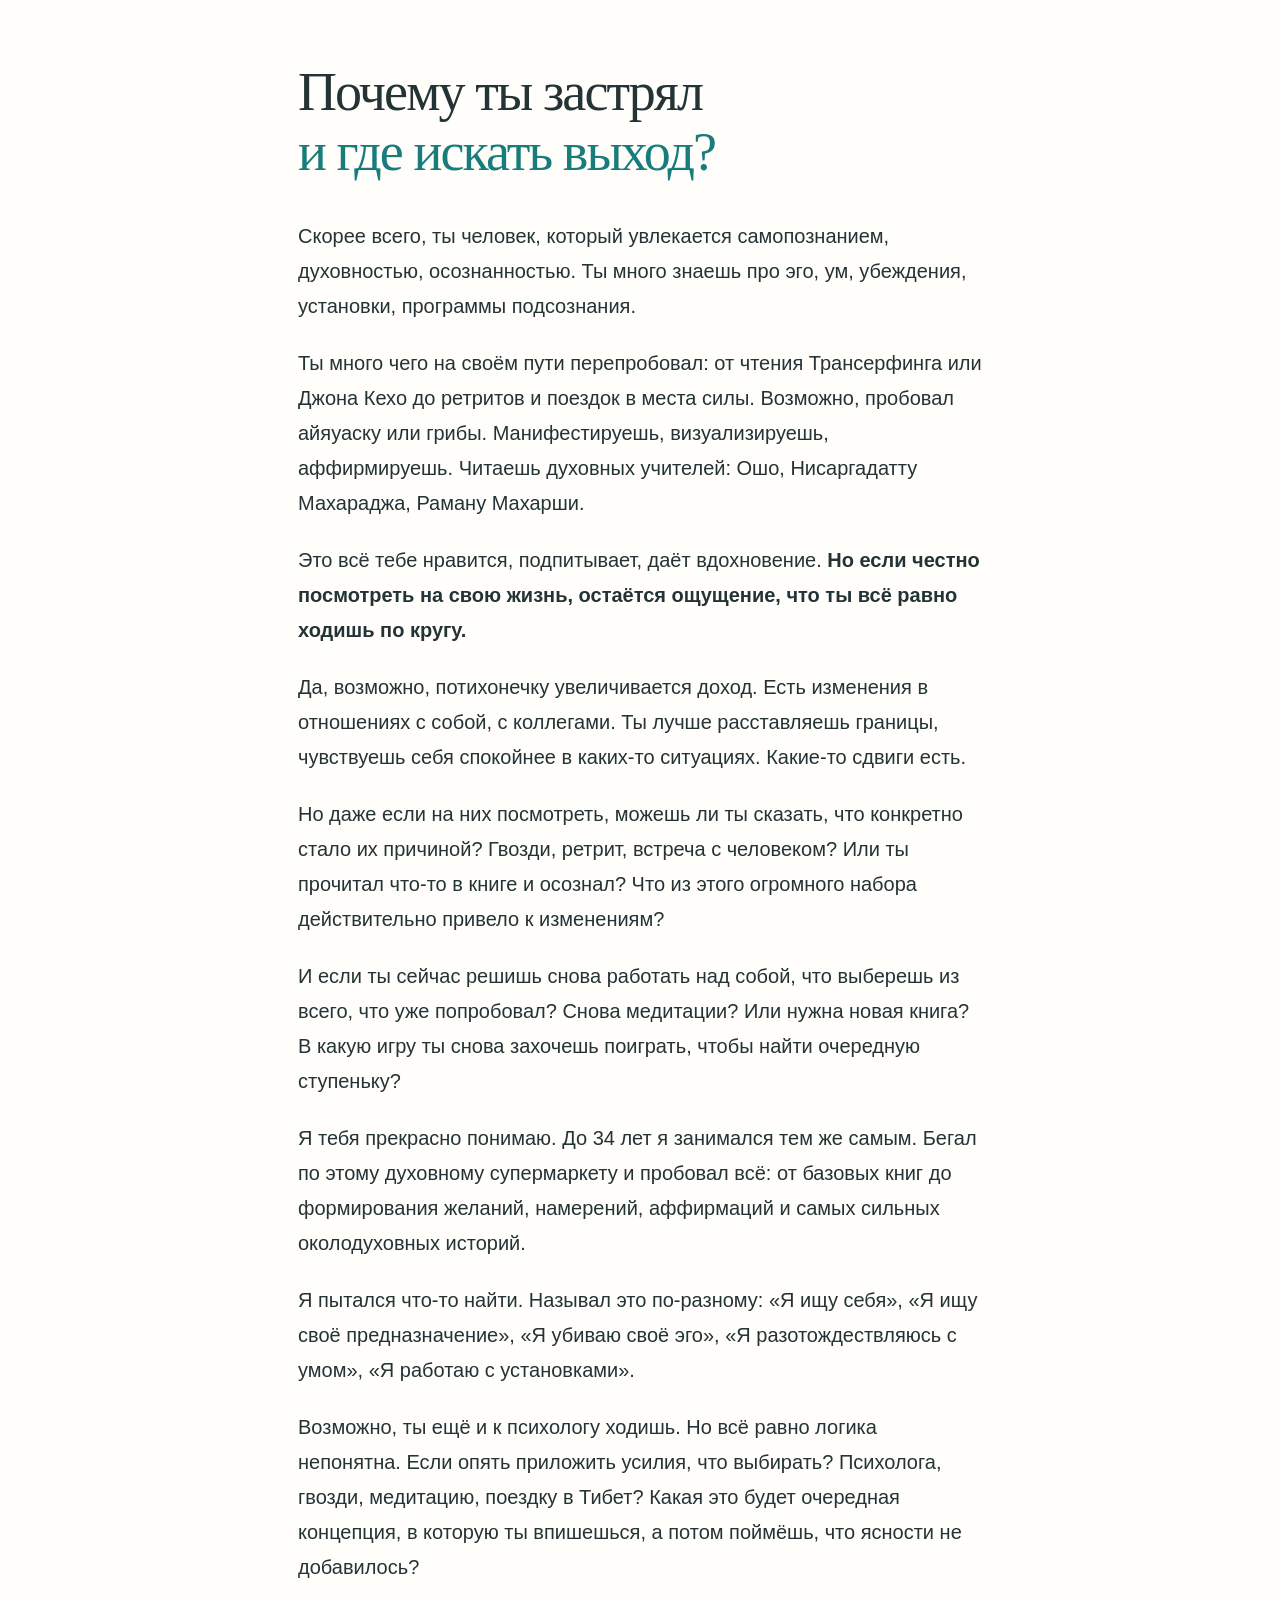
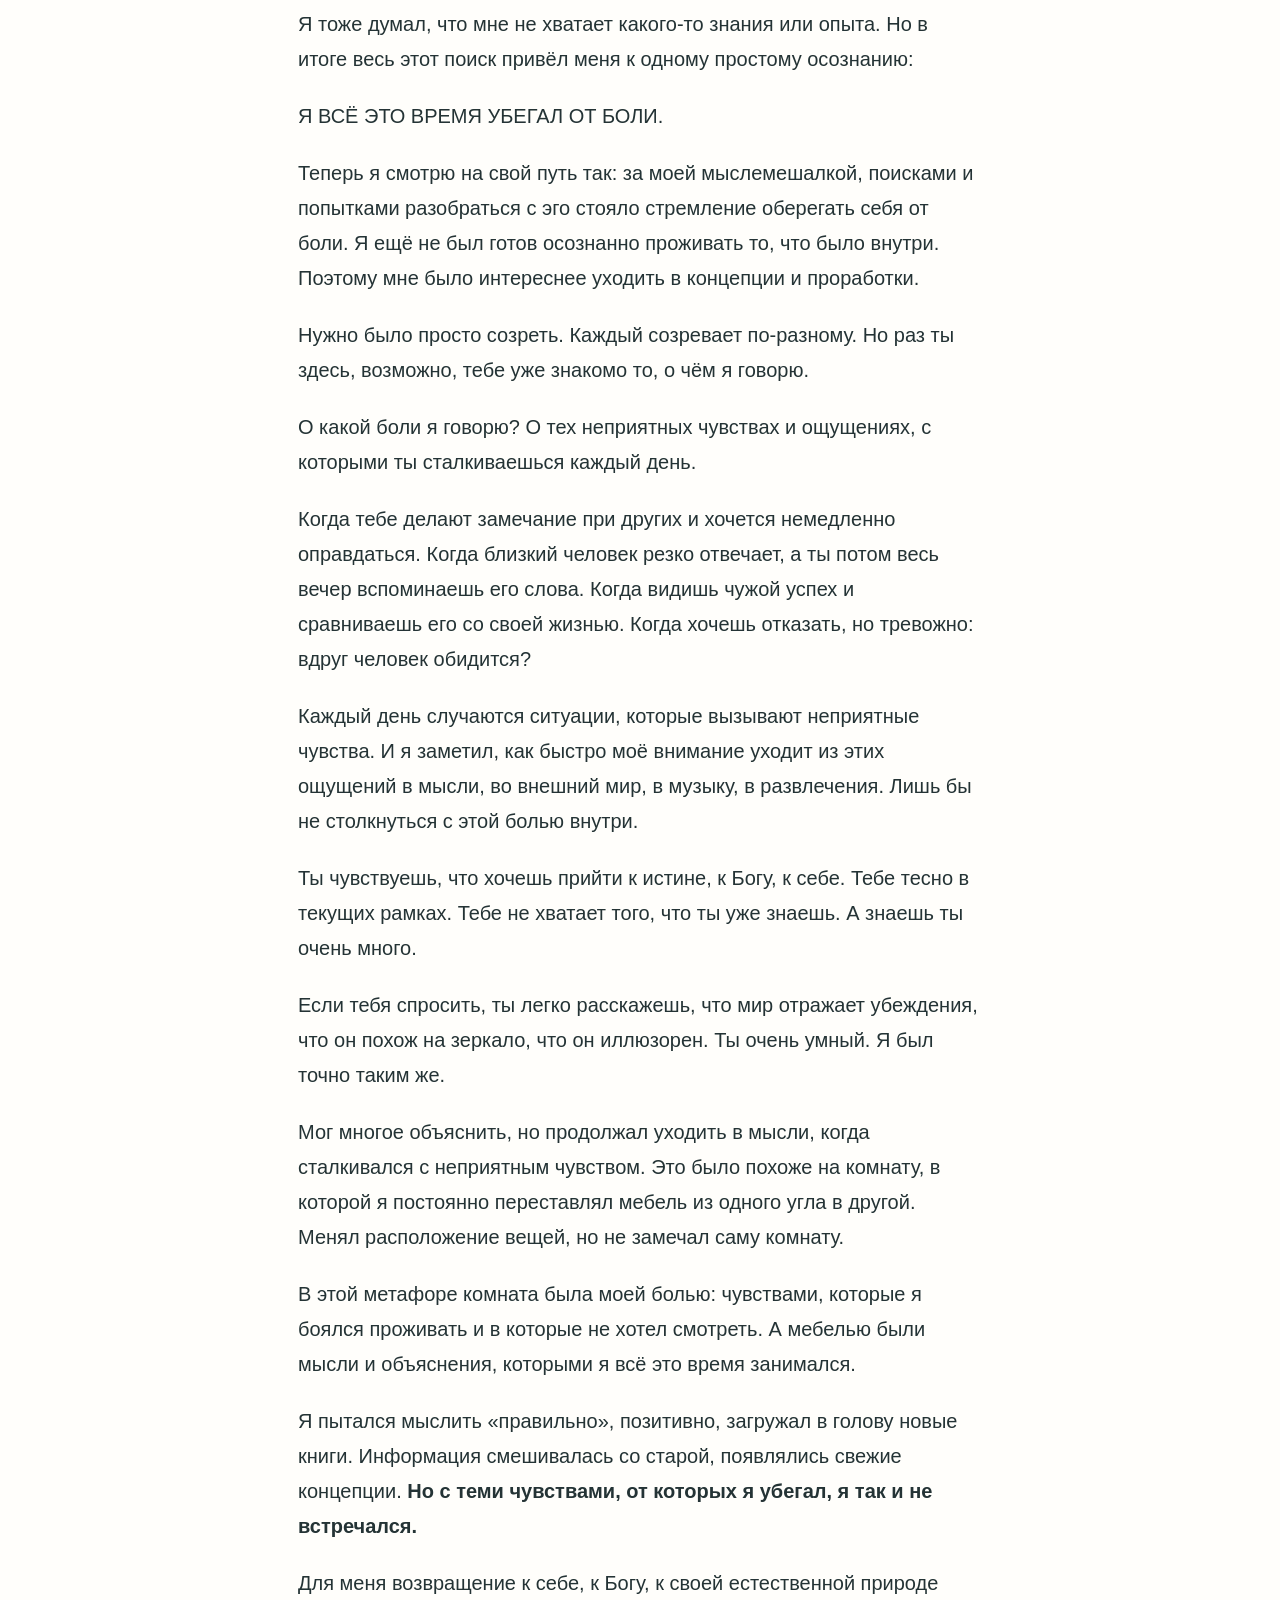
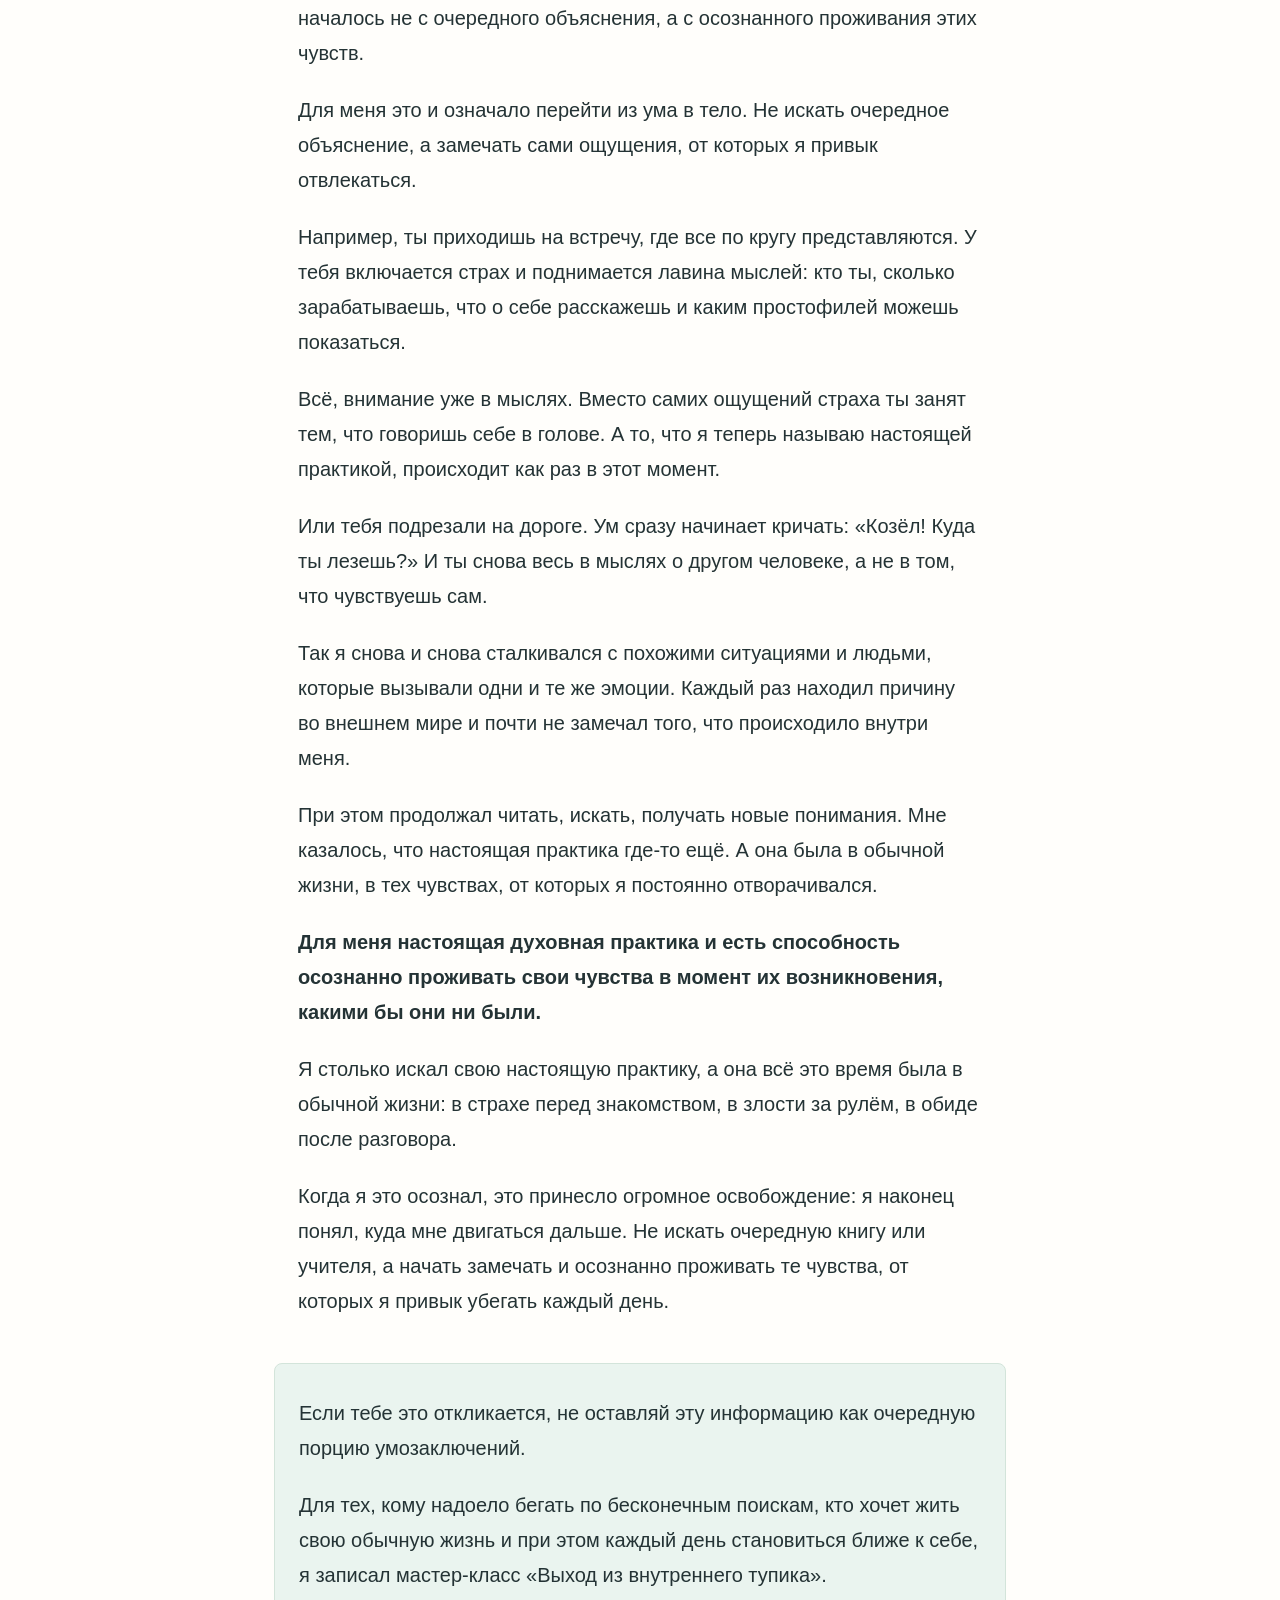
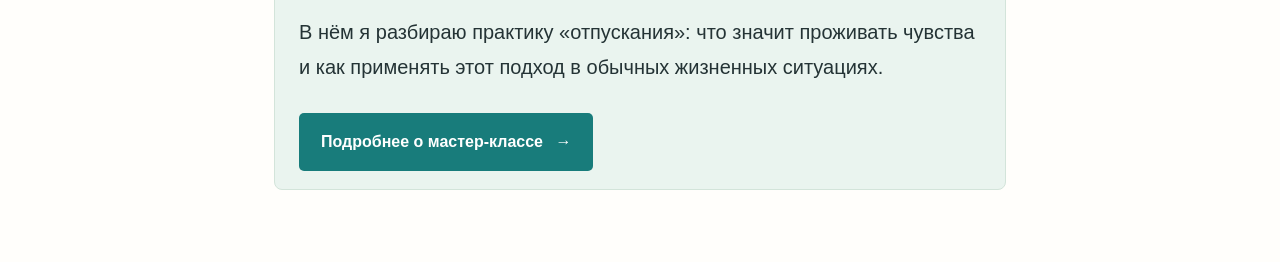
==== commit d437d8bb: "Use plain uppercase key phrase and end article at masterclass button" ====
--- a/preview/duhovny-tupik/index.html
+++ b/preview/duhovny-tupik/index.html
@@ -1,6 +1,8 @@
 <!doctype html>
 <html lang="ru"><head><meta charset="utf-8"><meta name="viewport" content="width=device-width,initial-scale=1"><meta name="robots" content="noindex,nofollow"><meta name="referrer" content="strict-origin-when-cross-origin"><title>Духовный тупик: почему ты многое знаешь, а жизнь не меняется</title><meta name="description" content="О духовном поиске, привычных поступках и чувствах, которые мы не замечаем в обычной жизни. Личный опыт Алексея Королёва."><style>
 :root{--ink:#243335;--muted:#637373;--accent:#187c7b;--paper:#fffefb;--line:#dbe5e1}*{box-sizing:border-box}html{scroll-behavior:smooth}body{margin:0;background:var(--paper);color:var(--ink);font-family:Arial,Helvetica,sans-serif;-webkit-font-smoothing:antialiased}.review{background:#203436;color:#edf6f3;padding:9px 18px;text-align:center;font-size:12px;line-height:1.5}.masthead{max-width:1040px;margin:auto;padding:24px 30px;border-bottom:1px solid var(--line);display:flex;justify-content:space-between;gap:16px;font-size:13px}.masthead a{color:var(--muted);text-decoration:none}.brand{font-weight:700;letter-spacing:.02em}main{max-width:740px;margin:0 auto;padding:0 28px 72px}.article-header{padding:62px 0 8px}.eyebrow{color:var(--accent);font-size:12px!important;font-weight:700;letter-spacing:.13em;text-transform:uppercase;margin:0 0 20px!important}h1,h2{font-family:Georgia,'Times New Roman',serif;font-weight:400;letter-spacing:-.035em}h1{font-size:54px;line-height:1.12;margin:0 0 28px}h1 em{font-style:normal;color:var(--accent)}.lead{font-size:23px;line-height:1.55;color:#46595a;margin:0 0 30px}.byline{display:flex;align-items:center;gap:12px;font-size:13px;line-height:1.6}.byline strong{display:block;font-size:14px}.byline div>span{color:var(--muted)}.avatar{display:grid;place-items:center;border:1px solid #b7cbc6;width:43px;height:43px;border-radius:50%;font-family:Georgia,serif;flex-shrink:0}section{padding-top:0}h2{font-size:35px;line-height:1.2;margin:24px 0}p,li{font-size:20px;line-height:1.75}p{margin:0 0 22px}strong{font-weight:700}blockquote{margin:40px 0;padding:28px 26px;border-left:4px solid var(--accent);background:#eaf4ef}blockquote p{font-family:Georgia,serif;font-size:36px;line-height:1.35;color:#165e5d;margin:0}.scenes{margin:28px 0;padding:8px 0 0 23px;border-left:1px solid #bbd2cb}.scenes p{font-size:19px}.next-step{margin:44px -24px 0;padding:32px 24px 16px;background:#eaf4ef;border:1px solid #d3e4da;border-radius:8px}.next-step h2{margin-top:0}.next-step ul{padding-left:23px;margin:0 0 24px}.next-step li{margin-bottom:12px}.button{display:inline-block;background:var(--accent);color:#fff;text-decoration:none;border-radius:5px;padding:17px 22px;font-size:16px;line-height:1.5;font-weight:700;margin:6px 0 18px}.button:hover{background:#126362}.button span{margin-left:8px}.cta-note{font-size:13px;line-height:1.6;color:var(--muted)}footer{max-width:740px;margin:0 auto;padding:26px 28px 42px;border-top:1px solid var(--line)}footer p{font-size:12px;line-height:1.65;color:var(--muted);margin:0 0 8px}a:focus-visible{outline:3px solid #d8a054;outline-offset:5px}.skip{position:absolute;left:16px;top:-80px;background:white;padding:12px}.skip:focus{top:12px}h2{scroll-margin-top:20px}@media(max-width:600px){.masthead{padding:19px 22px}.article-header{padding-top:40px}main{padding:0 22px 46px}h1{font-size:38px;line-height:1.16}.lead{font-size:21px}p,li{font-size:18px;line-height:1.75}h2{font-size:30px}.byline{font-size:12px}.scenes{padding-left:17px}.scenes p{font-size:18px}blockquote{padding:23px 18px;margin:32px 0}blockquote p{font-size:30px}.next-step{margin:36px -8px 0;padding:26px 18px 12px}.button{width:100%;text-align:center;font-size:15px}footer{padding-left:22px;padding-right:22px}}@media(prefers-reduced-motion:reduce){html{scroll-behavior:auto}}
+
+.next-step{padding-bottom:0}
 </style></head><body><a class="skip" href="#article">Перейти к статье</a><main><article id="article"><header class="article-header">
 <h1>Почему ты застрял<br><em>и где искать выход?</em></h1>
 </header>
@@ -17,7 +19,7 @@
 </section>
 <section>
 <p>Я тоже думал, что мне не хватает какого-то знания или опыта. Но в итоге весь этот поиск привёл меня к одному простому осознанию:</p>
-<blockquote><p>Я всё это время убегал от боли.</p></blockquote>
+<p>Я ВСЁ ЭТО ВРЕМЯ УБЕГАЛ ОТ БОЛИ.</p>
 <p>Теперь я смотрю на свой путь так: за моей мыслемешалкой, поисками и попытками разобраться с эго стояло стремление оберегать себя от боли. Я ещё не был готов осознанно проживать то, что было внутри. Поэтому мне было интереснее уходить в концепции и проработки.</p>
 <p>Нужно было просто созреть. Каждый созревает по-разному. Но раз ты здесь, возможно, тебе уже знакомо то, о чём я говорю.</p>
 </section>
@@ -48,6 +50,5 @@
 <p>Для тех, кому надоело бегать по бесконечным поискам, кто хочет жить свою обычную жизнь и при этом каждый день становиться ближе к себе, я записал мастер-класс «Выход из внутреннего тупика».</p>
 <p>В нём я разбираю практику «отпускания»: что значит проживать чувства и как применять этот подход в обычных жизненных ситуациях.</p>
 <a class="button" href="https://egotest.ru/preview/master-class/">Подробнее о мастер-классе <span aria-hidden="true">→</span></a>
-<p class="cta-note">Запись около двух часов. Личный опыт и духовный подход, не психотерапия и не лечение. В предпросмотре оплата не подключена.</p>
 </section>
-</article></main><footer><p>Алексей Королёв · Личный опыт и авторский взгляд на духовную практику.</p><p>Материал не является диагностикой, лечением или заменой профессиональной помощи.</p></footer></body></html>+</article></main></body></html>
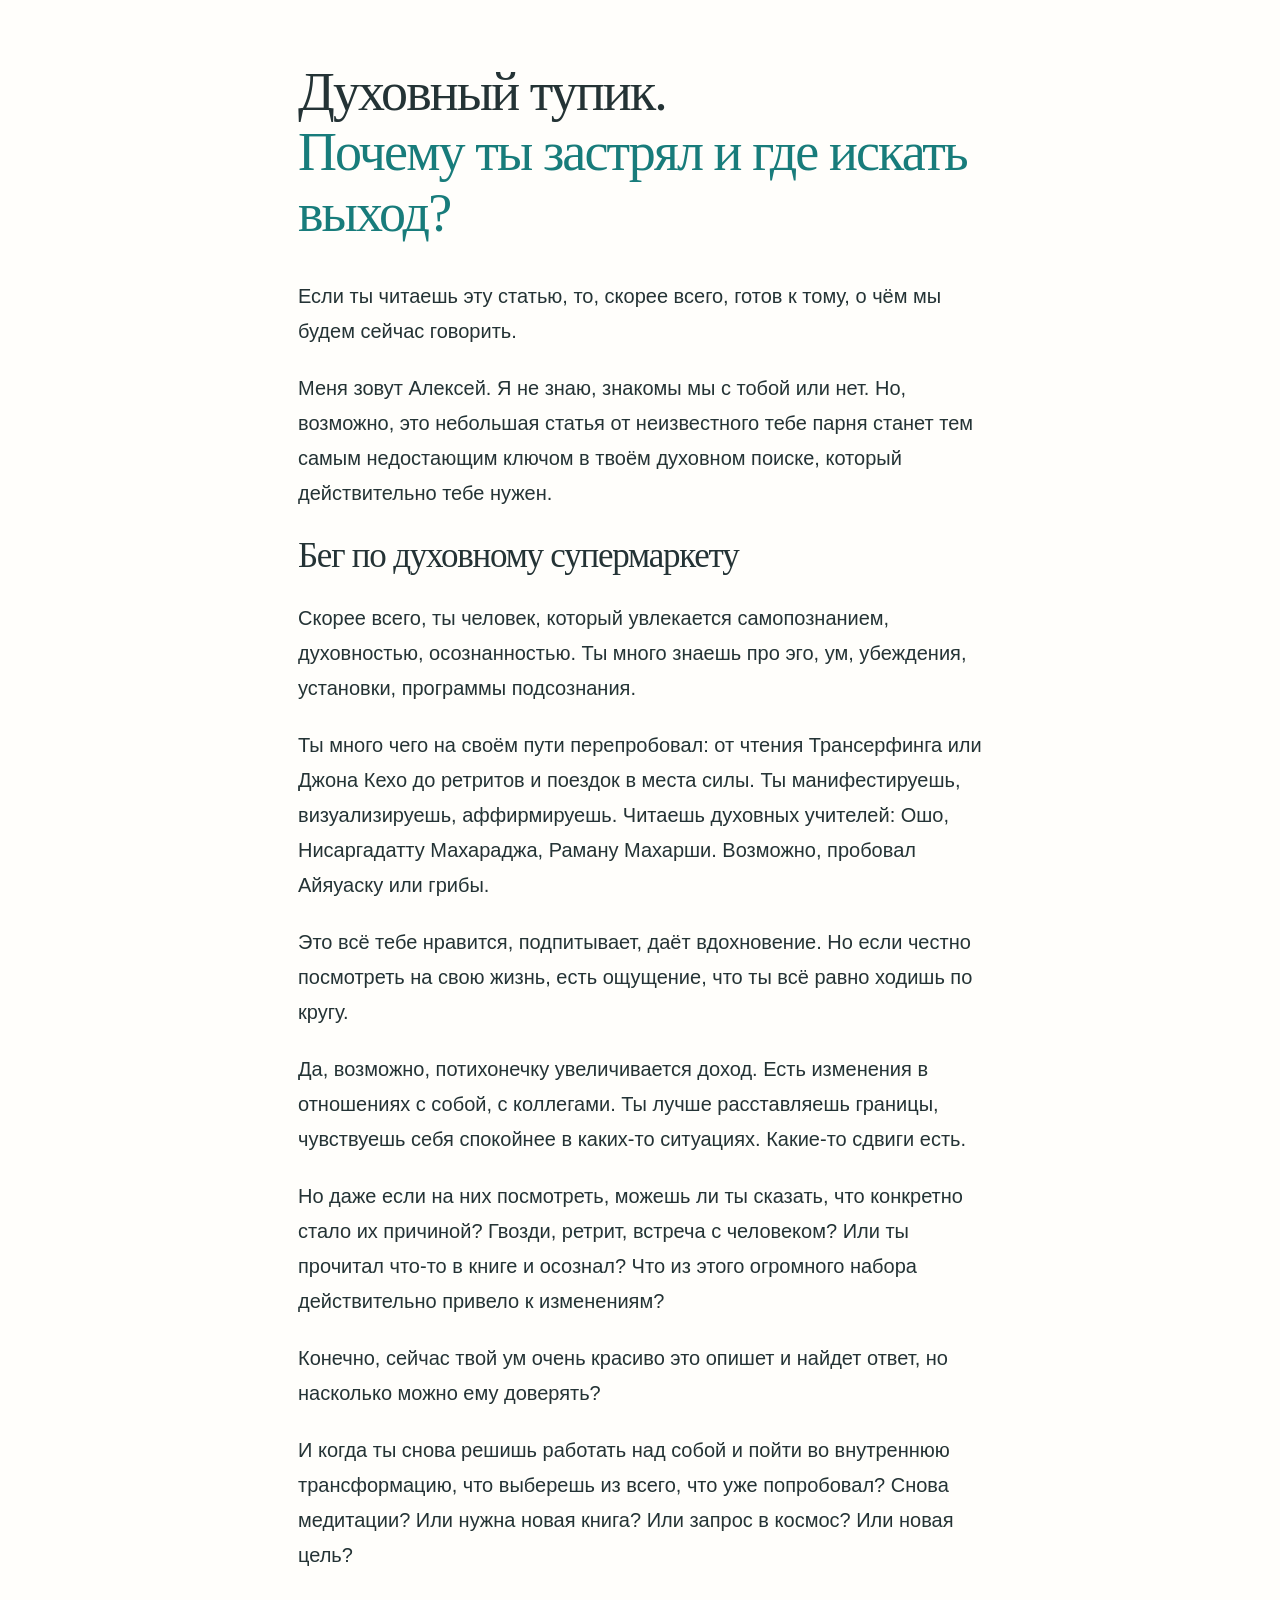
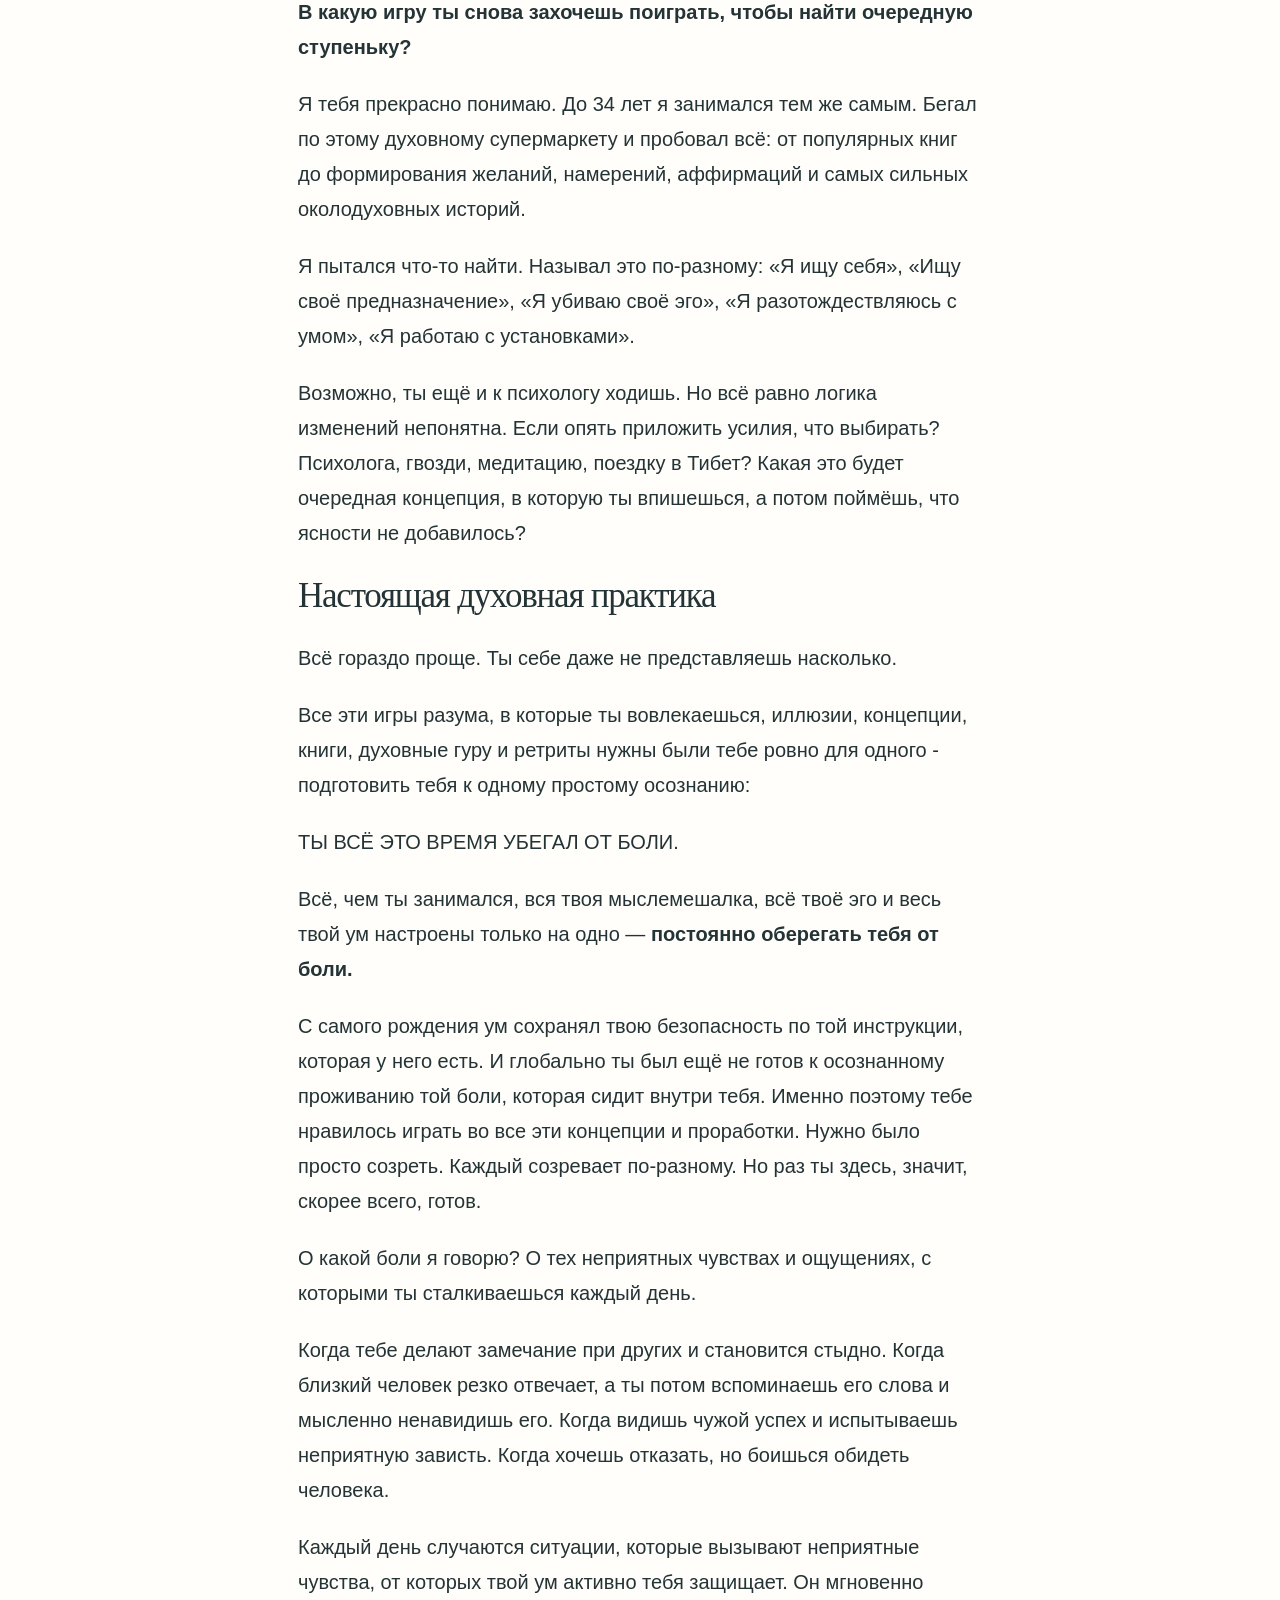
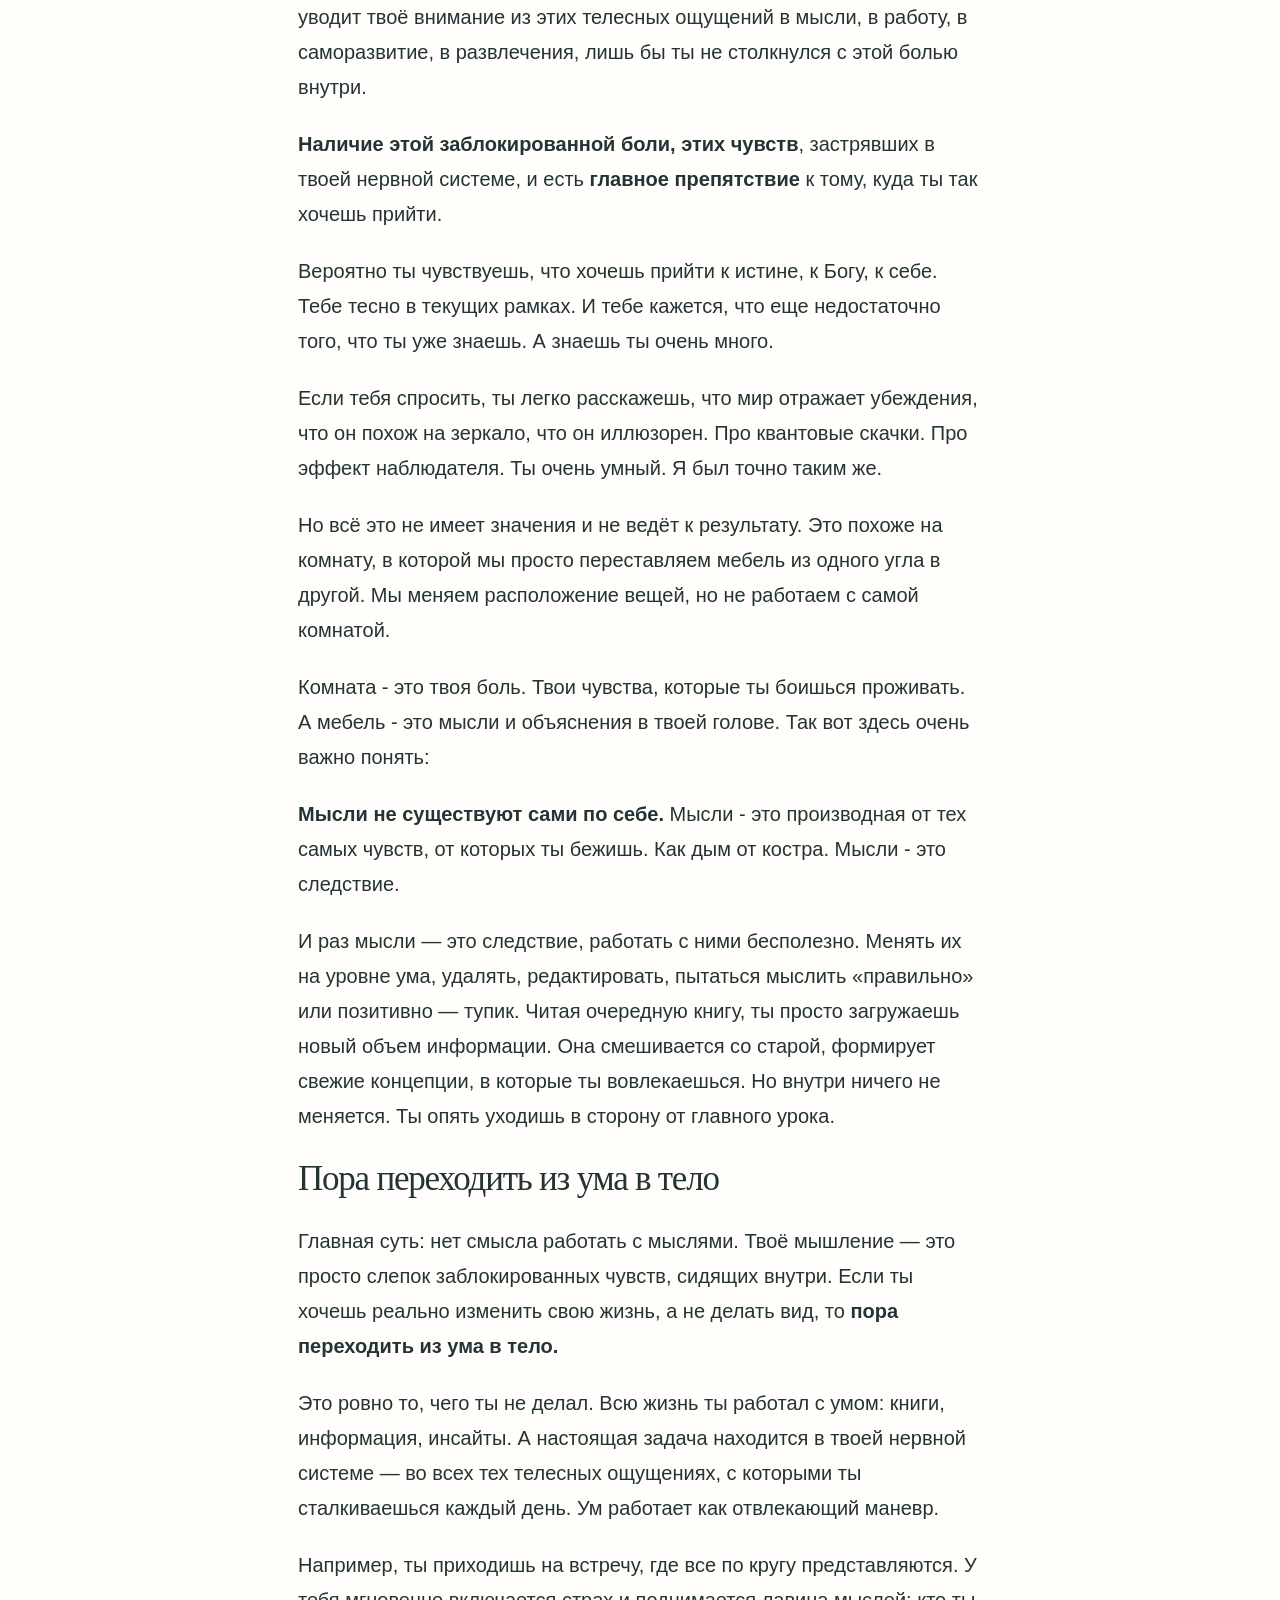
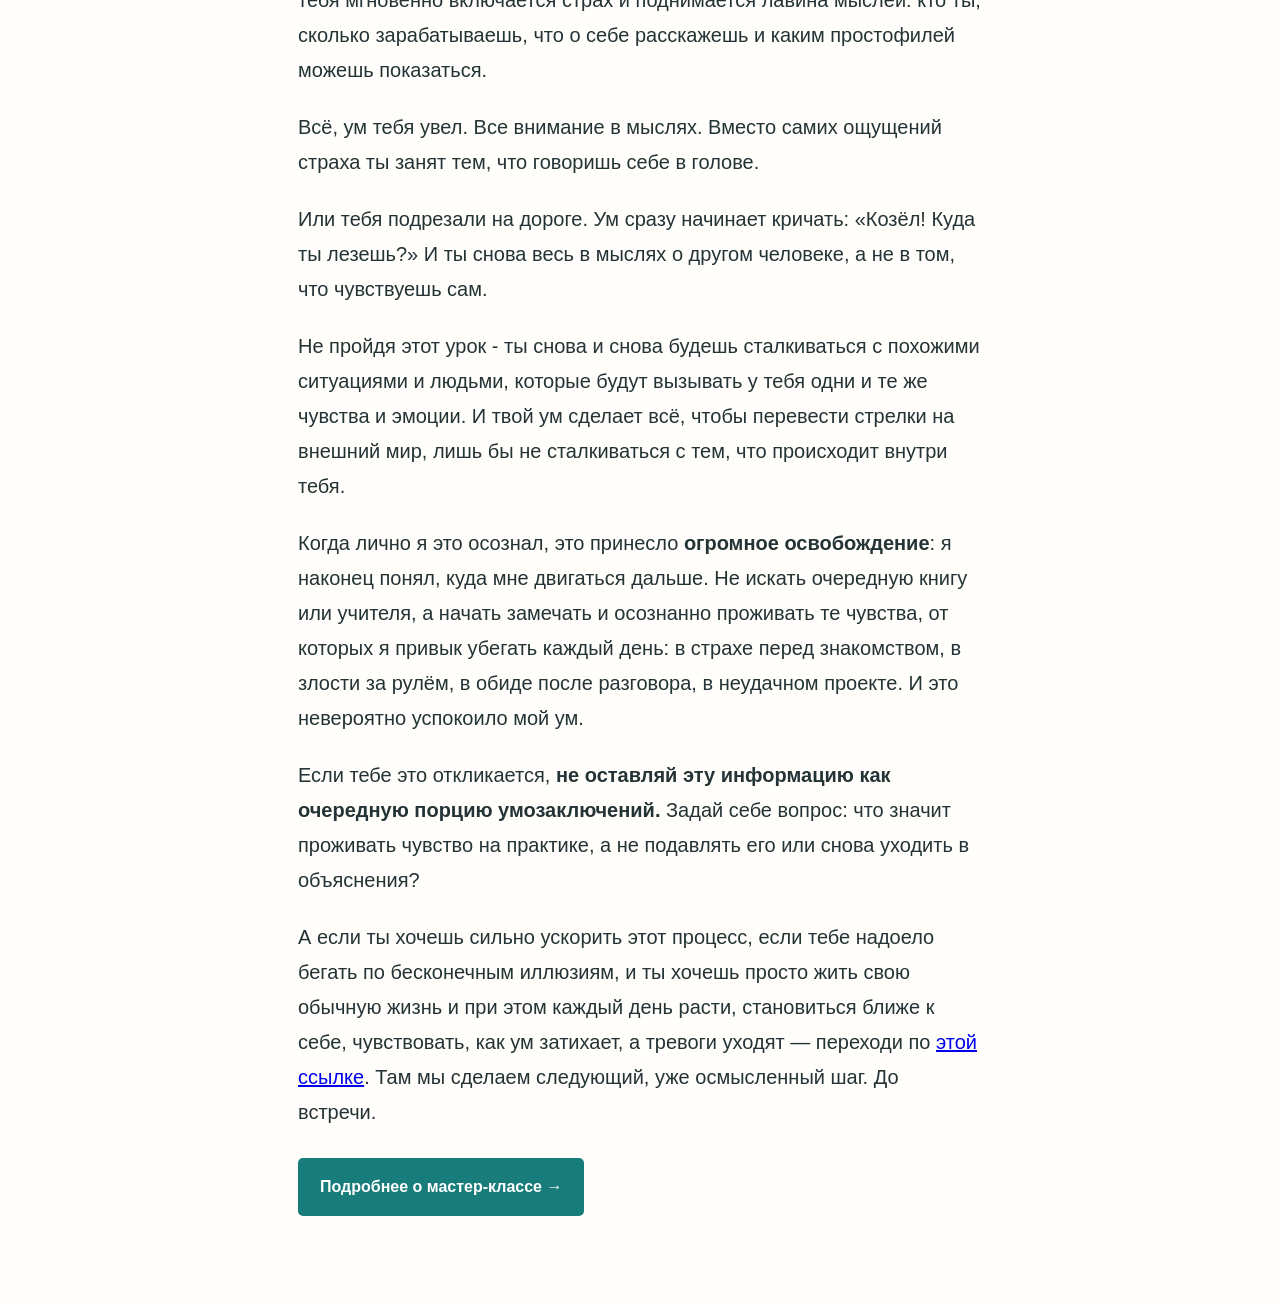
==== commit bc41c10b: "Replace spiritual dead-end article with author-approved PDF text; retain design" ====
--- a/preview/duhovny-tupik/index.html
+++ b/preview/duhovny-tupik/index.html
@@ -1,54 +1,7 @@
-<!doctype html>
-<html lang="ru"><head><meta charset="utf-8"><meta name="viewport" content="width=device-width,initial-scale=1"><meta name="robots" content="noindex,nofollow"><meta name="referrer" content="strict-origin-when-cross-origin"><title>Духовный тупик: почему ты многое знаешь, а жизнь не меняется</title><meta name="description" content="О духовном поиске, привычных поступках и чувствах, которые мы не замечаем в обычной жизни. Личный опыт Алексея Королёва."><style>
+<!DOCTYPE html>
+
+<html lang="ru"><head><meta charset="utf-8"/><meta content="width=device-width,initial-scale=1" name="viewport"/><meta content="noindex,nofollow" name="robots"/><meta content="strict-origin-when-cross-origin" name="referrer"/><title>Духовный тупик. Почему ты застрял и где искать выход?</title><meta content="О духовном поиске, привычных поступках и чувствах, которые мы не замечаем в обычной жизни. Личный опыт Алексея Королёва." name="description"/><style>
 :root{--ink:#243335;--muted:#637373;--accent:#187c7b;--paper:#fffefb;--line:#dbe5e1}*{box-sizing:border-box}html{scroll-behavior:smooth}body{margin:0;background:var(--paper);color:var(--ink);font-family:Arial,Helvetica,sans-serif;-webkit-font-smoothing:antialiased}.review{background:#203436;color:#edf6f3;padding:9px 18px;text-align:center;font-size:12px;line-height:1.5}.masthead{max-width:1040px;margin:auto;padding:24px 30px;border-bottom:1px solid var(--line);display:flex;justify-content:space-between;gap:16px;font-size:13px}.masthead a{color:var(--muted);text-decoration:none}.brand{font-weight:700;letter-spacing:.02em}main{max-width:740px;margin:0 auto;padding:0 28px 72px}.article-header{padding:62px 0 8px}.eyebrow{color:var(--accent);font-size:12px!important;font-weight:700;letter-spacing:.13em;text-transform:uppercase;margin:0 0 20px!important}h1,h2{font-family:Georgia,'Times New Roman',serif;font-weight:400;letter-spacing:-.035em}h1{font-size:54px;line-height:1.12;margin:0 0 28px}h1 em{font-style:normal;color:var(--accent)}.lead{font-size:23px;line-height:1.55;color:#46595a;margin:0 0 30px}.byline{display:flex;align-items:center;gap:12px;font-size:13px;line-height:1.6}.byline strong{display:block;font-size:14px}.byline div>span{color:var(--muted)}.avatar{display:grid;place-items:center;border:1px solid #b7cbc6;width:43px;height:43px;border-radius:50%;font-family:Georgia,serif;flex-shrink:0}section{padding-top:0}h2{font-size:35px;line-height:1.2;margin:24px 0}p,li{font-size:20px;line-height:1.75}p{margin:0 0 22px}strong{font-weight:700}blockquote{margin:40px 0;padding:28px 26px;border-left:4px solid var(--accent);background:#eaf4ef}blockquote p{font-family:Georgia,serif;font-size:36px;line-height:1.35;color:#165e5d;margin:0}.scenes{margin:28px 0;padding:8px 0 0 23px;border-left:1px solid #bbd2cb}.scenes p{font-size:19px}.next-step{margin:44px -24px 0;padding:32px 24px 16px;background:#eaf4ef;border:1px solid #d3e4da;border-radius:8px}.next-step h2{margin-top:0}.next-step ul{padding-left:23px;margin:0 0 24px}.next-step li{margin-bottom:12px}.button{display:inline-block;background:var(--accent);color:#fff;text-decoration:none;border-radius:5px;padding:17px 22px;font-size:16px;line-height:1.5;font-weight:700;margin:6px 0 18px}.button:hover{background:#126362}.button span{margin-left:8px}.cta-note{font-size:13px;line-height:1.6;color:var(--muted)}footer{max-width:740px;margin:0 auto;padding:26px 28px 42px;border-top:1px solid var(--line)}footer p{font-size:12px;line-height:1.65;color:var(--muted);margin:0 0 8px}a:focus-visible{outline:3px solid #d8a054;outline-offset:5px}.skip{position:absolute;left:16px;top:-80px;background:white;padding:12px}.skip:focus{top:12px}h2{scroll-margin-top:20px}@media(max-width:600px){.masthead{padding:19px 22px}.article-header{padding-top:40px}main{padding:0 22px 46px}h1{font-size:38px;line-height:1.16}.lead{font-size:21px}p,li{font-size:18px;line-height:1.75}h2{font-size:30px}.byline{font-size:12px}.scenes{padding-left:17px}.scenes p{font-size:18px}blockquote{padding:23px 18px;margin:32px 0}blockquote p{font-size:30px}.next-step{margin:36px -8px 0;padding:26px 18px 12px}.button{width:100%;text-align:center;font-size:15px}footer{padding-left:22px;padding-right:22px}}@media(prefers-reduced-motion:reduce){html{scroll-behavior:auto}}
 
 .next-step{padding-bottom:0}
-</style></head><body><a class="skip" href="#article">Перейти к статье</a><main><article id="article"><header class="article-header">
-<h1>Почему ты застрял<br><em>и где искать выход?</em></h1>
-</header>
-<section>
-<p>Скорее всего, ты человек, который увлекается самопознанием, духовностью, осознанностью. Ты много знаешь про эго, ум, убеждения, установки, программы подсознания.</p>
-<p>Ты много чего на своём пути перепробовал: от чтения Трансерфинга или Джона Кехо до ретритов и поездок в места силы. Возможно, пробовал айяуаску или грибы. Манифестируешь, визуализируешь, аффирмируешь. Читаешь духовных учителей: Ошо, Нисаргадатту Махараджа, Раману Махарши.</p>
-<p>Это всё тебе нравится, подпитывает, даёт вдохновение. <strong>Но если честно посмотреть на свою жизнь, остаётся ощущение, что ты всё равно ходишь по кругу.</strong></p>
-<p>Да, возможно, потихонечку увеличивается доход. Есть изменения в отношениях с собой, с коллегами. Ты лучше расставляешь границы, чувствуешь себя спокойнее в каких-то ситуациях. Какие-то сдвиги есть.</p>
-<p>Но даже если на них посмотреть, можешь ли ты сказать, что конкретно стало их причиной? Гвозди, ретрит, встреча с человеком? Или ты прочитал что-то в книге и осознал? Что из этого огромного набора действительно привело к изменениям?</p>
-<p>И если ты сейчас решишь снова работать над собой, что выберешь из всего, что уже попробовал? Снова медитации? Или нужна новая книга? В какую игру ты снова захочешь поиграть, чтобы найти очередную ступеньку?</p>
-<p>Я тебя прекрасно понимаю. До 34 лет я занимался тем же самым. Бегал по этому духовному супермаркету и пробовал всё: от базовых книг до формирования желаний, намерений, аффирмаций и самых сильных околодуховных историй.</p>
-<p>Я пытался что-то найти. Называл это по-разному: «Я ищу себя», «Я ищу своё предназначение», «Я убиваю своё эго», «Я разотождествляюсь с умом», «Я работаю с установками».</p>
-<p>Возможно, ты ещё и к психологу ходишь. Но всё равно логика непонятна. Если опять приложить усилия, что выбирать? Психолога, гвозди, медитацию, поездку в Тибет? Какая это будет очередная концепция, в которую ты впишешься, а потом поймёшь, что ясности не добавилось?</p>
-</section>
-<section>
-<p>Я тоже думал, что мне не хватает какого-то знания или опыта. Но в итоге весь этот поиск привёл меня к одному простому осознанию:</p>
-<p>Я ВСЁ ЭТО ВРЕМЯ УБЕГАЛ ОТ БОЛИ.</p>
-<p>Теперь я смотрю на свой путь так: за моей мыслемешалкой, поисками и попытками разобраться с эго стояло стремление оберегать себя от боли. Я ещё не был готов осознанно проживать то, что было внутри. Поэтому мне было интереснее уходить в концепции и проработки.</p>
-<p>Нужно было просто созреть. Каждый созревает по-разному. Но раз ты здесь, возможно, тебе уже знакомо то, о чём я говорю.</p>
-</section>
-<section>
-<p>О какой боли я говорю? О тех неприятных чувствах и ощущениях, с которыми ты сталкиваешься каждый день.</p>
-<p>Когда тебе делают замечание при других и хочется немедленно оправдаться. Когда близкий человек резко отвечает, а ты потом весь вечер вспоминаешь его слова. Когда видишь чужой успех и сравниваешь его со своей жизнью. Когда хочешь отказать, но тревожно: вдруг человек обидится?</p>
-<p>Каждый день случаются ситуации, которые вызывают неприятные чувства. И я заметил, как быстро моё внимание уходит из этих ощущений в мысли, во внешний мир, в музыку, в развлечения. Лишь бы не столкнуться с этой болью внутри.</p>
-<p>Ты чувствуешь, что хочешь прийти к истине, к Богу, к себе. Тебе тесно в текущих рамках. Тебе не хватает того, что ты уже знаешь. А знаешь ты очень много.</p>
-<p>Если тебя спросить, ты легко расскажешь, что мир отражает убеждения, что он похож на зеркало, что он иллюзорен. Ты очень умный. Я был точно таким же.</p>
-<p>Мог многое объяснить, но продолжал уходить в мысли, когда сталкивался с неприятным чувством. Это было похоже на комнату, в которой я постоянно переставлял мебель из одного угла в другой. Менял расположение вещей, но не замечал саму комнату.</p>
-<p>В этой метафоре комната была моей болью: чувствами, которые я боялся проживать и в которые не хотел смотреть. А мебелью были мысли и объяснения, которыми я всё это время занимался.</p>
-<p>Я пытался мыслить «правильно», позитивно, загружал в голову новые книги. Информация смешивалась со старой, появлялись свежие концепции. <strong>Но с теми чувствами, от которых я убегал, я так и не встречался.</strong></p>
-<p>Для меня возвращение к себе, к Богу, к своей естественной природе началось не с очередного объяснения, а с осознанного проживания этих чувств.</p>
-</section>
-<section>
-<p>Для меня это и означало перейти из ума в тело. Не искать очередное объяснение, а замечать сами ощущения, от которых я привык отвлекаться.</p>
-<p>Например, ты приходишь на встречу, где все по кругу представляются. У тебя включается страх и поднимается лавина мыслей: кто ты, сколько зарабатываешь, что о себе расскажешь и каким простофилей можешь показаться.</p>
-<p>Всё, внимание уже в мыслях. Вместо самих ощущений страха ты занят тем, что говоришь себе в голове. А то, что я теперь называю настоящей практикой, происходит как раз в этот момент.</p>
-<p>Или тебя подрезали на дороге. Ум сразу начинает кричать: «Козёл! Куда ты лезешь?» И ты снова весь в мыслях о другом человеке, а не в том, что чувствуешь сам.</p>
-<p>Так я снова и снова сталкивался с похожими ситуациями и людьми, которые вызывали одни и те же эмоции. Каждый раз находил причину во внешнем мире и почти не замечал того, что происходило внутри меня.</p>
-<p>При этом продолжал читать, искать, получать новые понимания. Мне казалось, что настоящая практика где-то ещё. А она была в обычной жизни, в тех чувствах, от которых я постоянно отворачивался.</p>
-<p><strong>Для меня настоящая духовная практика и есть способность осознанно проживать свои чувства в момент их возникновения, какими бы они ни были.</strong></p>
-<p>Я столько искал свою настоящую практику, а она всё это время была в обычной жизни: в страхе перед знакомством, в злости за рулём, в обиде после разговора.</p>
-<p>Когда я это осознал, это принесло огромное освобождение: я наконец понял, куда мне двигаться дальше. Не искать очередную книгу или учителя, а начать замечать и осознанно проживать те чувства, от которых я привык убегать каждый день.</p>
-</section>
-<section class="next-step" id="next">
-<p>Если тебе это откликается, не оставляй эту информацию как очередную порцию умозаключений.</p>
-<p>Для тех, кому надоело бегать по бесконечным поискам, кто хочет жить свою обычную жизнь и при этом каждый день становиться ближе к себе, я записал мастер-класс «Выход из внутреннего тупика».</p>
-<p>В нём я разбираю практику «отпускания»: что значит проживать чувства и как применять этот подход в обычных жизненных ситуациях.</p>
-<a class="button" href="https://egotest.ru/preview/master-class/">Подробнее о мастер-классе <span aria-hidden="true">→</span></a>
-</section>
-</article></main></body></html>+</style></head><body><a class="skip" href="#article">Перейти к статье</a><main><article id="article"><header class="article-header"><h1>Духовный тупик.<br/><em>Почему ты застрял и где искать выход?</em></h1></header><section><p>Если ты читаешь эту статью, то, скорее всего, готов к тому, о чём мы будем сейчас говорить. </p><p>Меня зовут Алексей. Я не знаю, знакомы мы с тобой или нет. Но, возможно, это небольшая статья от неизвестного тебе парня станет тем самым недостающим ключом в твоём духовном поиске, который действительно тебе нужен. </p><h2>Бег по духовному супермаркету</h2><p>Скорее всего, ты человек, который увлекается самопознанием, духовностью, осознанностью. Ты много знаешь про эго, ум, убеждения, установки, программы подсознания. </p><p>Ты много чего на своём пути перепробовал: от чтения Трансерфинга или Джона Кехо до ретритов и поездок в места силы. Ты манифестируешь, визуализируешь, аффирмируешь. Читаешь духовных учителей: Ошо, Нисаргадатту Махараджа, Раману Махарши. Возможно, пробовал Айяуаску или грибы. </p><p>Это всё тебе нравится, подпитывает, даёт вдохновение. Но если честно посмотреть на свою жизнь, есть ощущение, что ты всё равно ходишь по кругу. </p><p>Да, возможно, потихонечку увеличивается доход. Есть изменения в отношениях с собой, с коллегами. Ты лучше расставляешь границы, чувствуешь себя спокойнее в каких-то ситуациях. Какие-то сдвиги есть. </p><p>Но даже если на них посмотреть, можешь ли ты сказать, что конкретно стало их причиной? Гвозди, ретрит, встреча с человеком? Или ты прочитал что-то в книге и осознал? Что из этого огромного набора действительно привело к изменениям? </p><p>Конечно, сейчас твой ум очень красиво это опишет и найдет ответ, но насколько можно ему доверять? </p><p>И когда ты снова решишь работать над собой и пойти во внутреннюю трансформацию, что выберешь из всего, что уже попробовал? Снова медитации? Или нужна новая книга? Или запрос в космос? Или новая цель? </p><p><strong>В какую игру ты снова захочешь поиграть, чтобы найти </strong> <strong>очередную ступеньку? </strong></p><p>Я тебя прекрасно понимаю. До 34 лет я занимался тем же самым. Бегал по этому духовному супермаркету и пробовал всё: от популярных книг до формирования желаний, намерений, аффирмаций и самых сильных околодуховных историй. </p><p>Я пытался что-то найти. Называл это по-разному: «Я ищу себя», «Ищу своё предназначение», «Я убиваю своё эго», «Я разотождествляюсь с умом», «Я работаю с установками». </p><p>Возможно, ты ещё и к психологу ходишь. Но всё равно логика изменений непонятна. Если опять приложить усилия, что выбирать? Психолога, гвозди, медитацию, поездку в Тибет? Какая это будет очередная концепция, в которую ты впишешься, а потом поймёшь, что ясности не добавилось?</p><h2>Настоящая духовная практика</h2><p>Всё гораздо проще. Ты себе даже не представляешь насколько. </p><p>Все эти игры разума, в которые ты вовлекаешься, иллюзии, концепции, книги, духовные гуру и ретриты нужны были тебе ровно для одного - подготовить тебя к одному простому осознанию:</p><p>ТЫ ВСЁ ЭТО ВРЕМЯ УБЕГАЛ ОТ БОЛИ.</p><p>Всё, чем ты занимался, вся твоя мыслемешалка, всё твоё эго и весь твой ум настроены только на одно — <strong>постоянно оберегать тебя от </strong> <strong>боли.</strong> </p><p>С самого рождения ум сохранял твою безопасность по той инструкции, которая у него есть. И глобально ты был ещё не готов к осознанному проживанию той боли, которая сидит внутри тебя. Именно поэтому тебе нравилось играть во все эти концепции и проработки. Нужно было просто созреть. Каждый созревает по-разному. Но раз ты здесь, значит, скорее всего, готов. </p><p>О какой боли я говорю? О тех неприятных чувствах и ощущениях, с которыми ты сталкиваешься каждый день. </p><p>Когда тебе делают замечание при других и становится стыдно. Когда близкий человек резко отвечает, а ты потом вспоминаешь его слова и мысленно ненавидишь его. Когда видишь чужой успех и испытываешь неприятную зависть. Когда хочешь отказать, но боишься обидеть человека. </p><p>Каждый день случаются ситуации, которые вызывают неприятные чувства, от которых твой ум активно тебя защищает. Он мгновенно уводит твоё внимание из этих телесных ощущений в мысли, в работу, в саморазвитие, в развлечения, лишь бы ты не столкнулся с этой болью внутри. </p><p><strong>Наличие этой заблокированной боли, этих чувств</strong>, застрявших в твоей нервной системе, и есть <strong>главное препятствие</strong> к тому, куда ты так хочешь прийти. </p><p>Вероятно ты чувствуешь, что хочешь прийти к истине, к Богу, к себе. Тебе тесно в текущих рамках. И тебе кажется, что еще недостаточно того, что ты уже знаешь. А знаешь ты очень много. </p><p>Если тебя спросить, ты легко расскажешь, что мир отражает убеждения, что он похож на зеркало, что он иллюзорен. Про квантовые скачки. Про эффект наблюдателя. Ты очень умный. Я был точно таким же. </p><p>Но всё это не имеет значения и не ведёт к результату. Это похоже на комнату, в которой мы просто переставляем мебель из одного угла в другой. Мы меняем расположение вещей, но не работаем с самой комнатой. </p><p>Комната - это твоя боль. Твои чувства, которые ты боишься проживать.  А мебель - это мысли и объяснения в твоей голове. Так вот здесь очень важно понять: </p><p><strong>Мысли не существуют сами по себе. </strong>Мысли - это производная от тех самых чувств, от которых ты бежишь. Как дым от костра. Мысли - это следствие. </p><p>И раз мысли — это следствие, работать с ними бесполезно. Менять их на уровне ума, удалять, редактировать, пытаться мыслить «правильно» или позитивно — тупик. Читая очередную книгу, ты просто загружаешь новый объем информации. Она смешивается со старой, формирует свежие концепции, в которые ты вовлекаешься. Но внутри ничего не меняется. Ты опять уходишь в сторону от главного урока. </p><h2>Пора переходить из ума в тело</h2><p>Главная суть: нет смысла работать с мыслями. Твоё мышление — это просто слепок заблокированных чувств, сидящих внутри. Если ты хочешь реально изменить свою жизнь, а не делать вид, то <strong>пора </strong> <strong>переходить из ума в тело.</strong> </p><p>Это ровно то, чего ты не делал. Всю жизнь ты работал с умом: книги, информация, инсайты. А настоящая задача находится в твоей нервной системе — во всех тех телесных ощущениях, с которыми ты сталкиваешься каждый день. Ум работает как отвлекающий маневр. </p><p>Например, ты приходишь на встречу, где все по кругу представляются. У тебя мгновенно включается страх и поднимается лавина мыслей: кто ты, сколько зарабатываешь, что о себе расскажешь и каким простофилей можешь показаться. </p><p>Всё, ум тебя увел. Все внимание в мыслях. Вместо самих ощущений страха ты занят тем, что говоришь себе в голове. </p><p>Или тебя подрезали на дороге. Ум сразу начинает кричать: «Козёл! Куда ты лезешь?» И ты снова весь в мыслях о другом человеке, а не в том, что чувствуешь сам. </p><p>Не пройдя этот урок - ты снова и снова будешь сталкиваться с похожими ситуациями и людьми, которые будут вызывать у тебя одни и те же чувства и эмоции. И твой ум сделает всё, чтобы перевести стрелки на внешний мир, лишь бы не сталкиваться с тем, что происходит внутри тебя. </p><p>Когда лично я это осознал, это принесло <strong>огромное освобождение</strong>: я наконец понял, куда мне двигаться дальше. Не искать очередную книгу или учителя, а начать замечать и осознанно проживать те чувства, от которых я привык убегать каждый день: в страхе перед знакомством, в злости за рулём, в обиде после разговора, в неудачном проекте. И это невероятно успокоило мой ум. </p><p>Если тебе это откликается, <strong>не оставляй эту информацию как </strong> <strong>очередную порцию умозаключений.</strong> Задай себе вопрос: что значит проживать чувство на практике, а не подавлять его или снова уходить в объяснения? </p><p>А если ты хочешь сильно ускорить этот процесс, если тебе надоело бегать по бесконечным иллюзиям, и ты хочешь просто жить свою обычную жизнь и при этом каждый день расти, становиться ближе к себе, чувствовать, как ум затихает, а тревоги уходят — переходи по <a href="https://egotest.ru/preview/master-class/">этой ссылке</a>. Там мы сделаем следующий, уже осмысленный шаг. До встречи. </p><a class="button" href="https://egotest.ru/preview/master-class/">Подробнее о мастер-классе →</a></section></article></main></body></html>
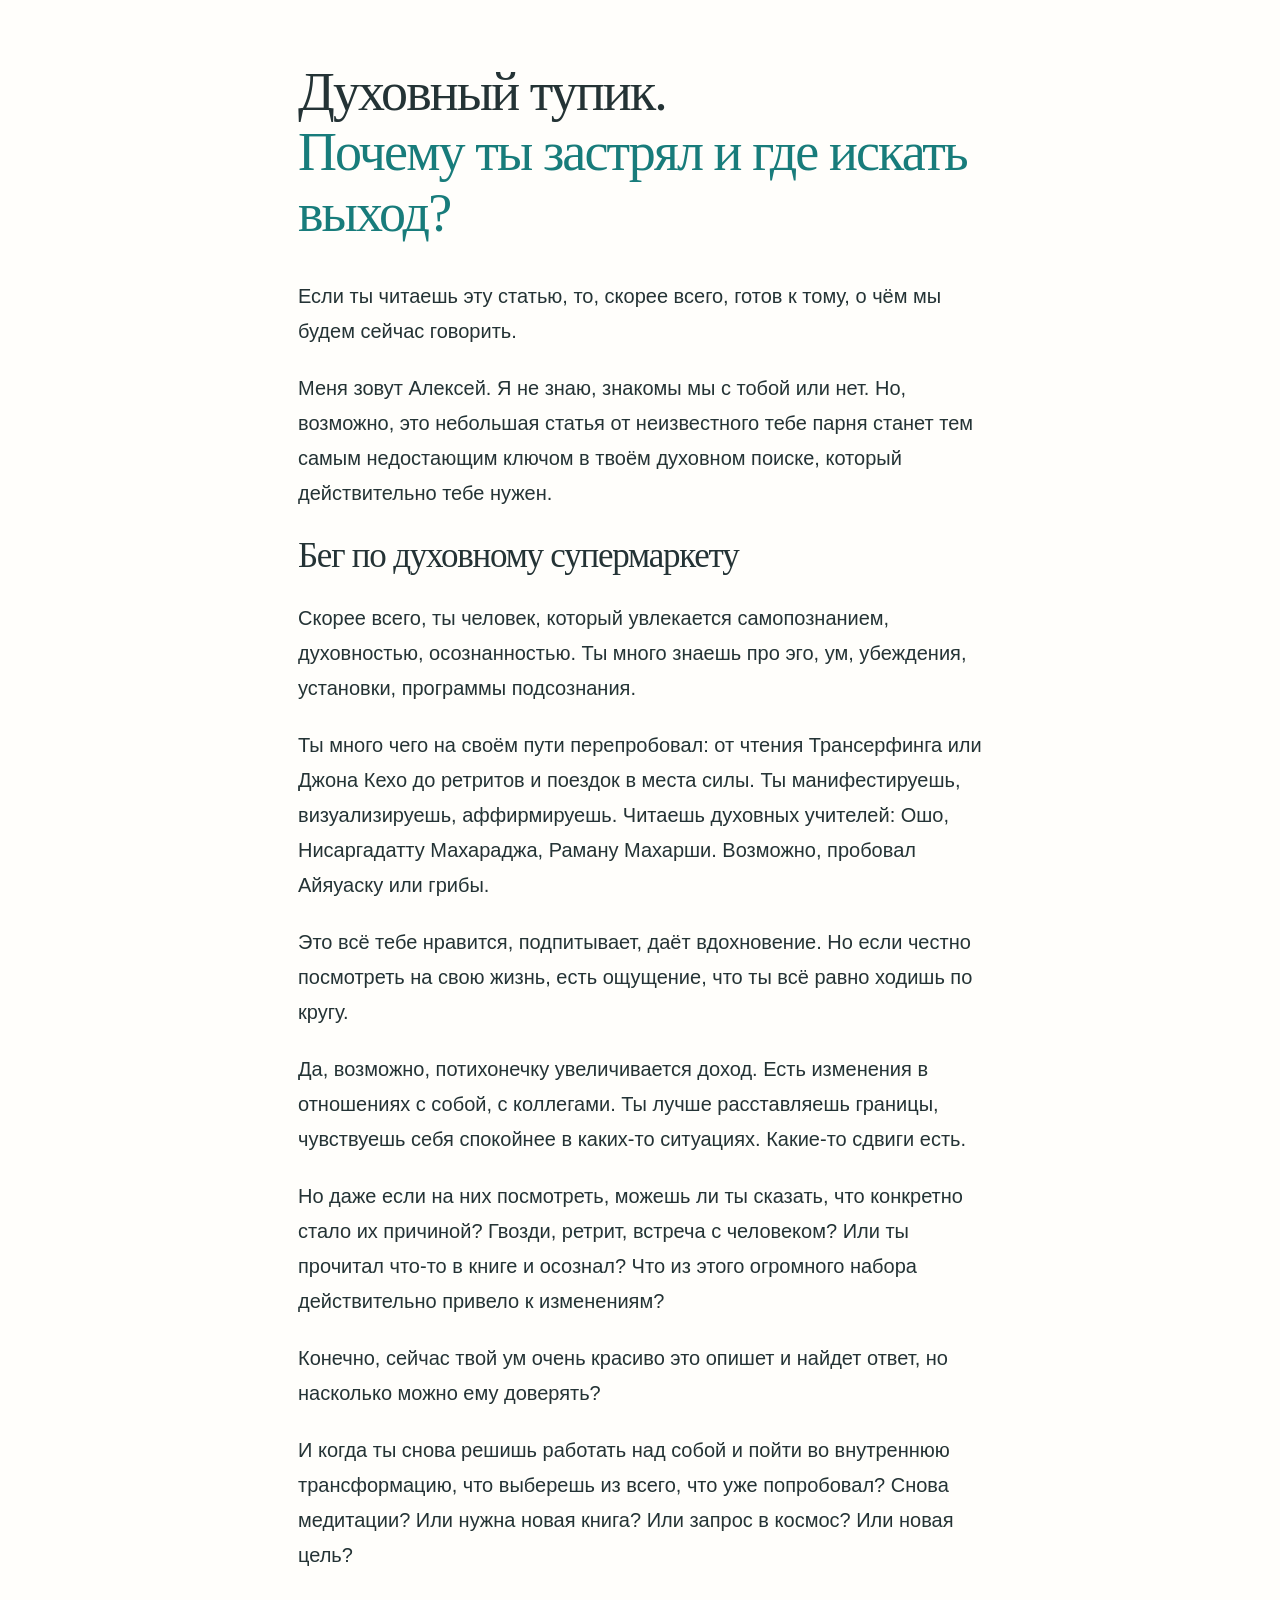
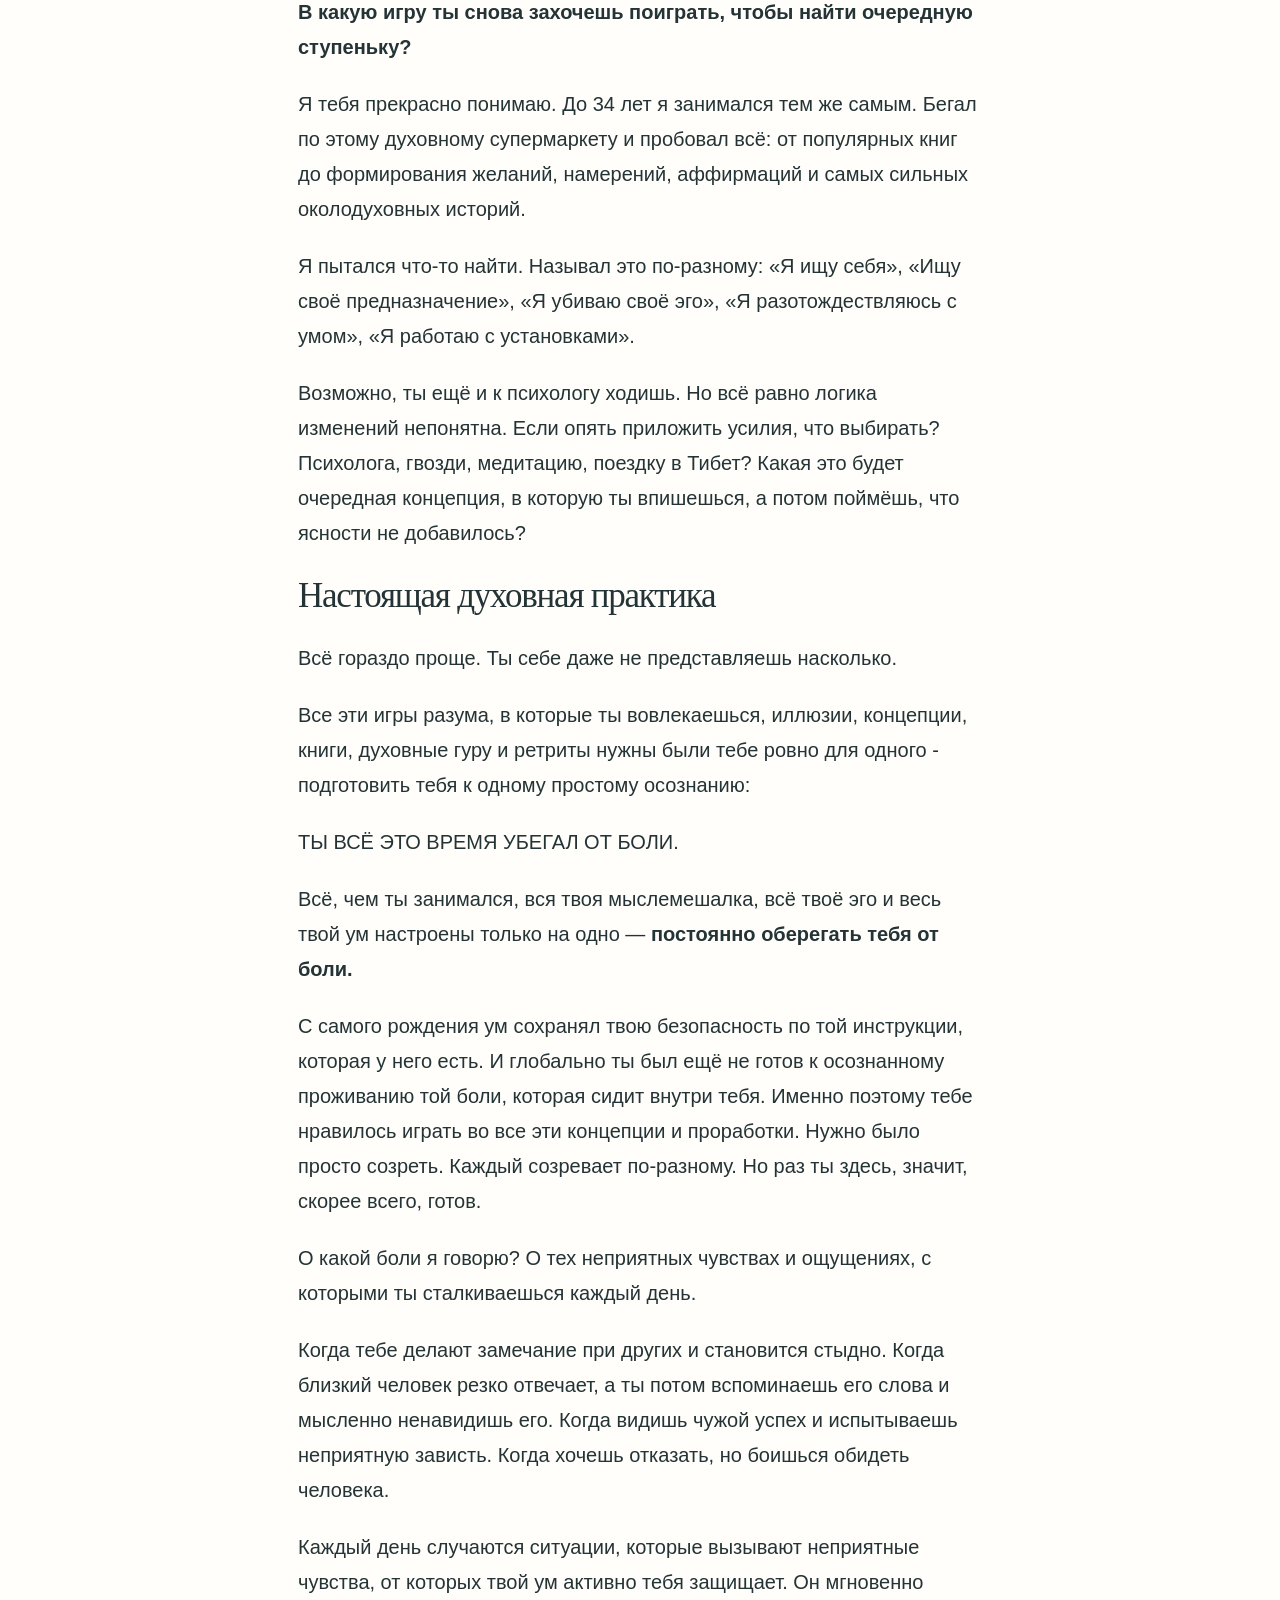
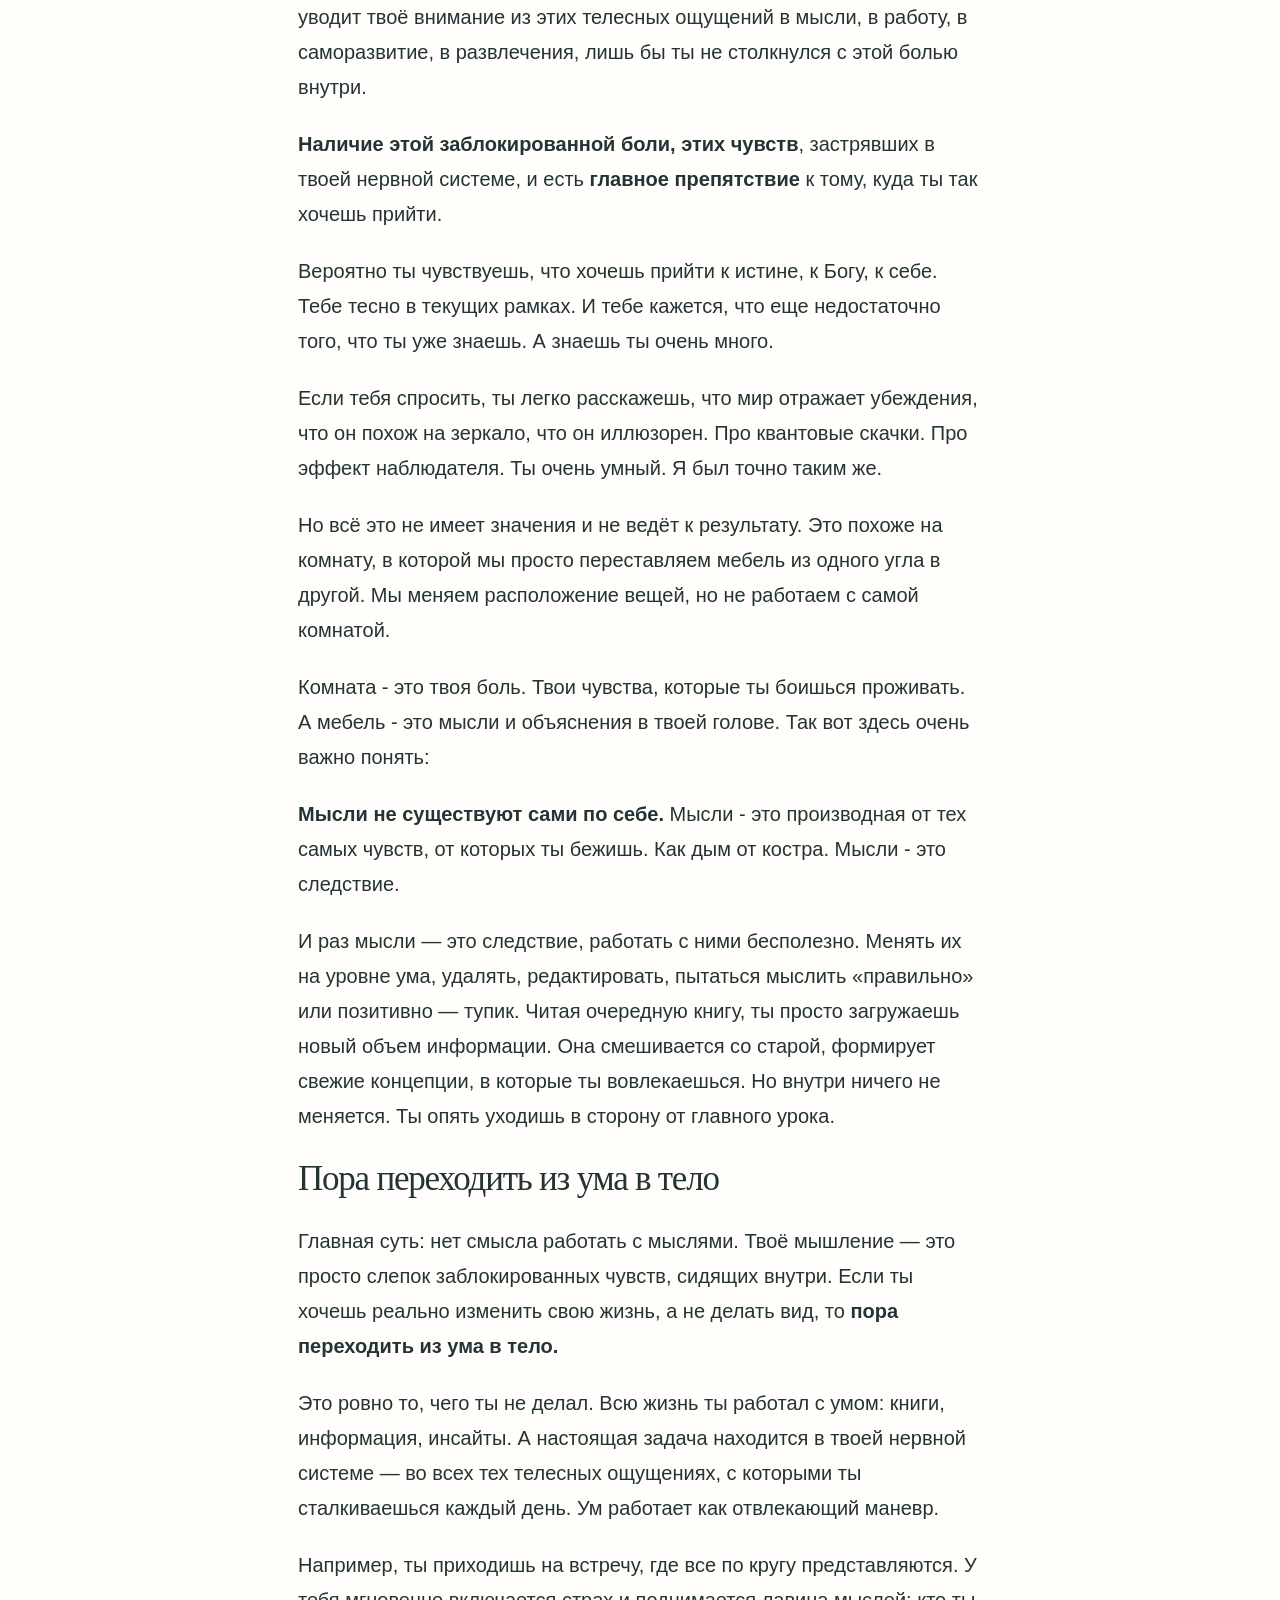
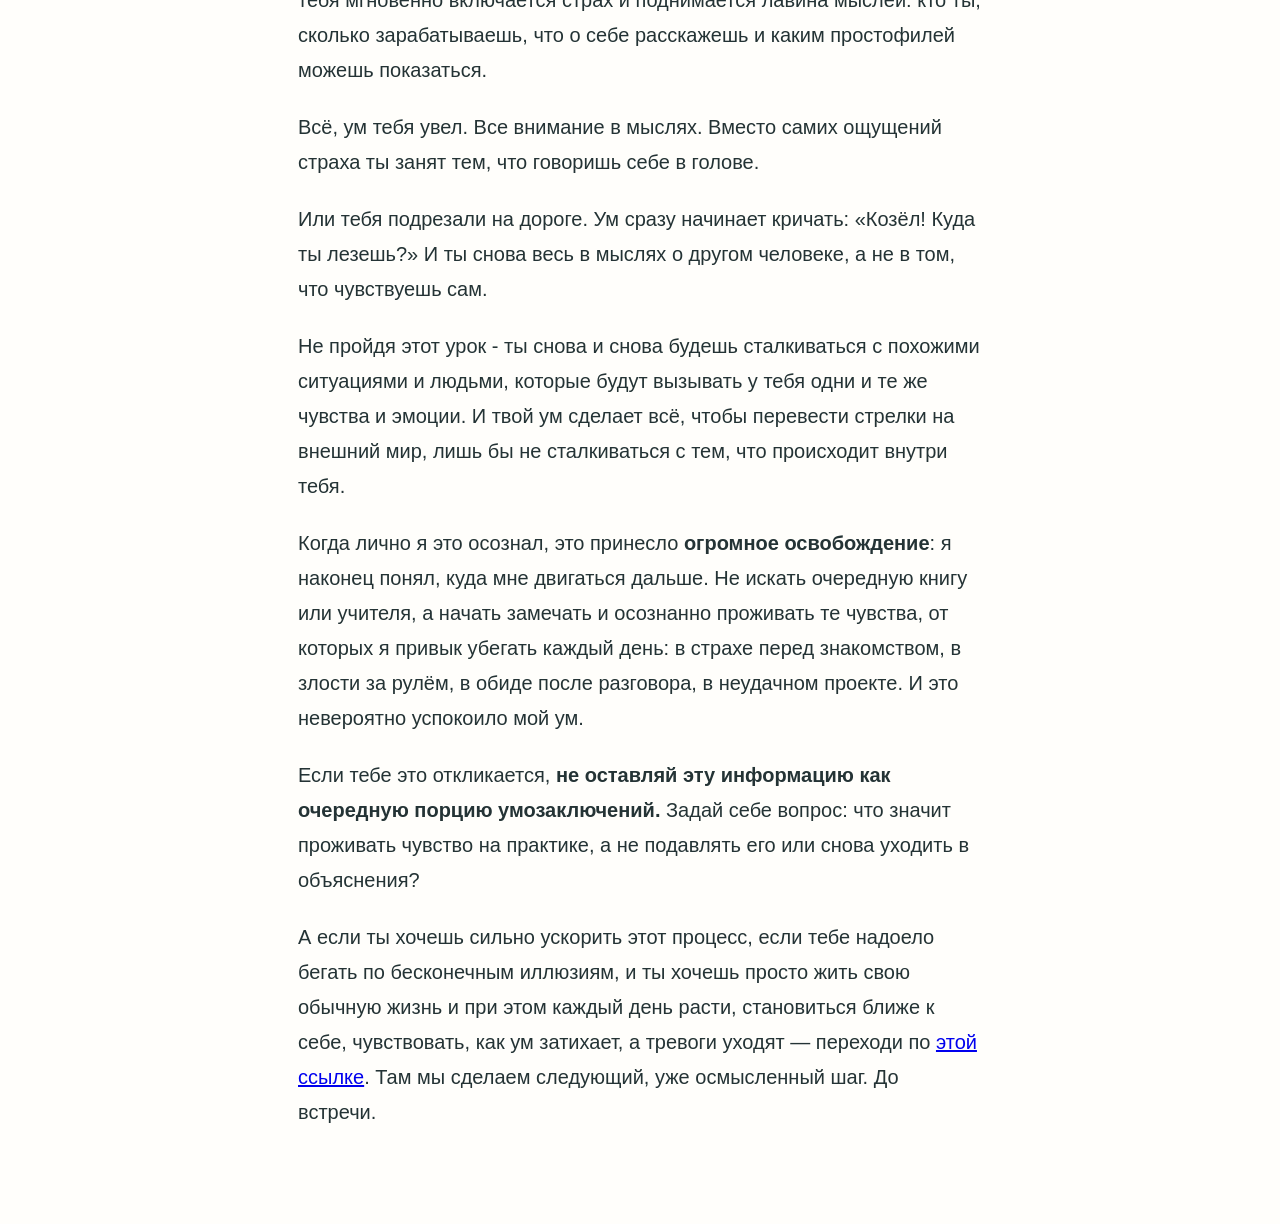
==== commit 98f3154e: "Remove bottom article button; preserve inline masterclass link" ====
--- a/preview/duhovny-tupik/index.html
+++ b/preview/duhovny-tupik/index.html
@@ -4,4 +4,4 @@
 :root{--ink:#243335;--muted:#637373;--accent:#187c7b;--paper:#fffefb;--line:#dbe5e1}*{box-sizing:border-box}html{scroll-behavior:smooth}body{margin:0;background:var(--paper);color:var(--ink);font-family:Arial,Helvetica,sans-serif;-webkit-font-smoothing:antialiased}.review{background:#203436;color:#edf6f3;padding:9px 18px;text-align:center;font-size:12px;line-height:1.5}.masthead{max-width:1040px;margin:auto;padding:24px 30px;border-bottom:1px solid var(--line);display:flex;justify-content:space-between;gap:16px;font-size:13px}.masthead a{color:var(--muted);text-decoration:none}.brand{font-weight:700;letter-spacing:.02em}main{max-width:740px;margin:0 auto;padding:0 28px 72px}.article-header{padding:62px 0 8px}.eyebrow{color:var(--accent);font-size:12px!important;font-weight:700;letter-spacing:.13em;text-transform:uppercase;margin:0 0 20px!important}h1,h2{font-family:Georgia,'Times New Roman',serif;font-weight:400;letter-spacing:-.035em}h1{font-size:54px;line-height:1.12;margin:0 0 28px}h1 em{font-style:normal;color:var(--accent)}.lead{font-size:23px;line-height:1.55;color:#46595a;margin:0 0 30px}.byline{display:flex;align-items:center;gap:12px;font-size:13px;line-height:1.6}.byline strong{display:block;font-size:14px}.byline div>span{color:var(--muted)}.avatar{display:grid;place-items:center;border:1px solid #b7cbc6;width:43px;height:43px;border-radius:50%;font-family:Georgia,serif;flex-shrink:0}section{padding-top:0}h2{font-size:35px;line-height:1.2;margin:24px 0}p,li{font-size:20px;line-height:1.75}p{margin:0 0 22px}strong{font-weight:700}blockquote{margin:40px 0;padding:28px 26px;border-left:4px solid var(--accent);background:#eaf4ef}blockquote p{font-family:Georgia,serif;font-size:36px;line-height:1.35;color:#165e5d;margin:0}.scenes{margin:28px 0;padding:8px 0 0 23px;border-left:1px solid #bbd2cb}.scenes p{font-size:19px}.next-step{margin:44px -24px 0;padding:32px 24px 16px;background:#eaf4ef;border:1px solid #d3e4da;border-radius:8px}.next-step h2{margin-top:0}.next-step ul{padding-left:23px;margin:0 0 24px}.next-step li{margin-bottom:12px}.button{display:inline-block;background:var(--accent);color:#fff;text-decoration:none;border-radius:5px;padding:17px 22px;font-size:16px;line-height:1.5;font-weight:700;margin:6px 0 18px}.button:hover{background:#126362}.button span{margin-left:8px}.cta-note{font-size:13px;line-height:1.6;color:var(--muted)}footer{max-width:740px;margin:0 auto;padding:26px 28px 42px;border-top:1px solid var(--line)}footer p{font-size:12px;line-height:1.65;color:var(--muted);margin:0 0 8px}a:focus-visible{outline:3px solid #d8a054;outline-offset:5px}.skip{position:absolute;left:16px;top:-80px;background:white;padding:12px}.skip:focus{top:12px}h2{scroll-margin-top:20px}@media(max-width:600px){.masthead{padding:19px 22px}.article-header{padding-top:40px}main{padding:0 22px 46px}h1{font-size:38px;line-height:1.16}.lead{font-size:21px}p,li{font-size:18px;line-height:1.75}h2{font-size:30px}.byline{font-size:12px}.scenes{padding-left:17px}.scenes p{font-size:18px}blockquote{padding:23px 18px;margin:32px 0}blockquote p{font-size:30px}.next-step{margin:36px -8px 0;padding:26px 18px 12px}.button{width:100%;text-align:center;font-size:15px}footer{padding-left:22px;padding-right:22px}}@media(prefers-reduced-motion:reduce){html{scroll-behavior:auto}}
 
 .next-step{padding-bottom:0}
-</style></head><body><a class="skip" href="#article">Перейти к статье</a><main><article id="article"><header class="article-header"><h1>Духовный тупик.<br/><em>Почему ты застрял и где искать выход?</em></h1></header><section><p>Если ты читаешь эту статью, то, скорее всего, готов к тому, о чём мы будем сейчас говорить. </p><p>Меня зовут Алексей. Я не знаю, знакомы мы с тобой или нет. Но, возможно, это небольшая статья от неизвестного тебе парня станет тем самым недостающим ключом в твоём духовном поиске, который действительно тебе нужен. </p><h2>Бег по духовному супермаркету</h2><p>Скорее всего, ты человек, который увлекается самопознанием, духовностью, осознанностью. Ты много знаешь про эго, ум, убеждения, установки, программы подсознания. </p><p>Ты много чего на своём пути перепробовал: от чтения Трансерфинга или Джона Кехо до ретритов и поездок в места силы. Ты манифестируешь, визуализируешь, аффирмируешь. Читаешь духовных учителей: Ошо, Нисаргадатту Махараджа, Раману Махарши. Возможно, пробовал Айяуаску или грибы. </p><p>Это всё тебе нравится, подпитывает, даёт вдохновение. Но если честно посмотреть на свою жизнь, есть ощущение, что ты всё равно ходишь по кругу. </p><p>Да, возможно, потихонечку увеличивается доход. Есть изменения в отношениях с собой, с коллегами. Ты лучше расставляешь границы, чувствуешь себя спокойнее в каких-то ситуациях. Какие-то сдвиги есть. </p><p>Но даже если на них посмотреть, можешь ли ты сказать, что конкретно стало их причиной? Гвозди, ретрит, встреча с человеком? Или ты прочитал что-то в книге и осознал? Что из этого огромного набора действительно привело к изменениям? </p><p>Конечно, сейчас твой ум очень красиво это опишет и найдет ответ, но насколько можно ему доверять? </p><p>И когда ты снова решишь работать над собой и пойти во внутреннюю трансформацию, что выберешь из всего, что уже попробовал? Снова медитации? Или нужна новая книга? Или запрос в космос? Или новая цель? </p><p><strong>В какую игру ты снова захочешь поиграть, чтобы найти </strong> <strong>очередную ступеньку? </strong></p><p>Я тебя прекрасно понимаю. До 34 лет я занимался тем же самым. Бегал по этому духовному супермаркету и пробовал всё: от популярных книг до формирования желаний, намерений, аффирмаций и самых сильных околодуховных историй. </p><p>Я пытался что-то найти. Называл это по-разному: «Я ищу себя», «Ищу своё предназначение», «Я убиваю своё эго», «Я разотождествляюсь с умом», «Я работаю с установками». </p><p>Возможно, ты ещё и к психологу ходишь. Но всё равно логика изменений непонятна. Если опять приложить усилия, что выбирать? Психолога, гвозди, медитацию, поездку в Тибет? Какая это будет очередная концепция, в которую ты впишешься, а потом поймёшь, что ясности не добавилось?</p><h2>Настоящая духовная практика</h2><p>Всё гораздо проще. Ты себе даже не представляешь насколько. </p><p>Все эти игры разума, в которые ты вовлекаешься, иллюзии, концепции, книги, духовные гуру и ретриты нужны были тебе ровно для одного - подготовить тебя к одному простому осознанию:</p><p>ТЫ ВСЁ ЭТО ВРЕМЯ УБЕГАЛ ОТ БОЛИ.</p><p>Всё, чем ты занимался, вся твоя мыслемешалка, всё твоё эго и весь твой ум настроены только на одно — <strong>постоянно оберегать тебя от </strong> <strong>боли.</strong> </p><p>С самого рождения ум сохранял твою безопасность по той инструкции, которая у него есть. И глобально ты был ещё не готов к осознанному проживанию той боли, которая сидит внутри тебя. Именно поэтому тебе нравилось играть во все эти концепции и проработки. Нужно было просто созреть. Каждый созревает по-разному. Но раз ты здесь, значит, скорее всего, готов. </p><p>О какой боли я говорю? О тех неприятных чувствах и ощущениях, с которыми ты сталкиваешься каждый день. </p><p>Когда тебе делают замечание при других и становится стыдно. Когда близкий человек резко отвечает, а ты потом вспоминаешь его слова и мысленно ненавидишь его. Когда видишь чужой успех и испытываешь неприятную зависть. Когда хочешь отказать, но боишься обидеть человека. </p><p>Каждый день случаются ситуации, которые вызывают неприятные чувства, от которых твой ум активно тебя защищает. Он мгновенно уводит твоё внимание из этих телесных ощущений в мысли, в работу, в саморазвитие, в развлечения, лишь бы ты не столкнулся с этой болью внутри. </p><p><strong>Наличие этой заблокированной боли, этих чувств</strong>, застрявших в твоей нервной системе, и есть <strong>главное препятствие</strong> к тому, куда ты так хочешь прийти. </p><p>Вероятно ты чувствуешь, что хочешь прийти к истине, к Богу, к себе. Тебе тесно в текущих рамках. И тебе кажется, что еще недостаточно того, что ты уже знаешь. А знаешь ты очень много. </p><p>Если тебя спросить, ты легко расскажешь, что мир отражает убеждения, что он похож на зеркало, что он иллюзорен. Про квантовые скачки. Про эффект наблюдателя. Ты очень умный. Я был точно таким же. </p><p>Но всё это не имеет значения и не ведёт к результату. Это похоже на комнату, в которой мы просто переставляем мебель из одного угла в другой. Мы меняем расположение вещей, но не работаем с самой комнатой. </p><p>Комната - это твоя боль. Твои чувства, которые ты боишься проживать.  А мебель - это мысли и объяснения в твоей голове. Так вот здесь очень важно понять: </p><p><strong>Мысли не существуют сами по себе. </strong>Мысли - это производная от тех самых чувств, от которых ты бежишь. Как дым от костра. Мысли - это следствие. </p><p>И раз мысли — это следствие, работать с ними бесполезно. Менять их на уровне ума, удалять, редактировать, пытаться мыслить «правильно» или позитивно — тупик. Читая очередную книгу, ты просто загружаешь новый объем информации. Она смешивается со старой, формирует свежие концепции, в которые ты вовлекаешься. Но внутри ничего не меняется. Ты опять уходишь в сторону от главного урока. </p><h2>Пора переходить из ума в тело</h2><p>Главная суть: нет смысла работать с мыслями. Твоё мышление — это просто слепок заблокированных чувств, сидящих внутри. Если ты хочешь реально изменить свою жизнь, а не делать вид, то <strong>пора </strong> <strong>переходить из ума в тело.</strong> </p><p>Это ровно то, чего ты не делал. Всю жизнь ты работал с умом: книги, информация, инсайты. А настоящая задача находится в твоей нервной системе — во всех тех телесных ощущениях, с которыми ты сталкиваешься каждый день. Ум работает как отвлекающий маневр. </p><p>Например, ты приходишь на встречу, где все по кругу представляются. У тебя мгновенно включается страх и поднимается лавина мыслей: кто ты, сколько зарабатываешь, что о себе расскажешь и каким простофилей можешь показаться. </p><p>Всё, ум тебя увел. Все внимание в мыслях. Вместо самих ощущений страха ты занят тем, что говоришь себе в голове. </p><p>Или тебя подрезали на дороге. Ум сразу начинает кричать: «Козёл! Куда ты лезешь?» И ты снова весь в мыслях о другом человеке, а не в том, что чувствуешь сам. </p><p>Не пройдя этот урок - ты снова и снова будешь сталкиваться с похожими ситуациями и людьми, которые будут вызывать у тебя одни и те же чувства и эмоции. И твой ум сделает всё, чтобы перевести стрелки на внешний мир, лишь бы не сталкиваться с тем, что происходит внутри тебя. </p><p>Когда лично я это осознал, это принесло <strong>огромное освобождение</strong>: я наконец понял, куда мне двигаться дальше. Не искать очередную книгу или учителя, а начать замечать и осознанно проживать те чувства, от которых я привык убегать каждый день: в страхе перед знакомством, в злости за рулём, в обиде после разговора, в неудачном проекте. И это невероятно успокоило мой ум. </p><p>Если тебе это откликается, <strong>не оставляй эту информацию как </strong> <strong>очередную порцию умозаключений.</strong> Задай себе вопрос: что значит проживать чувство на практике, а не подавлять его или снова уходить в объяснения? </p><p>А если ты хочешь сильно ускорить этот процесс, если тебе надоело бегать по бесконечным иллюзиям, и ты хочешь просто жить свою обычную жизнь и при этом каждый день расти, становиться ближе к себе, чувствовать, как ум затихает, а тревоги уходят — переходи по <a href="https://egotest.ru/preview/master-class/">этой ссылке</a>. Там мы сделаем следующий, уже осмысленный шаг. До встречи. </p><a class="button" href="https://egotest.ru/preview/master-class/">Подробнее о мастер-классе →</a></section></article></main></body></html>+</style></head><body><a class="skip" href="#article">Перейти к статье</a><main><article id="article"><header class="article-header"><h1>Духовный тупик.<br/><em>Почему ты застрял и где искать выход?</em></h1></header><section><p>Если ты читаешь эту статью, то, скорее всего, готов к тому, о чём мы будем сейчас говорить. </p><p>Меня зовут Алексей. Я не знаю, знакомы мы с тобой или нет. Но, возможно, это небольшая статья от неизвестного тебе парня станет тем самым недостающим ключом в твоём духовном поиске, который действительно тебе нужен. </p><h2>Бег по духовному супермаркету</h2><p>Скорее всего, ты человек, который увлекается самопознанием, духовностью, осознанностью. Ты много знаешь про эго, ум, убеждения, установки, программы подсознания. </p><p>Ты много чего на своём пути перепробовал: от чтения Трансерфинга или Джона Кехо до ретритов и поездок в места силы. Ты манифестируешь, визуализируешь, аффирмируешь. Читаешь духовных учителей: Ошо, Нисаргадатту Махараджа, Раману Махарши. Возможно, пробовал Айяуаску или грибы. </p><p>Это всё тебе нравится, подпитывает, даёт вдохновение. Но если честно посмотреть на свою жизнь, есть ощущение, что ты всё равно ходишь по кругу. </p><p>Да, возможно, потихонечку увеличивается доход. Есть изменения в отношениях с собой, с коллегами. Ты лучше расставляешь границы, чувствуешь себя спокойнее в каких-то ситуациях. Какие-то сдвиги есть. </p><p>Но даже если на них посмотреть, можешь ли ты сказать, что конкретно стало их причиной? Гвозди, ретрит, встреча с человеком? Или ты прочитал что-то в книге и осознал? Что из этого огромного набора действительно привело к изменениям? </p><p>Конечно, сейчас твой ум очень красиво это опишет и найдет ответ, но насколько можно ему доверять? </p><p>И когда ты снова решишь работать над собой и пойти во внутреннюю трансформацию, что выберешь из всего, что уже попробовал? Снова медитации? Или нужна новая книга? Или запрос в космос? Или новая цель? </p><p><strong>В какую игру ты снова захочешь поиграть, чтобы найти </strong> <strong>очередную ступеньку? </strong></p><p>Я тебя прекрасно понимаю. До 34 лет я занимался тем же самым. Бегал по этому духовному супермаркету и пробовал всё: от популярных книг до формирования желаний, намерений, аффирмаций и самых сильных околодуховных историй. </p><p>Я пытался что-то найти. Называл это по-разному: «Я ищу себя», «Ищу своё предназначение», «Я убиваю своё эго», «Я разотождествляюсь с умом», «Я работаю с установками». </p><p>Возможно, ты ещё и к психологу ходишь. Но всё равно логика изменений непонятна. Если опять приложить усилия, что выбирать? Психолога, гвозди, медитацию, поездку в Тибет? Какая это будет очередная концепция, в которую ты впишешься, а потом поймёшь, что ясности не добавилось?</p><h2>Настоящая духовная практика</h2><p>Всё гораздо проще. Ты себе даже не представляешь насколько. </p><p>Все эти игры разума, в которые ты вовлекаешься, иллюзии, концепции, книги, духовные гуру и ретриты нужны были тебе ровно для одного - подготовить тебя к одному простому осознанию:</p><p>ТЫ ВСЁ ЭТО ВРЕМЯ УБЕГАЛ ОТ БОЛИ.</p><p>Всё, чем ты занимался, вся твоя мыслемешалка, всё твоё эго и весь твой ум настроены только на одно — <strong>постоянно оберегать тебя от </strong> <strong>боли.</strong> </p><p>С самого рождения ум сохранял твою безопасность по той инструкции, которая у него есть. И глобально ты был ещё не готов к осознанному проживанию той боли, которая сидит внутри тебя. Именно поэтому тебе нравилось играть во все эти концепции и проработки. Нужно было просто созреть. Каждый созревает по-разному. Но раз ты здесь, значит, скорее всего, готов. </p><p>О какой боли я говорю? О тех неприятных чувствах и ощущениях, с которыми ты сталкиваешься каждый день. </p><p>Когда тебе делают замечание при других и становится стыдно. Когда близкий человек резко отвечает, а ты потом вспоминаешь его слова и мысленно ненавидишь его. Когда видишь чужой успех и испытываешь неприятную зависть. Когда хочешь отказать, но боишься обидеть человека. </p><p>Каждый день случаются ситуации, которые вызывают неприятные чувства, от которых твой ум активно тебя защищает. Он мгновенно уводит твоё внимание из этих телесных ощущений в мысли, в работу, в саморазвитие, в развлечения, лишь бы ты не столкнулся с этой болью внутри. </p><p><strong>Наличие этой заблокированной боли, этих чувств</strong>, застрявших в твоей нервной системе, и есть <strong>главное препятствие</strong> к тому, куда ты так хочешь прийти. </p><p>Вероятно ты чувствуешь, что хочешь прийти к истине, к Богу, к себе. Тебе тесно в текущих рамках. И тебе кажется, что еще недостаточно того, что ты уже знаешь. А знаешь ты очень много. </p><p>Если тебя спросить, ты легко расскажешь, что мир отражает убеждения, что он похож на зеркало, что он иллюзорен. Про квантовые скачки. Про эффект наблюдателя. Ты очень умный. Я был точно таким же. </p><p>Но всё это не имеет значения и не ведёт к результату. Это похоже на комнату, в которой мы просто переставляем мебель из одного угла в другой. Мы меняем расположение вещей, но не работаем с самой комнатой. </p><p>Комната - это твоя боль. Твои чувства, которые ты боишься проживать.  А мебель - это мысли и объяснения в твоей голове. Так вот здесь очень важно понять: </p><p><strong>Мысли не существуют сами по себе. </strong>Мысли - это производная от тех самых чувств, от которых ты бежишь. Как дым от костра. Мысли - это следствие. </p><p>И раз мысли — это следствие, работать с ними бесполезно. Менять их на уровне ума, удалять, редактировать, пытаться мыслить «правильно» или позитивно — тупик. Читая очередную книгу, ты просто загружаешь новый объем информации. Она смешивается со старой, формирует свежие концепции, в которые ты вовлекаешься. Но внутри ничего не меняется. Ты опять уходишь в сторону от главного урока. </p><h2>Пора переходить из ума в тело</h2><p>Главная суть: нет смысла работать с мыслями. Твоё мышление — это просто слепок заблокированных чувств, сидящих внутри. Если ты хочешь реально изменить свою жизнь, а не делать вид, то <strong>пора </strong> <strong>переходить из ума в тело.</strong> </p><p>Это ровно то, чего ты не делал. Всю жизнь ты работал с умом: книги, информация, инсайты. А настоящая задача находится в твоей нервной системе — во всех тех телесных ощущениях, с которыми ты сталкиваешься каждый день. Ум работает как отвлекающий маневр. </p><p>Например, ты приходишь на встречу, где все по кругу представляются. У тебя мгновенно включается страх и поднимается лавина мыслей: кто ты, сколько зарабатываешь, что о себе расскажешь и каким простофилей можешь показаться. </p><p>Всё, ум тебя увел. Все внимание в мыслях. Вместо самих ощущений страха ты занят тем, что говоришь себе в голове. </p><p>Или тебя подрезали на дороге. Ум сразу начинает кричать: «Козёл! Куда ты лезешь?» И ты снова весь в мыслях о другом человеке, а не в том, что чувствуешь сам. </p><p>Не пройдя этот урок - ты снова и снова будешь сталкиваться с похожими ситуациями и людьми, которые будут вызывать у тебя одни и те же чувства и эмоции. И твой ум сделает всё, чтобы перевести стрелки на внешний мир, лишь бы не сталкиваться с тем, что происходит внутри тебя. </p><p>Когда лично я это осознал, это принесло <strong>огромное освобождение</strong>: я наконец понял, куда мне двигаться дальше. Не искать очередную книгу или учителя, а начать замечать и осознанно проживать те чувства, от которых я привык убегать каждый день: в страхе перед знакомством, в злости за рулём, в обиде после разговора, в неудачном проекте. И это невероятно успокоило мой ум. </p><p>Если тебе это откликается, <strong>не оставляй эту информацию как </strong> <strong>очередную порцию умозаключений.</strong> Задай себе вопрос: что значит проживать чувство на практике, а не подавлять его или снова уходить в объяснения? </p><p>А если ты хочешь сильно ускорить этот процесс, если тебе надоело бегать по бесконечным иллюзиям, и ты хочешь просто жить свою обычную жизнь и при этом каждый день расти, становиться ближе к себе, чувствовать, как ум затихает, а тревоги уходят — переходи по <a href="https://egotest.ru/preview/master-class/">этой ссылке</a>. Там мы сделаем следующий, уже осмысленный шаг. До встречи. </p></section></article></main></body></html>
